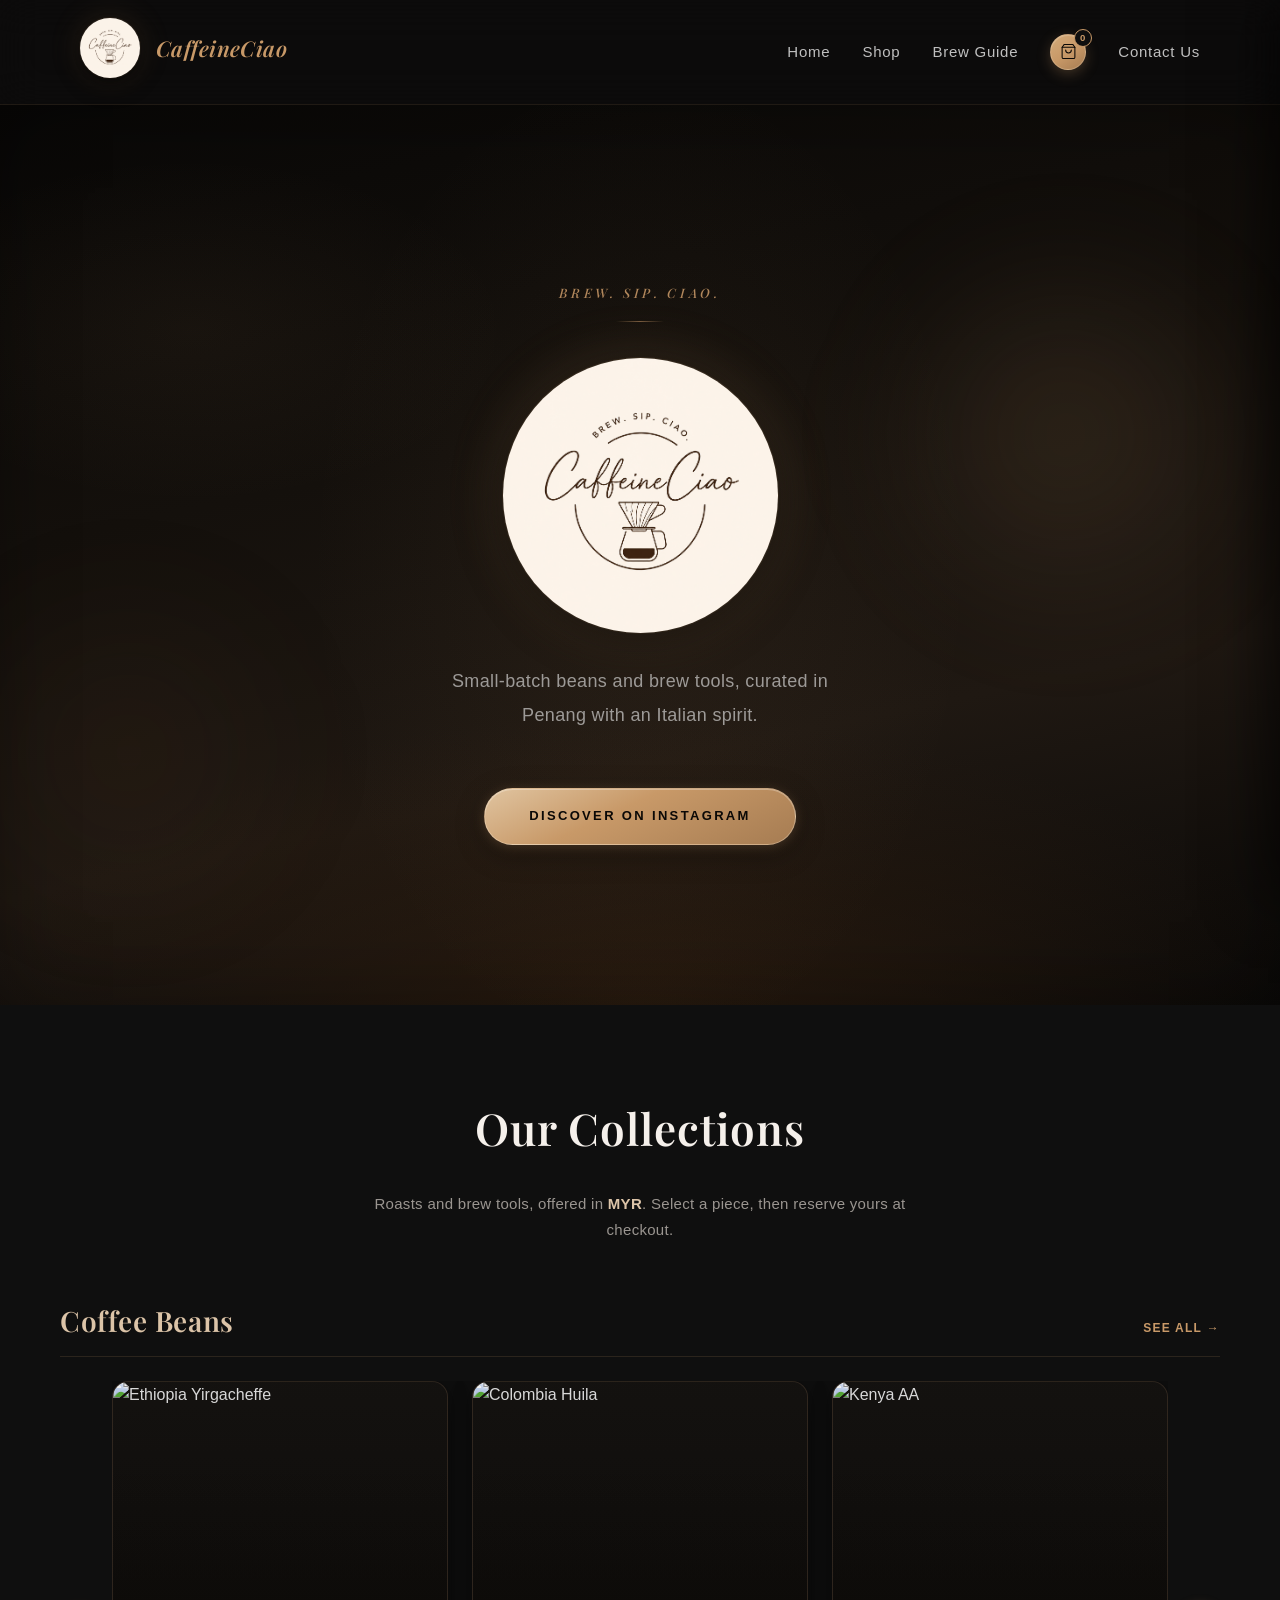
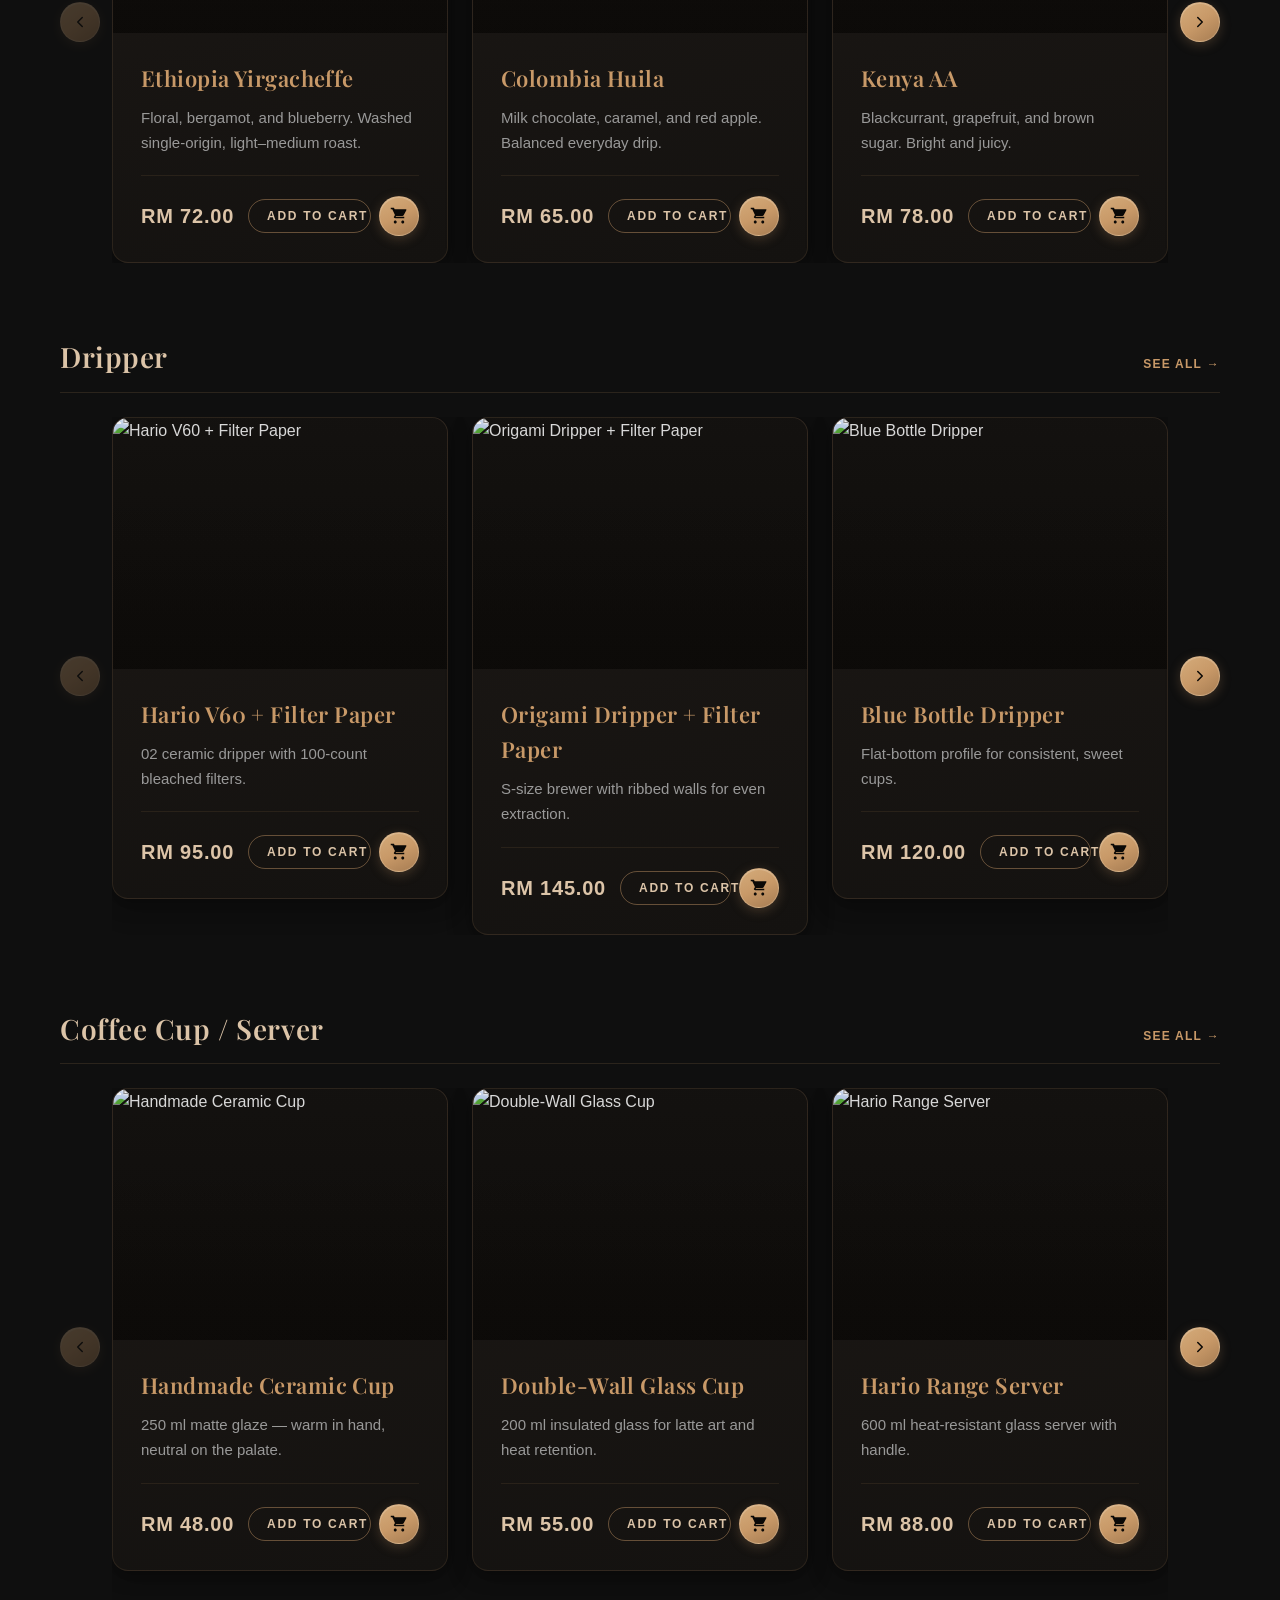
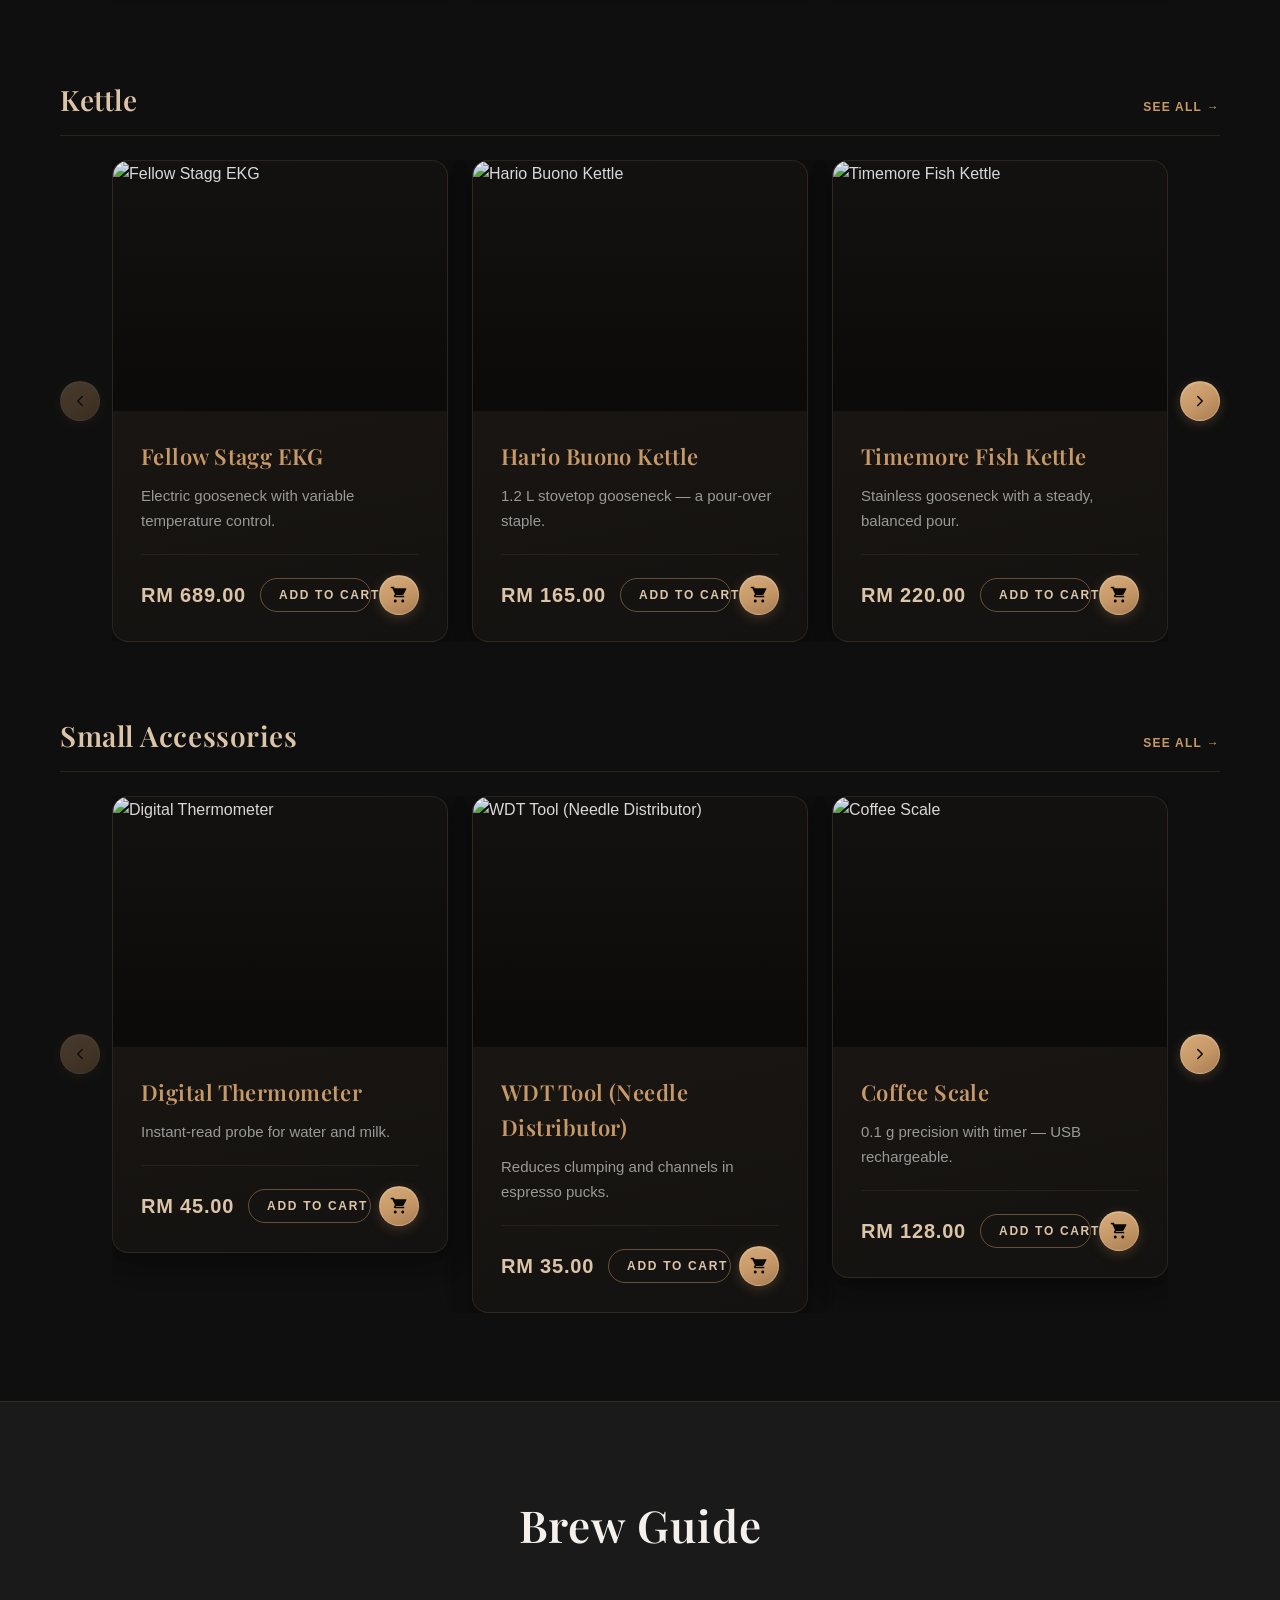
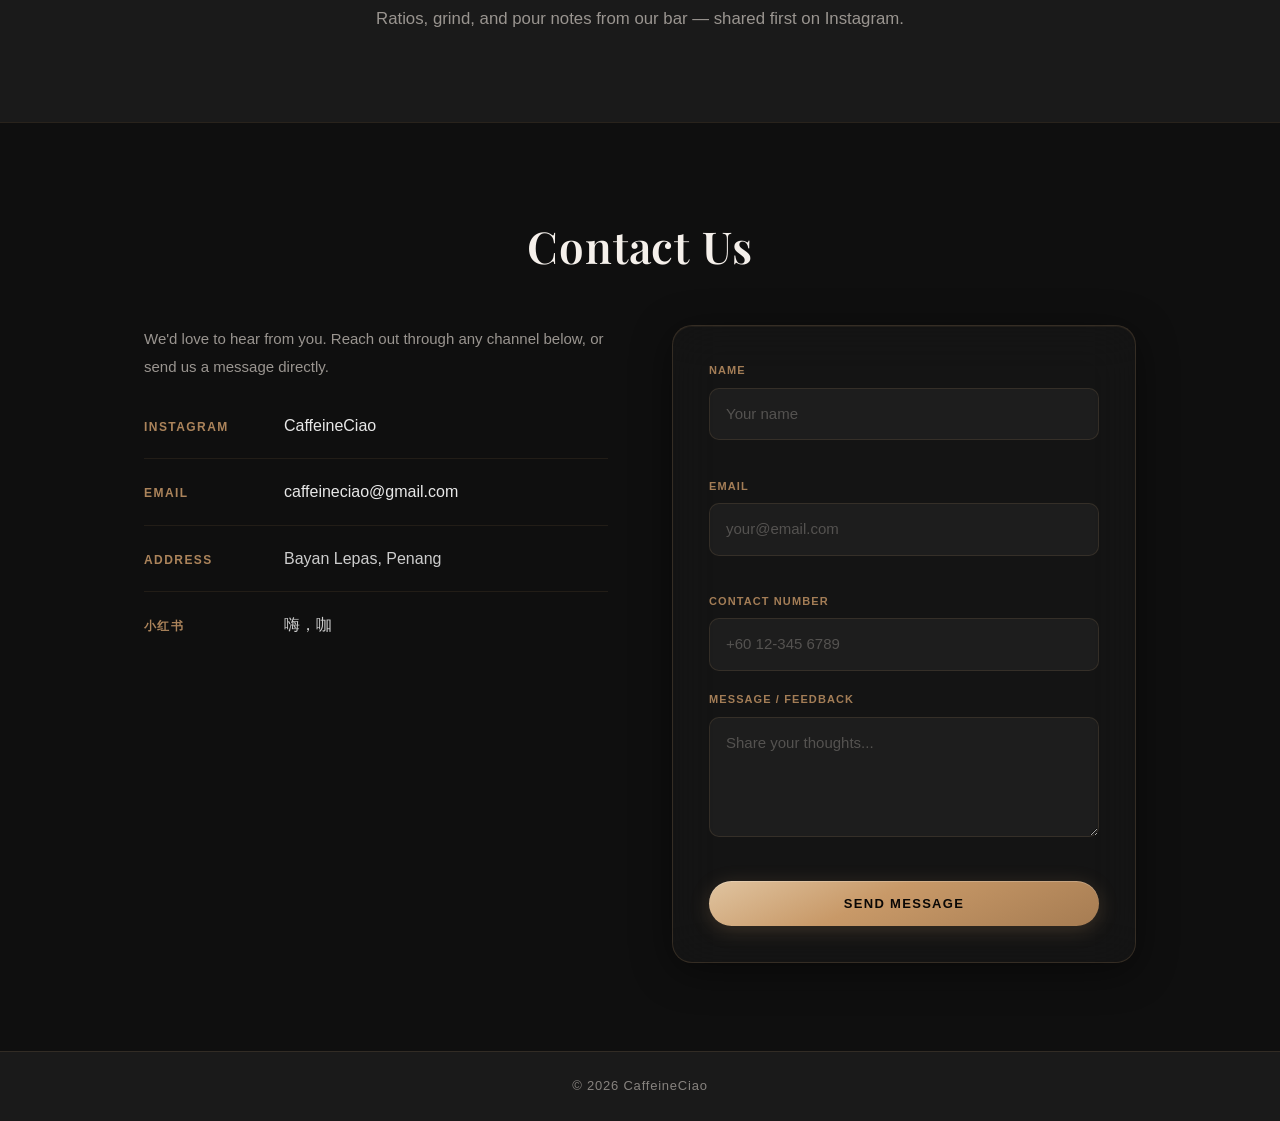
==== index.html @ 93edb947 "convert shop section to per-category horizontal carousel Each category shows 3 items per row (2 on t" ====
<!DOCTYPE html>
<html lang="en">
<head>
    <meta charset="UTF-8">
    <meta name="viewport" content="width=device-width, initial-scale=1.0">
    <title>CaffeineCiao | Specialty Coffee</title>
    <link rel="preconnect" href="https://fonts.googleapis.com">
    <link rel="preconnect" href="https://fonts.gstatic.com" crossorigin>
    <link href="https://fonts.googleapis.com/css2?family=Playfair+Display:ital,wght@0,500;0,600;1,500&display=swap" rel="stylesheet">
    <link rel="stylesheet" href="style.css">
</head>
<body>
    <!-- Navigation -->
    <nav class="navbar">
        <div class="container">
            <div class="nav-brand-dropdown" id="nav-brand-dropdown">
                <div class="nav-brand-area">
                    <a href="#home" class="brand-logo-link" aria-label="CaffeineCiao home">
                        <img class="brand-logo" src="logo.png" alt="">
                    </a>
                    <span class="nav-brand-name">CaffeineCiao</span>
                    <button type="button" class="brand-menu-cue" aria-label="Open menu" aria-expanded="false" aria-controls="brand-menu">
                        <svg viewBox="0 0 12 12" aria-hidden="true"><path d="M2 4l4 4 4-4" fill="none" stroke="currentColor" stroke-width="1.5" stroke-linecap="round"/></svg>
                    </button>
                </div>
                <div class="brand-dropdown" id="brand-menu" role="menu" aria-label="Brand menu">
                    <ul class="brand-dropdown-list">
                        <li><a href="#about" role="menuitem" class="brand-dropdown-link">About</a></li>
                        <li><a href="#shop" role="menuitem" class="brand-dropdown-link">Shop</a></li>
                        <li><a href="#brew-guide" role="menuitem" class="brand-dropdown-link">Brew Guide</a></li>
                        <li><a href="https://www.instagram.com/caffeineciao" role="menuitem" class="brand-dropdown-link brand-dropdown-link--external" target="_blank" rel="noopener">Instagram</a></li>
                        <li><a href="#contact-us" role="menuitem" class="brand-dropdown-link">Contact Us</a></li>
                    </ul>
                </div>
            </div>
            <ul class="nav-links">
                <li><a href="#home">Home</a></li>
                <li><a href="#shop">Shop</a></li>
                <li><a href="#brew-guide">Brew Guide</a></li>
                <li>
                    <button type="button" class="nav-cart-btn" id="nav-cart-btn" aria-label="Open cart">
                        <svg class="nav-cart-icon-svg" viewBox="0 0 24 24" fill="none" aria-hidden="true">
                            <path d="M6 2L3 6v14a2 2 0 002 2h14a2 2 0 002-2V6l-3-4z" stroke="currentColor" stroke-width="1.5" stroke-linecap="round" stroke-linejoin="round"/>
                            <line x1="3" y1="6" x2="21" y2="6" stroke="currentColor" stroke-width="1.5" stroke-linecap="round"/>
                            <path d="M16 10a4 4 0 01-8 0" stroke="currentColor" stroke-width="1.5" stroke-linecap="round" stroke-linejoin="round"/>
                        </svg>
                        <span class="nav-cart-badge" id="nav-cart-badge" aria-live="polite">0</span>
                    </button>
                </li>
                <li><a href="#contact-us">Contact Us</a></li>
            </ul>
        </div>
    </nav>

    <!-- Hero Section -->
    <section id="home" class="hero">
        <div id="about" class="hero-about-anchor" aria-hidden="true"></div>
        <div class="hero-content">
            <p class="hero-tagline">Brew. Sip. Ciao.</p>
            <div class="hero-logo-wrap" aria-label="CaffeineCiao">
                <img class="hero-logo" src="logo.png" alt="CaffeineCiao">
            </div>
            <p>Small-batch beans and brew tools, curated in Penang with an Italian spirit.</p>
            <a class="cta-button" href="https://www.instagram.com/caffeineciao" target="_blank" rel="noopener">Discover on Instagram</a>
        </div>
    </section>

    <!-- Our Collections -->
    <section id="shop" class="products">
        <div class="container">
            <h2 class="section-title">Our Collections</h2>
            <p class="collections-intro">Roasts and brew tools, offered in <strong>MYR</strong>. Select a piece, then reserve yours at checkout.</p>

            <div class="collection-category" id="coffee-beans">
                <div class="category-header">
                    <h3 class="category-title">Coffee Beans</h3>
                    <button type="button" class="category-see-all">See All</button>
                </div>
                <div class="category-slider-wrap">
                    <button type="button" class="slider-btn slider-btn--prev" aria-label="Previous" disabled>
                        <svg viewBox="0 0 24 24" fill="none" aria-hidden="true" width="18" height="18"><path d="M15 18l-6-6 6-6" stroke="currentColor" stroke-width="2" stroke-linecap="round" stroke-linejoin="round"/></svg>
                    </button>
                    <div class="products-grid" data-category="coffee-beans"></div>
                    <button type="button" class="slider-btn slider-btn--next" aria-label="Next">
                        <svg viewBox="0 0 24 24" fill="none" aria-hidden="true" width="18" height="18"><path d="M9 18l6-6-6-6" stroke="currentColor" stroke-width="2" stroke-linecap="round" stroke-linejoin="round"/></svg>
                    </button>
                </div>
            </div>

            <div class="collection-category" id="brew-gear">
                <div class="category-header">
                    <h3 class="category-title">Dripper</h3>
                    <button type="button" class="category-see-all">See All</button>
                </div>
                <div class="category-slider-wrap">
                    <button type="button" class="slider-btn slider-btn--prev" aria-label="Previous" disabled>
                        <svg viewBox="0 0 24 24" fill="none" aria-hidden="true" width="18" height="18"><path d="M15 18l-6-6 6-6" stroke="currentColor" stroke-width="2" stroke-linecap="round" stroke-linejoin="round"/></svg>
                    </button>
                    <div class="products-grid" data-category="drippers"></div>
                    <button type="button" class="slider-btn slider-btn--next" aria-label="Next">
                        <svg viewBox="0 0 24 24" fill="none" aria-hidden="true" width="18" height="18"><path d="M9 18l6-6-6-6" stroke="currentColor" stroke-width="2" stroke-linecap="round" stroke-linejoin="round"/></svg>
                    </button>
                </div>
            </div>

            <div class="collection-category" id="cups-servers">
                <div class="category-header">
                    <h3 class="category-title">Coffee Cup / Server</h3>
                    <button type="button" class="category-see-all">See All</button>
                </div>
                <div class="category-slider-wrap">
                    <button type="button" class="slider-btn slider-btn--prev" aria-label="Previous" disabled>
                        <svg viewBox="0 0 24 24" fill="none" aria-hidden="true" width="18" height="18"><path d="M15 18l-6-6 6-6" stroke="currentColor" stroke-width="2" stroke-linecap="round" stroke-linejoin="round"/></svg>
                    </button>
                    <div class="products-grid" data-category="cups-servers"></div>
                    <button type="button" class="slider-btn slider-btn--next" aria-label="Next">
                        <svg viewBox="0 0 24 24" fill="none" aria-hidden="true" width="18" height="18"><path d="M9 18l6-6-6-6" stroke="currentColor" stroke-width="2" stroke-linecap="round" stroke-linejoin="round"/></svg>
                    </button>
                </div>
            </div>

            <div class="collection-category" id="kettles">
                <div class="category-header">
                    <h3 class="category-title">Kettle</h3>
                    <button type="button" class="category-see-all">See All</button>
                </div>
                <div class="category-slider-wrap">
                    <button type="button" class="slider-btn slider-btn--prev" aria-label="Previous" disabled>
                        <svg viewBox="0 0 24 24" fill="none" aria-hidden="true" width="18" height="18"><path d="M15 18l-6-6 6-6" stroke="currentColor" stroke-width="2" stroke-linecap="round" stroke-linejoin="round"/></svg>
                    </button>
                    <div class="products-grid" data-category="kettles"></div>
                    <button type="button" class="slider-btn slider-btn--next" aria-label="Next">
                        <svg viewBox="0 0 24 24" fill="none" aria-hidden="true" width="18" height="18"><path d="M9 18l6-6-6-6" stroke="currentColor" stroke-width="2" stroke-linecap="round" stroke-linejoin="round"/></svg>
                    </button>
                </div>
            </div>

            <div class="collection-category" id="accessories">
                <div class="category-header">
                    <h3 class="category-title">Small Accessories</h3>
                    <button type="button" class="category-see-all">See All</button>
                </div>
                <div class="category-slider-wrap">
                    <button type="button" class="slider-btn slider-btn--prev" aria-label="Previous" disabled>
                        <svg viewBox="0 0 24 24" fill="none" aria-hidden="true" width="18" height="18"><path d="M15 18l-6-6 6-6" stroke="currentColor" stroke-width="2" stroke-linecap="round" stroke-linejoin="round"/></svg>
                    </button>
                    <div class="products-grid" data-category="accessories"></div>
                    <button type="button" class="slider-btn slider-btn--next" aria-label="Next">
                        <svg viewBox="0 0 24 24" fill="none" aria-hidden="true" width="18" height="18"><path d="M9 18l6-6-6-6" stroke="currentColor" stroke-width="2" stroke-linecap="round" stroke-linejoin="round"/></svg>
                    </button>
                </div>
            </div>
        </div>
    </section>

    <!-- Brew Guide Section -->
    <section id="brew-guide" class="brew-guide">
        <div class="container">
            <h2 class="section-title">Brew Guide</h2>
            <p class="brew-guide-lead">Ratios, grind, and pour notes from our bar — shared first on Instagram.</p>
        </div>
    </section>

    <!-- Contact Us -->
    <section id="contact-us" class="contact-section">
        <div class="container">
            <h2 class="section-title">Contact Us</h2>
            <div class="contact-layout">

                <!-- Contact info -->
                <div class="contact-info-panel">
                    <p class="contact-info-lead">We'd love to hear from you. Reach out through any channel below, or send us a message directly.</p>
                    <ul class="contact-list">
                        <li class="contact-item">
                            <span class="contact-label">Instagram</span>
                            <a href="https://www.instagram.com/caffeineciao" target="_blank" rel="noopener">CaffeineCiao</a>
                        </li>
                        <li class="contact-item">
                            <span class="contact-label">Email</span>
                            <a href="mailto:caffeineciao@gmail.com">caffeineciao@gmail.com</a>
                        </li>
                        <li class="contact-item">
                            <span class="contact-label">Address</span>
                            <span class="contact-value">Bayan Lepas, Penang</span>
                        </li>
                        <li class="contact-item">
                            <span class="contact-label">小红书</span>
                            <span class="contact-value">嗨，咖</span>
                        </li>
                    </ul>
                </div>

                <!-- Contact form -->
                <div class="contact-form-panel">
                    <form class="contact-form" id="contact-form" novalidate>
                        <div class="form-group">
                            <label class="form-label" for="cf-name">Name</label>
                            <input class="form-input" type="text" id="cf-name" name="name" placeholder="Your name" autocomplete="name" required>
                            <span class="form-error" id="cf-name-error" aria-live="polite"></span>
                        </div>
                        <div class="form-group">
                            <label class="form-label" for="cf-email">Email</label>
                            <input class="form-input" type="email" id="cf-email" name="email" placeholder="your@email.com" autocomplete="email" required>
                            <span class="form-error" id="cf-email-error" aria-live="polite"></span>
                        </div>
                        <div class="form-group">
                            <label class="form-label" for="cf-phone">Contact Number</label>
                            <input class="form-input" type="tel" id="cf-phone" name="phone" placeholder="+60 12-345 6789" autocomplete="tel">
                        </div>
                        <div class="form-group">
                            <label class="form-label" for="cf-message">Message / Feedback</label>
                            <textarea class="form-input form-textarea" id="cf-message" name="message" placeholder="Share your thoughts..." rows="4" required></textarea>
                            <span class="form-error" id="cf-message-error" aria-live="polite"></span>
                        </div>
                        <button type="submit" class="form-submit-btn" id="cf-submit">
                            <span class="form-submit-text">Send Message</span>
                            <span class="form-submit-loader" aria-hidden="true"></span>
                        </button>
                    </form>

                    <!-- Success state -->
                    <div class="contact-success" id="contact-success" hidden>
                        <div class="contact-success-icon">
                            <svg viewBox="0 0 24 24" fill="none" aria-hidden="true">
                                <circle cx="12" cy="12" r="11" stroke="currentColor" stroke-width="1.5"/>
                                <path d="M7 12.5l3.5 3.5 6.5-7" stroke="currentColor" stroke-width="1.75" stroke-linecap="round" stroke-linejoin="round"/>
                            </svg>
                        </div>
                        <h3 class="contact-success-title">Message Sent</h3>
                        <p class="contact-success-text">Thank you for reaching out. We'll get back to you shortly — over a cup of coffee.</p>
                        <button type="button" class="contact-success-reset" id="cf-reset">Send another message</button>
                    </div>
                </div>

            </div>
        </div>
    </section>

    <!-- Add to Cart Modal -->
    <div class="cart-modal" id="cart-modal" hidden aria-hidden="true">
        <div class="cart-modal-backdrop" data-cart-modal-close></div>
        <div class="cart-modal-dialog" role="dialog" aria-modal="true" aria-labelledby="cart-modal-title">
            <button type="button" class="cart-modal-close" data-cart-modal-close aria-label="Close">&times;</button>
            <div class="cart-modal-image-wrap">
                <img class="cart-modal-image" id="cart-modal-image" src="" alt="">
            </div>
            <h3 class="cart-modal-title" id="cart-modal-title"></h3>
            <p class="cart-modal-price" id="cart-modal-price"></p>
            <div class="cart-modal-qty">
                <span class="cart-modal-qty-label">Quantity</span>
                <div class="qty-controls">
                    <button type="button" class="qty-btn" id="cart-modal-minus" aria-label="Decrease quantity">&minus;</button>
                    <span class="qty-value" id="cart-modal-qty" aria-live="polite">1</span>
                    <button type="button" class="qty-btn" id="cart-modal-plus" aria-label="Increase quantity">+</button>
                </div>
            </div>
            <div class="cart-modal-actions">
                <button type="button" class="cart-modal-buynow" id="cart-modal-buynow">Buy Now</button>
                <button type="button" class="cart-modal-confirm" id="cart-modal-confirm">Add to Cart</button>
                <button type="button" class="cart-modal-cancel" data-cart-modal-close>Continue Shopping</button>
            </div>
        </div>
    </div>

    <div class="cart-toast" id="cart-toast" role="status" aria-live="polite" hidden></div>

    <!-- Footer -->
    <footer class="footer">
        <div class="container">
            <p>&copy; 2026 CaffeineCiao</p>
        </div>
    </footer>

    <!-- Mini Cart Drawer -->
    <div class="mini-cart-overlay" id="mini-cart-overlay" hidden></div>
    <aside class="mini-cart" id="mini-cart" role="dialog" aria-modal="true" aria-label="Shopping cart" hidden>
        <div class="mini-cart-header">
            <h2 class="mini-cart-title">Your Cart</h2>
            <button type="button" class="mini-cart-close" id="mini-cart-close" aria-label="Close cart">
                <svg viewBox="0 0 24 24" fill="none" aria-hidden="true" width="16" height="16">
                    <path d="M18 6L6 18M6 6l12 12" stroke="currentColor" stroke-width="1.75" stroke-linecap="round"/>
                </svg>
            </button>
        </div>
        <div class="mini-cart-body" id="mini-cart-body"></div>
        <div class="mini-cart-footer" id="mini-cart-footer" hidden>
            <div class="mini-cart-subtotal-row">
                <span class="mini-cart-subtotal-label">Subtotal</span>
                <span class="mini-cart-subtotal-value" id="mini-cart-subtotal">RM 0.00</span>
            </div>
            <a href="checkout.html" class="mini-cart-checkout-btn">Proceed to Checkout</a>
        </div>
    </aside>

    <script src="nav-dropdown.js"></script>
    <script src="cart.js"></script>
    <script src="products.js"></script>
    <script src="contact.js"></script>
    <script>
        const navbar = document.querySelector('.navbar');
        window.addEventListener('scroll', () => {
            navbar.classList.toggle('is-scrolled', window.scrollY > 48);
        }, { passive: true });
    </script>
</body>
</html>
---- style.css ----
/* Reset and Base Styles */
* {
    margin: 0;
    padding: 0;
    box-sizing: border-box;
}

:root {
    --primary-dark: #0f0f0f;
    --secondary-dark: #1a1a1a;
    --accent: #c89968;
    --accent-soft: #dcc4a8;
    --text-light: #e8e8e8;
    --text-muted: #9a9590;
    --border-color: #2a2a2a;
    --border-gold: rgba(200, 153, 104, 0.14);
    --section-pad: clamp(4rem, 10vw, 5.5rem);
    --ease-out: cubic-bezier(0.22, 1, 0.36, 1);
    --product-ratio: 4 / 3;
}

html {
    scroll-behavior: smooth;
}

body {
    font-family: 'Segoe UI', Tahoma, Geneva, Verdana, sans-serif;
    background-color: var(--primary-dark);
    color: var(--text-light);
    line-height: 1.6;
    overflow-x: hidden;
}

.container {
    max-width: 1200px;
    margin: 0 auto;
    padding: 0 20px;
}

/* Navigation Bar */
.navbar {
    position: sticky;
    top: 0;
    z-index: 100;
    padding: 1.125rem 0;
    background: rgba(8, 7, 6, 0.38);
    border-bottom: 1px solid rgba(200, 153, 104, 0.1);
    backdrop-filter: blur(20px) saturate(1.15);
    -webkit-backdrop-filter: blur(20px) saturate(1.15);
    transition:
        background 0.4s var(--ease-out),
        border-color 0.4s var(--ease-out),
        box-shadow 0.4s var(--ease-out);
}

.navbar.is-scrolled {
    background: rgba(8, 7, 6, 0.78);
    border-bottom-color: rgba(200, 153, 104, 0.18);
    box-shadow: 0 8px 32px rgba(0, 0, 0, 0.25);
}

.navbar .container {
    display: flex;
    justify-content: space-between;
    align-items: center;
    gap: 2rem;
    padding-left: clamp(1.5rem, 4vw, 2.5rem);
    padding-right: clamp(1.5rem, 4vw, 2.5rem);
    min-height: 3.25rem;
}

.nav-brand-dropdown {
    position: relative;
    flex-shrink: 0;
}

.nav-brand-area {
    display: inline-flex;
    align-items: center;
    gap: 1rem;
}

.brand-logo-link {
    display: inline-flex;
    flex-shrink: 0;
    border-radius: 50%;
    line-height: 0;
    transition: transform 0.45s var(--ease-out), filter 0.45s var(--ease-out);
}

.brand-logo-link:hover {
    transform: translateY(-1px);
    filter: drop-shadow(0 0 14px rgba(200, 153, 104, 0.45));
}

.brand-logo-link:focus-visible {
    outline: 2px solid rgba(200, 153, 104, 0.5);
    outline-offset: 3px;
}

.nav-brand-name {
    font-family: 'Playfair Display', serif;
    font-size: 1.35rem;
    font-weight: 600;
    font-style: italic;
    letter-spacing: 0.02em;
    color: var(--accent);
    white-space: nowrap;
    transition:
        color 0.4s var(--ease-out),
        filter 0.4s var(--ease-out);
}

.brand-menu-cue {
    display: none;
    align-items: center;
    justify-content: center;
    width: 1.75rem;
    height: 1.75rem;
    padding: 0;
    border: none;
    border-radius: 50%;
    background: rgba(200, 153, 104, 0.1);
    color: var(--accent-soft);
    cursor: pointer;
    transition:
        background-color 0.35s var(--ease-out),
        color 0.35s var(--ease-out);
}

.brand-menu-cue svg {
    width: 0.75rem;
    height: 0.75rem;
    transition: transform 0.35s var(--ease-out);
}

@media (hover: hover) and (pointer: fine) {
    .brand-menu-cue {
        display: none !important;
    }
}

.brand-menu-cue:hover {
    background: rgba(200, 153, 104, 0.18);
}

.nav-brand-dropdown.is-open .brand-menu-cue svg {
    transform: rotate(180deg);
}

.nav-brand-dropdown:hover .nav-brand-name,
.nav-brand-dropdown.is-open .nav-brand-name {
    color: var(--accent-soft);
    filter: drop-shadow(0 0 10px rgba(200, 153, 104, 0.25));
}

.brand-dropdown {
    position: absolute;
    top: 100%;
    left: 0;
    z-index: 200;
    min-width: 12.5rem;
    padding: 0.375rem;
    padding-top: 0.625rem;
    border-radius: 12px;
    background: rgba(12, 10, 8, 0.88);
    border: 1px solid rgba(200, 153, 104, 0.2);
    backdrop-filter: blur(24px) saturate(1.2);
    -webkit-backdrop-filter: blur(24px) saturate(1.2);
    box-shadow:
        0 1px 0 rgba(255, 255, 255, 0.06) inset,
        0 12px 36px rgba(0, 0, 0, 0.48),
        0 0 40px rgba(200, 153, 104, 0.14);
    opacity: 0;
    visibility: hidden;
    transform: translateY(-6px);
    transition:
        opacity 0.32s var(--ease-out),
        transform 0.32s var(--ease-out),
        visibility 0.32s;
    pointer-events: none;
}

.brand-dropdown::before {
    content: '';
    position: absolute;
    left: 0;
    right: 0;
    top: 0;
    height: 0.625rem;
    transform: translateY(-100%);
}

.nav-brand-dropdown:hover .brand-dropdown,
.nav-brand-dropdown.is-open .brand-dropdown,
.nav-brand-dropdown:focus-within .brand-dropdown {
    opacity: 1;
    visibility: visible;
    transform: translateY(0);
    pointer-events: auto;
}

.brand-dropdown-list {
    list-style: none;
}

.brand-dropdown-link {
    display: block;
    padding: 0.625rem 0.875rem;
    border-radius: 8px;
    color: rgba(232, 232, 232, 0.9);
    text-decoration: none;
    font-size: 0.875rem;
    font-weight: 500;
    letter-spacing: 0.04em;
    transition:
        background-color 0.25s ease,
        color 0.25s ease;
}

.brand-dropdown-link:hover,
.brand-dropdown-link:focus-visible {
    background: rgba(200, 153, 104, 0.12);
    color: #dcc4a8;
    outline: none;
}

.brand-dropdown-link--external::after {
    content: ' ↗';
    font-size: 0.75em;
    opacity: 0.65;
}

.hero-about-anchor {
    position: absolute;
    top: 0;
    left: 0;
    width: 1px;
    height: 1px;
    pointer-events: none;
}

.brand-logo {
    width: 60px;
    height: 60px;
    object-fit: cover;
    border-radius: 50%;
    border: none;
    box-shadow:
        0 1px 0 rgba(255, 255, 255, 0.1) inset,
        0 2px 6px rgba(0, 0, 0, 0.45),
        0 8px 22px rgba(0, 0, 0, 0.4),
        0 0 0 1px rgba(200, 153, 104, 0.12),
        0 0 32px rgba(200, 153, 104, 0.18);
    transition:
        transform 0.45s var(--ease-out),
        box-shadow 0.45s var(--ease-out);
}

.brand-logo-link:hover .brand-logo {
    transform: scale(1.04);
    box-shadow:
        0 1px 0 rgba(255, 255, 255, 0.14) inset,
        0 4px 10px rgba(0, 0, 0, 0.5),
        0 10px 28px rgba(0, 0, 0, 0.45),
        0 0 0 1px rgba(200, 153, 104, 0.22),
        0 0 44px rgba(200, 153, 104, 0.32);
}

.nav-brand-dropdown:hover .brand-logo {
    box-shadow:
        0 1px 0 rgba(255, 255, 255, 0.12) inset,
        0 3px 8px rgba(0, 0, 0, 0.48),
        0 8px 24px rgba(0, 0, 0, 0.42),
        0 0 0 1px rgba(200, 153, 104, 0.18),
        0 0 38px rgba(200, 153, 104, 0.26);
}

.nav-links {
    display: flex;
    align-items: center;
    list-style: none;
    gap: clamp(1rem, 2.5vw, 2rem);
}

.nav-links a:not(.nav-instagram-icon) {
    position: relative;
    color: rgba(232, 232, 232, 0.82);
    text-decoration: none;
    font-size: 0.9375rem;
    font-weight: 500;
    letter-spacing: 0.05em;
    transition:
        color 0.4s var(--ease-out),
        opacity 0.4s var(--ease-out);
}

.nav-links a:not(.nav-instagram-icon)::after {
    content: '';
    position: absolute;
    left: 0;
    bottom: -4px;
    width: 100%;
    height: 1px;
    background: var(--accent);
    transform: scaleX(0);
    transform-origin: left;
    transition: transform 0.4s var(--ease-out);
    opacity: 0.7;
}

.nav-links a:not(.nav-instagram-icon):hover {
    color: var(--accent-soft);
}

.nav-links a:not(.nav-instagram-icon):hover::after {
    transform: scaleX(1);
}

.nav-instagram-icon {
    display: inline-flex;
    align-items: center;
    justify-content: center;
    width: 2.25rem;
    height: 2.25rem;
    border-radius: 50%;
    background: linear-gradient(145deg, #d4ab7a 0%, #c89968 50%, #a67c52 100%);
    color: #0a0806;
    text-decoration: none;
    border: 1px solid rgba(255, 235, 210, 0.22);
    box-shadow:
        0 1px 0 rgba(255, 255, 255, 0.18) inset,
        0 4px 14px rgba(200, 153, 104, 0.28);
    transition:
        transform 0.4s var(--ease-out),
        box-shadow 0.4s var(--ease-out),
        filter 0.4s var(--ease-out);
}

.nav-instagram-icon-svg {
    width: 1.125rem;
    height: 1.125rem;
    fill: currentColor;
}

.nav-instagram-icon:hover {
    transform: translateY(-2px);
    filter: brightness(1.06) drop-shadow(0 0 12px rgba(200, 153, 104, 0.45));
    box-shadow:
        0 1px 0 rgba(255, 255, 255, 0.22) inset,
        0 6px 22px rgba(200, 153, 104, 0.42);
}

/* Nav Cart Button */
.nav-cart-btn {
    position: relative;
    display: inline-flex;
    align-items: center;
    justify-content: center;
    width: 2.25rem;
    height: 2.25rem;
    border-radius: 50%;
    background: linear-gradient(145deg, #d4ab7a 0%, #c89968 50%, #a67c52 100%);
    color: #0a0806;
    border: 1px solid rgba(255, 235, 210, 0.22);
    cursor: pointer;
    box-shadow:
        0 1px 0 rgba(255, 255, 255, 0.18) inset,
        0 4px 14px rgba(200, 153, 104, 0.28);
    transition:
        transform 0.4s var(--ease-out),
        box-shadow 0.4s var(--ease-out),
        filter 0.4s var(--ease-out);
}

.nav-cart-icon-svg {
    width: 1.0625rem;
    height: 1.0625rem;
    stroke: currentColor;
    fill: none;
    flex-shrink: 0;
}

.nav-cart-btn:hover {
    transform: translateY(-2px);
    filter: brightness(1.06) drop-shadow(0 0 12px rgba(200, 153, 104, 0.45));
    box-shadow:
        0 1px 0 rgba(255, 255, 255, 0.22) inset,
        0 6px 22px rgba(200, 153, 104, 0.42);
}

.nav-cart-badge {
    position: absolute;
    top: -0.375rem;
    right: -0.4rem;
    min-width: 1.125rem;
    height: 1.125rem;
    padding: 0 0.2rem;
    border-radius: 99px;
    background: var(--primary-dark);
    border: 1.5px solid var(--accent);
    color: var(--accent);
    font-size: 0.6rem;
    font-weight: 700;
    line-height: 1;
    display: flex;
    align-items: center;
    justify-content: center;
    pointer-events: none;
    letter-spacing: 0;
}

.nav-cart-badge.bump {
    animation: badgeBump 0.38s var(--ease-out);
}

@keyframes badgeBump {
    0%, 100% { transform: scale(1); }
    40%       { transform: scale(1.45); }
}

/* Brew Guide Section */
.brew-guide {
    padding: var(--section-pad) 0;
    background-color: var(--secondary-dark);
    border-top: 1px solid var(--border-gold);
}

.brew-guide-lead {
    max-width: 36rem;
    margin: 0 auto;
    text-align: center;
    color: var(--text-muted);
    font-size: 1.05rem;
    line-height: 1.75;
}

/* Hero Section */
.hero {
    position: relative;
    min-height: 100vh;
    display: flex;
    align-items: center;
    justify-content: center;
    padding: clamp(5.5rem, 13vh, 7.5rem) 1.5rem clamp(4.5rem, 11vh, 6.5rem);
    background:
        radial-gradient(ellipse 90% 55% at 50% 100%, rgba(45, 28, 14, 0.75) 0%, transparent 58%),
        radial-gradient(ellipse 45% 35% at 15% 25%, rgba(200, 153, 104, 0.05) 0%, transparent 55%),
        linear-gradient(168deg, #080706 0%, #14100c 38%, #1f1812 68%, #0a0908 100%);
    overflow: hidden;
    box-shadow: inset 0 0 80px rgba(0, 0, 0, 0.3);
}

.hero::before {
    content: '';
    position: absolute;
    width: min(48vw, 480px);
    height: min(48vw, 480px);
    background: radial-gradient(circle, rgba(200, 153, 104, 0.14) 0%, transparent 62%);
    border-radius: 50%;
    top: 10%;
    right: -2%;
    filter: blur(52px);
    pointer-events: none;
    animation: heroGlowPulse 9s ease-in-out infinite alternate;
}

.hero::after {
    content: '';
    position: absolute;
    width: min(38vw, 360px);
    height: min(38vw, 360px);
    background: radial-gradient(circle, rgba(107, 68, 35, 0.12) 0%, transparent 68%);
    border-radius: 50%;
    bottom: 8%;
    left: -4%;
    filter: blur(60px);
    pointer-events: none;
    animation: heroGlowPulse 11s ease-in-out infinite alternate-reverse;
}

.hero-content {
    position: relative;
    text-align: center;
    z-index: 2;
    max-width: 44rem;
    padding: 0 clamp(1rem, 4vw, 2rem);
    animation: fadeInUp 1.1s cubic-bezier(0.22, 1, 0.36, 1);
    display: flex;
    flex-direction: column;
    align-items: center;
}

.hero-content::before {
    content: '';
    position: absolute;
    inset: -40% -20%;
    background: radial-gradient(ellipse at center, rgba(200, 153, 104, 0.06) 0%, transparent 70%);
    pointer-events: none;
    z-index: -1;
}

.hero-tagline {
    font-family: 'Playfair Display', serif;
    font-size: clamp(0.6875rem, 1.6vw, 0.8125rem);
    font-weight: 500;
    font-style: italic;
    color: rgba(200, 153, 104, 0.88);
    letter-spacing: 0.28em;
    text-transform: uppercase;
    margin-bottom: clamp(1.75rem, 4.5vw, 2.25rem);
}

.hero-tagline::after {
    content: '';
    display: block;
    width: 3rem;
    height: 1px;
    margin: clamp(0.875rem, 2.5vw, 1.125rem) auto 0;
    background: linear-gradient(90deg, transparent, rgba(200, 153, 104, 0.55), transparent);
}

.hero h1 {
    font-family: 'Playfair Display', serif;
    font-size: clamp(2.875rem, 9.5vw, 5rem);
    font-weight: 600;
    line-height: 1.06;
    margin-bottom: clamp(1.5rem, 4vw, 2rem);
    color: #f7f2ec;
    letter-spacing: 0.01em;
    text-shadow:
        0 1px 0 rgba(255, 255, 255, 0.03),
        0 6px 40px rgba(200, 153, 104, 0.12);
}

.hero-logo-wrap {
    margin-bottom: clamp(1.5rem, 4vw, 2rem);
}

.hero-logo {
    width: clamp(212px, 27.5vw, 275px);
    height: clamp(212px, 27.5vw, 275px);
    border-radius: 50%;
    object-fit: cover;
    display: block;
    margin: 0 auto;
    box-shadow:
        0 8px 40px rgba(0, 0, 0, 0.55),
        0 0 0 1px rgba(200, 153, 104, 0.15),
        0 0 55px rgba(200, 153, 104, 0.22);
    animation: fadeInUp 0.7s var(--ease-out) 0.3s both;
}

.hero-content > p:not(.hero-tagline) {
    font-size: clamp(1rem, 2.2vw, 1.125rem);
    font-weight: 400;
    line-height: 1.85;
    color: rgba(232, 232, 232, 0.62);
    margin-bottom: clamp(2.75rem, 6.5vw, 3.5rem);
    max-width: 26rem;
    letter-spacing: 0.02em;
}

.hero .cta-button {
    display: inline-block;
    position: relative;
    background: linear-gradient(155deg, #e0c4a0 0%, #c89968 42%, #a67c52 100%);
    color: #0a0806;
    padding: 1.0625rem 2.75rem;
    border: 1px solid rgba(255, 240, 220, 0.3);
    border-radius: 50px;
    font-size: 0.8125rem;
    font-weight: 700;
    cursor: pointer;
    transition:
        transform 0.45s var(--ease-out),
        box-shadow 0.45s var(--ease-out),
        filter 0.45s var(--ease-out);
    text-transform: uppercase;
    letter-spacing: 0.18em;
    text-decoration: none;
    box-shadow:
        0 1px 0 rgba(255, 255, 255, 0.28) inset,
        0 2px 12px rgba(200, 153, 104, 0.25),
        0 8px 28px rgba(0, 0, 0, 0.35);
}

.hero .cta-button:hover {
    transform: translateY(-2px);
    filter: brightness(1.04);
    box-shadow:
        0 1px 0 rgba(255, 255, 255, 0.32) inset,
        0 4px 20px rgba(200, 153, 104, 0.38),
        0 14px 36px rgba(0, 0, 0, 0.4);
}

.hero .cta-button:active {
    transform: translateY(-1px);
    box-shadow:
        0 1px 0 rgba(255, 255, 255, 0.15) inset,
        0 4px 16px rgba(200, 153, 104, 0.35);
}

@keyframes heroGlowPulse {
    from {
        opacity: 0.65;
        transform: scale(1);
    }
    to {
        opacity: 0.9;
        transform: scale(1.04);
    }
}

/* Products Section */
.products {
    padding: var(--section-pad) 0;
    background-color: var(--primary-dark);
}

.section-title {
    font-family: 'Playfair Display', serif;
    font-size: clamp(1.875rem, 4.5vw, 2.75rem);
    text-align: center;
    margin-bottom: clamp(2rem, 5vw, 2.75rem);
    font-weight: 600;
    color: #f5f0eb;
    letter-spacing: 0.02em;
}

.collections-intro {
    max-width: 36rem;
    margin: -1rem auto clamp(2.5rem, 6vw, 3.5rem);
    text-align: center;
    color: var(--text-muted);
    font-size: 0.9375rem;
    line-height: 1.75;
    letter-spacing: 0.02em;
}

.collections-intro strong {
    color: #dcc4a8;
    font-weight: 600;
}

.collection-category {
    margin-bottom: clamp(3rem, 8vw, 4.5rem);
    scroll-margin-top: 5rem;
}

.collection-category:last-child {
    margin-bottom: 0;
}

.category-header {
    display: flex;
    align-items: baseline;
    justify-content: space-between;
    gap: 1rem;
    margin-bottom: 1.5rem;
    padding-bottom: 0.75rem;
    border-bottom: 1px solid rgba(200, 153, 104, 0.15);
}

.category-title {
    font-family: 'Playfair Display', serif;
    font-size: clamp(1.375rem, 3vw, 1.75rem);
    font-weight: 600;
    color: #dcc4a8;
    letter-spacing: 0.02em;
    margin-bottom: 0;
    padding-bottom: 0;
    border-bottom: none;
}

.category-see-all {
    flex-shrink: 0;
    background: transparent;
    border: none;
    color: var(--accent);
    font-family: inherit;
    font-size: 0.75rem;
    font-weight: 600;
    letter-spacing: 0.1em;
    text-transform: uppercase;
    cursor: pointer;
    display: inline-flex;
    align-items: center;
    gap: 0.3rem;
    white-space: nowrap;
    transition: color 0.25s ease, gap 0.25s ease;
}

.category-see-all::after {
    content: '→';
    display: inline-block;
    transition: transform 0.3s var(--ease-out);
}

.category-see-all:hover {
    color: var(--accent-soft);
}

.collection-category.is-expanded .category-see-all::after {
    transform: rotate(90deg);
}

/* Slider wrapper */
.category-slider-wrap {
    display: flex;
    align-items: center;
    gap: 0.75rem;
}

/* Slider nav buttons */
.slider-btn {
    flex-shrink: 0;
    width: 2.5rem;
    height: 2.5rem;
    border-radius: 50%;
    background: linear-gradient(145deg, #d4ab7a 0%, #c89968 50%, #a67c52 100%);
    border: 1px solid rgba(255, 235, 210, 0.22);
    color: #0a0806;
    cursor: pointer;
    display: flex;
    align-items: center;
    justify-content: center;
    box-shadow:
        0 1px 0 rgba(255, 255, 255, 0.18) inset,
        0 3px 12px rgba(200, 153, 104, 0.25);
    transition:
        transform 0.3s var(--ease-out),
        box-shadow 0.3s var(--ease-out),
        opacity 0.3s ease;
}

.slider-btn:hover:not(:disabled) {
    transform: translateY(-1px);
    box-shadow:
        0 1px 0 rgba(255, 255, 255, 0.22) inset,
        0 5px 18px rgba(200, 153, 104, 0.38);
}

.slider-btn:disabled {
    opacity: 0.28;
    cursor: not-allowed;
    transform: none;
}

.collection-category.is-expanded .slider-btn {
    display: none;
}

/* Products grid — horizontal carousel (default) */
.products-grid {
    --slider-gap: clamp(1rem, 2.5vw, 1.5rem);
    flex: 1;
    min-width: 0;
    display: flex;
    gap: var(--slider-gap);
    overflow-x: auto;
    scroll-snap-type: x mandatory;
    scroll-behavior: smooth;
    scrollbar-width: none;
    -ms-overflow-style: none;
    align-items: stretch;
}

.products-grid::-webkit-scrollbar {
    display: none;
}

.products-grid .product-card {
    flex: 0 0 calc((100% - 2 * var(--slider-gap)) / 3);
    min-width: 0;
    scroll-snap-align: start;
}

/* Expanded — multi-row grid */
.collection-category.is-expanded .products-grid {
    display: grid;
    grid-template-columns: repeat(auto-fill, minmax(270px, 1fr));
    overflow: visible;
    scroll-snap-type: none;
    gap: clamp(1rem, 2.5vw, 1.5rem);
}

.collection-category.is-expanded .products-grid .product-card {
    flex: none;
}

/* Product Cards */
.product-card {
    background: linear-gradient(168deg, #1c1815 0%, #141210 100%);
    border: 1px solid rgba(200, 153, 104, 0.12);
    border-radius: 16px;
    overflow: hidden;
    display: flex;
    flex-direction: column;
    height: 100%;
    box-shadow:
        0 1px 0 rgba(255, 255, 255, 0.04) inset,
        0 4px 20px rgba(0, 0, 0, 0.32),
        0 10px 28px rgba(0, 0, 0, 0.18);
    transition:
        transform 0.45s cubic-bezier(0.22, 1, 0.36, 1),
        box-shadow 0.45s ease,
        border-color 0.45s ease;
}

@media (hover: hover) and (pointer: fine) {
    .product-card:not(.product-card--soon):hover {
        transform: translateY(-6px);
        border-color: rgba(200, 153, 104, 0.32);
        box-shadow:
            0 1px 0 rgba(255, 255, 255, 0.06) inset,
            0 14px 40px rgba(0, 0, 0, 0.42),
            0 22px 52px rgba(200, 153, 104, 0.14);
    }

    .product-card:not(.product-card--soon):hover .product-image img {
        transform: scale(1.05);
    }

    .product-card:not(.product-card--soon):hover .product-image::after {
        opacity: 1;
    }

    .product-card:not(.product-card--soon):hover .product-info h3 {
        color: #dcc4a8;
    }

    .add-btn:hover {
        background-color: var(--accent);
        color: #0a0806;
        border-color: transparent;
        box-shadow: 0 4px 16px rgba(200, 153, 104, 0.3);
        transform: translateY(-1px);
    }
}

.product-image {
    position: relative;
    width: 100%;
    aspect-ratio: var(--product-ratio);
    overflow: hidden;
    background-color: #141210;
    transform: scale(1);
    transition: transform 0.55s var(--ease-out);
}

.product-image img {
    width: 100%;
    height: 100%;
    object-fit: cover;
    object-position: center;
    display: block;
    transition: transform 0.6s var(--ease-out);
}

.product-image--placeholder {
    background: linear-gradient(145deg, #2a221c 0%, #1a1512 50%, #141210 100%);
}

.product-card--soon {
    opacity: 0.72;
}

.product-card--soon .product-info h3 {
    color: rgba(200, 153, 104, 0.65);
}

.price--soon {
    font-size: 0.9375rem;
    color: var(--text-muted);
    font-weight: 600;
    letter-spacing: 0.12em;
    text-transform: uppercase;
}

.add-btn:disabled {
    opacity: 0.45;
    cursor: not-allowed;
    transform: none;
}

.product-image::before {
    content: '';
    position: absolute;
    inset: 0;
    background: linear-gradient(180deg, rgba(8, 6, 4, 0.05) 0%, rgba(8, 6, 4, 0.45) 100%);
    z-index: 1;
    pointer-events: none;
}

.product-image::after {
    content: '';
    position: absolute;
    inset: 0;
    background: linear-gradient(
        180deg,
        transparent 30%,
        rgba(8, 6, 4, 0.55) 100%
    );
    opacity: 0.65;
    z-index: 2;
    pointer-events: none;
    transition: opacity 0.45s ease;
}

.product-info {
    padding: 1.75rem 1.75rem 1.625rem;
    flex-grow: 1;
    display: flex;
    flex-direction: column;
    gap: 0;
}

.product-info h3 {
    font-family: 'Playfair Display', serif;
    font-size: 1.375rem;
    font-weight: 600;
    margin-bottom: 0.625rem;
    color: var(--accent);
    letter-spacing: 0.02em;
    transition: color 0.35s ease;
}

.product-description {
    color: rgba(160, 160, 160, 0.95);
    font-size: 0.9375rem;
    margin-bottom: 1.25rem;
    flex-grow: 1;
    line-height: 1.65;
}

.product-footer {
    display: flex;
    justify-content: space-between;
    align-items: center;
    gap: 0.875rem;
    flex-wrap: wrap;
    padding-top: 1.25rem;
    margin-top: auto;
    border-top: 1px solid rgba(200, 153, 104, 0.1);
}

.product-actions {
    display: flex;
    align-items: center;
    gap: 0.5rem;
    flex: 1;
    min-width: 0;
    justify-content: flex-end;
}

.product-actions .add-btn {
    flex: 1;
    min-width: 0;
    max-width: 11rem;
}

.checkout-btn {
    display: inline-flex;
    align-items: center;
    justify-content: center;
    flex-shrink: 0;
    width: 2.5rem;
    height: 2.5rem;
    border-radius: 50%;
    background: linear-gradient(155deg, #d4ab7a 0%, #c89968 50%, #a67c52 100%);
    color: #0a0806;
    border: 1px solid rgba(255, 235, 210, 0.22);
    text-decoration: none;
    box-shadow:
        0 1px 0 rgba(255, 255, 255, 0.18) inset,
        0 3px 12px rgba(200, 153, 104, 0.25);
    transition:
        transform 0.4s var(--ease-out),
        box-shadow 0.4s var(--ease-out),
        filter 0.4s var(--ease-out);
}

.checkout-btn-icon {
    width: 1.125rem;
    height: 1.125rem;
    fill: currentColor;
}

.checkout-btn:hover {
    transform: translateY(-1px);
    filter: brightness(1.05);
    box-shadow:
        0 1px 0 rgba(255, 255, 255, 0.22) inset,
        0 5px 16px rgba(200, 153, 104, 0.35);
}

.checkout-btn:active {
    transform: translateY(0) scale(0.97);
}

.price {
    font-size: 1.25rem;
    font-weight: 600;
    color: var(--accent-soft);
    letter-spacing: 0.04em;
}

.add-btn {
    background-color: transparent;
    color: var(--accent-soft);
    border: 1px solid rgba(200, 153, 104, 0.45);
    padding: 0.5625rem 1.125rem;
    border-radius: 50px;
    cursor: pointer;
    font-weight: 600;
    font-size: 0.75rem;
    text-transform: uppercase;
    letter-spacing: 0.14em;
    white-space: nowrap;
    transition:
        background-color 0.4s var(--ease-out),
        color 0.4s var(--ease-out),
        border-color 0.4s var(--ease-out),
        box-shadow 0.4s var(--ease-out),
        transform 0.4s var(--ease-out);
}

.add-btn:active {
    transform: translateY(0) scale(0.98);
}

/* Cart modal */
body.cart-modal-open {
    overflow: hidden;
}

.cart-modal {
    position: fixed;
    inset: 0;
    z-index: 300;
    display: flex;
    align-items: center;
    justify-content: center;
    padding: 1.25rem;
    opacity: 0;
    visibility: hidden;
    transition:
        opacity 0.35s var(--ease-out),
        visibility 0.35s;
}

.cart-modal.is-open {
    opacity: 1;
    visibility: visible;
}

.cart-modal-backdrop {
    position: absolute;
    inset: 0;
    background: rgba(4, 3, 2, 0.72);
    backdrop-filter: blur(6px);
    -webkit-backdrop-filter: blur(6px);
}

.cart-modal-dialog {
    position: relative;
    width: 100%;
    max-width: 22rem;
    padding: 1.5rem;
    border-radius: 16px;
    background: rgba(14, 12, 10, 0.92);
    border: 1px solid rgba(200, 153, 104, 0.2);
    backdrop-filter: blur(24px) saturate(1.15);
    -webkit-backdrop-filter: blur(24px) saturate(1.15);
    box-shadow:
        0 1px 0 rgba(255, 255, 255, 0.05) inset,
        0 20px 56px rgba(0, 0, 0, 0.5),
        0 0 40px rgba(200, 153, 104, 0.1);
    transform: scale(0.94) translateY(12px);
    transition: transform 0.35s var(--ease-out);
    text-align: center;
}

.cart-modal.is-open .cart-modal-dialog {
    transform: scale(1) translateY(0);
}

.cart-modal-close {
    position: absolute;
    top: 0.75rem;
    right: 0.875rem;
    width: 2rem;
    height: 2rem;
    border: none;
    background: transparent;
    color: var(--text-muted);
    font-size: 1.5rem;
    line-height: 1;
    cursor: pointer;
    transition: color 0.3s ease;
}

.cart-modal-close:hover {
    color: var(--accent-soft);
}

.cart-modal-image-wrap {
    width: 100%;
    aspect-ratio: 4 / 3;
    border-radius: 10px;
    overflow: hidden;
    margin-bottom: 1rem;
    background: #141210;
}

.cart-modal-image {
    width: 100%;
    height: 100%;
    object-fit: cover;
}

.cart-modal-title {
    font-family: 'Playfair Display', serif;
    font-size: 1.25rem;
    font-weight: 600;
    color: var(--accent-soft);
    margin-bottom: 0.35rem;
    padding: 0 1.5rem;
}

.cart-modal-price {
    font-size: 0.9375rem;
    color: var(--text-muted);
    margin-bottom: 1.25rem;
    letter-spacing: 0.04em;
}

.cart-modal-qty {
    margin-bottom: 1.5rem;
}

.cart-modal-qty-label {
    display: block;
    font-size: 0.6875rem;
    text-transform: uppercase;
    letter-spacing: 0.14em;
    color: rgba(200, 153, 104, 0.75);
    margin-bottom: 0.625rem;
}

.qty-controls {
    display: inline-flex;
    align-items: center;
    gap: 0.25rem;
    padding: 0.25rem;
    border-radius: 50px;
    border: 1px solid rgba(200, 153, 104, 0.2);
    background: rgba(0, 0, 0, 0.25);
}

.qty-btn {
    width: 2.25rem;
    height: 2.25rem;
    border: none;
    border-radius: 50%;
    background: transparent;
    color: var(--accent-soft);
    font-size: 1.125rem;
    line-height: 1;
    cursor: pointer;
    transition:
        background-color 0.3s ease,
        color 0.3s ease;
}

.qty-btn:hover {
    background: rgba(200, 153, 104, 0.12);
}

.qty-value {
    min-width: 2rem;
    text-align: center;
    font-size: 1rem;
    font-weight: 600;
    color: var(--text-light);
}

.cart-modal-actions {
    display: flex;
    flex-direction: column;
    gap: 0.625rem;
}

/* Buy Now — primary gold */
.cart-modal-buynow {
    width: 100%;
    padding: 0.9375rem 1rem;
    border-radius: 50px;
    font-family: inherit;
    font-size: 0.75rem;
    font-weight: 700;
    letter-spacing: 0.12em;
    text-transform: uppercase;
    cursor: pointer;
    background: linear-gradient(155deg, #e0c4a0 0%, #c89968 42%, #a67c52 100%);
    border: 1px solid rgba(255, 235, 210, 0.22);
    color: #0a0806;
    box-shadow:
        0 4px 20px rgba(200, 153, 104, 0.28),
        inset 0 1px 0 rgba(255, 255, 255, 0.2);
    transition:
        transform 0.3s var(--ease-out),
        box-shadow 0.3s var(--ease-out),
        filter 0.3s ease;
}

.cart-modal-buynow:hover {
    transform: translateY(-2px);
    box-shadow:
        0 7px 26px rgba(200, 153, 104, 0.4),
        inset 0 1px 0 rgba(255, 255, 255, 0.2);
    filter: brightness(1.06);
}

/* Add to Cart — outlined */
.cart-modal-confirm {
    width: 100%;
    padding: 0.8125rem 1rem;
    border-radius: 50px;
    font-family: inherit;
    font-size: 0.75rem;
    font-weight: 600;
    letter-spacing: 0.12em;
    text-transform: uppercase;
    cursor: pointer;
    background: transparent;
    border: 1px solid rgba(200, 153, 104, 0.45);
    color: var(--accent-soft);
    transition:
        background 0.3s var(--ease-out),
        border-color 0.3s var(--ease-out),
        color 0.3s var(--ease-out);
}

.cart-modal-confirm:hover {
    background: rgba(200, 153, 104, 0.1);
    border-color: rgba(200, 153, 104, 0.7);
}

/* Continue Shopping — text link */
.cart-modal-cancel {
    background: transparent;
    border: none;
    color: var(--text-muted);
    font-family: inherit;
    font-size: 0.8125rem;
    letter-spacing: 0.04em;
    cursor: pointer;
    padding: 0.25rem;
    text-align: center;
    transition: color 0.25s ease;
}

.cart-modal-cancel:hover {
    color: var(--accent-soft);
}

/* Cart toast */
.cart-toast {
    position: fixed;
    bottom: 1.5rem;
    left: 50%;
    z-index: 400;
    transform: translateX(-50%) translateY(1rem);
    padding: 0.75rem 1.25rem;
    border-radius: 50px;
    background: rgba(14, 12, 10, 0.92);
    border: 1px solid rgba(200, 153, 104, 0.25);
    color: var(--accent-soft);
    font-size: 0.8125rem;
    letter-spacing: 0.04em;
    box-shadow: 0 8px 32px rgba(0, 0, 0, 0.4);
    opacity: 0;
    pointer-events: none;
    transition:
        opacity 0.4s var(--ease-out),
        transform 0.4s var(--ease-out);
}

.cart-toast.is-visible {
    opacity: 1;
    transform: translateX(-50%) translateY(0);
}

/* Mini Cart Drawer */
body.mini-cart-open {
    overflow: hidden;
}

.mini-cart-overlay {
    position: fixed;
    inset: 0;
    z-index: 200;
    background: rgba(4, 3, 2, 0.65);
    backdrop-filter: blur(4px);
    -webkit-backdrop-filter: blur(4px);
    opacity: 0;
    transition: opacity 0.4s var(--ease-out);
}

.mini-cart-overlay.is-open {
    opacity: 1;
}

.mini-cart {
    position: fixed;
    top: 0;
    right: 0;
    bottom: 0;
    z-index: 201;
    width: min(22rem, 90vw);
    display: flex;
    flex-direction: column;
    background: rgba(11, 9, 7, 0.97);
    border-left: 1px solid rgba(200, 153, 104, 0.18);
    backdrop-filter: blur(28px) saturate(1.2);
    -webkit-backdrop-filter: blur(28px) saturate(1.2);
    box-shadow: -12px 0 56px rgba(0, 0, 0, 0.6);
    transform: translateX(100%);
    transition: transform 0.45s var(--ease-out);
}

.mini-cart.is-open {
    transform: translateX(0);
}

.mini-cart-header {
    display: flex;
    align-items: center;
    justify-content: space-between;
    padding: 1.375rem 1.5rem;
    border-bottom: 1px solid rgba(200, 153, 104, 0.12);
    flex-shrink: 0;
}

.mini-cart-title {
    font-family: 'Playfair Display', serif;
    font-size: 1.125rem;
    font-weight: 600;
    font-style: italic;
    color: var(--accent-soft);
    letter-spacing: 0.01em;
}

.mini-cart-close {
    display: flex;
    align-items: center;
    justify-content: center;
    width: 2rem;
    height: 2rem;
    border: none;
    background: transparent;
    color: var(--text-muted);
    cursor: pointer;
    border-radius: 50%;
    transition: color 0.25s ease, background 0.25s ease;
}

.mini-cart-close:hover {
    color: var(--accent-soft);
    background: rgba(200, 153, 104, 0.08);
}

.mini-cart-body {
    flex: 1;
    overflow-y: auto;
    padding: 0.75rem 1.5rem 1rem;
    display: flex;
    flex-direction: column;
    scrollbar-width: thin;
    scrollbar-color: var(--border-color) transparent;
}

/* Empty state */
.mini-cart-empty {
    flex: 1;
    display: flex;
    flex-direction: column;
    align-items: center;
    justify-content: center;
    gap: 1rem;
    text-align: center;
    padding: 2rem 1rem;
}

.mini-cart-empty-icon {
    width: 3.25rem;
    height: 3.25rem;
    color: rgba(200, 153, 104, 0.3);
}

.mini-cart-empty p {
    color: var(--text-muted);
    font-size: 0.9375rem;
    line-height: 1.7;
}

.mini-cart-continue-btn {
    display: inline-block;
    padding: 0.625rem 1.625rem;
    border: 1px solid rgba(200, 153, 104, 0.35);
    border-radius: 50px;
    color: var(--accent);
    text-decoration: none;
    font-size: 0.8125rem;
    font-weight: 600;
    letter-spacing: 0.07em;
    text-transform: uppercase;
    transition: background 0.25s ease, color 0.25s ease, border-color 0.25s ease;
}

.mini-cart-continue-btn:hover {
    background: var(--accent);
    border-color: var(--accent);
    color: #0a0806;
}

/* Cart items */
.mini-cart-item {
    display: flex;
    gap: 0.875rem;
    padding: 1rem 0;
    border-bottom: 1px solid rgba(200, 153, 104, 0.07);
}

.mini-cart-item:last-child {
    border-bottom: none;
}

.mini-cart-item-img {
    width: 62px;
    height: 62px;
    object-fit: cover;
    border-radius: 8px;
    flex-shrink: 0;
    background: #141210;
}

.mini-cart-item-info {
    flex: 1;
    min-width: 0;
    display: flex;
    flex-direction: column;
    gap: 0.2rem;
}

.mini-cart-item-name {
    font-family: 'Playfair Display', serif;
    font-size: 0.9375rem;
    font-weight: 600;
    color: var(--accent-soft);
    white-space: nowrap;
    overflow: hidden;
    text-overflow: ellipsis;
}

.mini-cart-item-price {
    font-size: 0.8125rem;
    color: var(--text-muted);
    letter-spacing: 0.03em;
}

.mini-cart-item-controls {
    display: flex;
    align-items: center;
    gap: 0.25rem;
    margin-top: 0.375rem;
}

.mini-cart-qty-btn {
    width: 1.625rem;
    height: 1.625rem;
    border: 1px solid rgba(200, 153, 104, 0.2);
    border-radius: 50%;
    background: transparent;
    color: var(--accent-soft);
    font-size: 0.9rem;
    line-height: 1;
    cursor: pointer;
    display: flex;
    align-items: center;
    justify-content: center;
    flex-shrink: 0;
    transition: background 0.25s ease, border-color 0.25s ease;
}

.mini-cart-qty-btn:hover {
    background: rgba(200, 153, 104, 0.1);
    border-color: rgba(200, 153, 104, 0.4);
}

.mini-cart-qty-value {
    min-width: 1.5rem;
    text-align: center;
    font-size: 0.875rem;
    font-weight: 600;
    color: var(--text-light);
}

.mini-cart-remove-btn {
    margin-left: auto;
    background: transparent;
    border: none;
    color: rgba(154, 149, 144, 0.45);
    font-size: 0.6875rem;
    letter-spacing: 0.04em;
    cursor: pointer;
    padding: 0.25rem 0;
    transition: color 0.25s ease;
    align-self: flex-start;
}

.mini-cart-remove-btn:hover {
    color: rgba(200, 72, 72, 0.75);
}

/* Footer */
.mini-cart-footer {
    padding: 1.25rem 1.5rem 1.5rem;
    border-top: 1px solid rgba(200, 153, 104, 0.12);
    flex-shrink: 0;
    display: flex;
    flex-direction: column;
    gap: 1rem;
    background: rgba(200, 153, 104, 0.025);
}

.mini-cart-subtotal-row {
    display: flex;
    justify-content: space-between;
    align-items: baseline;
}

.mini-cart-subtotal-label {
    font-size: 0.6875rem;
    font-weight: 600;
    letter-spacing: 0.12em;
    text-transform: uppercase;
    color: var(--text-muted);
}

.mini-cart-subtotal-value {
    font-size: 1.3125rem;
    font-weight: 700;
    color: var(--accent-soft);
    letter-spacing: 0.02em;
}

.mini-cart-checkout-btn {
    display: block;
    width: 100%;
    padding: 0.9375rem;
    text-align: center;
    background: linear-gradient(155deg, #e0c4a0 0%, #c89968 42%, #a67c52 100%);
    border: 1px solid rgba(255, 235, 210, 0.22);
    border-radius: 50px;
    color: #0a0806;
    font-weight: 700;
    font-size: 0.8125rem;
    letter-spacing: 0.1em;
    text-transform: uppercase;
    text-decoration: none;
    box-shadow:
        0 4px 20px rgba(200, 153, 104, 0.25),
        inset 0 1px 0 rgba(255, 255, 255, 0.2);
    transition:
        transform 0.3s var(--ease-out),
        box-shadow 0.3s var(--ease-out),
        filter 0.3s ease;
}

.mini-cart-checkout-btn:hover {
    transform: translateY(-1px);
    box-shadow:
        0 7px 26px rgba(200, 153, 104, 0.38),
        inset 0 1px 0 rgba(255, 255, 255, 0.2);
    filter: brightness(1.06);
}

/* Checkout */
.checkout-page {
    padding: clamp(6rem, 14vw, 7.5rem) 0 4rem;
    min-height: 70vh;
    background-color: var(--primary-dark);
}

.checkout-intro {
    text-align: center;
    color: var(--text-muted);
    margin: -1.5rem auto 2.5rem;
    max-width: 32rem;
    line-height: 1.65;
}

.checkout-panel {
    max-width: 640px;
    margin: 0 auto;
}

.checkout-empty {
    text-align: center;
    padding: 4rem 1rem;
    color: var(--text-muted);
    display: flex;
    flex-direction: column;
    align-items: center;
    gap: 1rem;
}

.checkout-empty-icon {
    width: 3.5rem;
    height: 3.5rem;
    color: rgba(200, 153, 104, 0.3);
    margin-bottom: 0.5rem;
}

.checkout-empty p {
    margin-bottom: 0.5rem;
    line-height: 1.7;
}

.checkout-items {
    list-style: none;
    display: flex;
    flex-direction: column;
    gap: 1rem;
    margin-bottom: 1.5rem;
}

.checkout-item {
    display: flex;
    align-items: center;
    gap: 1rem;
    padding: 1rem;
    background: linear-gradient(168deg, #1c1815 0%, #141210 100%);
    border: 1px solid rgba(200, 153, 104, 0.12);
    border-radius: 12px;
}

.checkout-item-img {
    width: 80px;
    height: 80px;
    object-fit: cover;
    border-radius: 8px;
    flex-shrink: 0;
}

.checkout-item-details {
    flex: 1;
    min-width: 0;
}

.checkout-item-category {
    display: block;
    font-size: 0.6875rem;
    text-transform: uppercase;
    letter-spacing: 0.1em;
    color: var(--text-muted);
    margin-bottom: 0.25rem;
}

.checkout-item-name {
    font-family: 'Playfair Display', serif;
    font-size: 1.0625rem;
    color: #dcc4a8;
    margin-bottom: 0.25rem;
    font-weight: 600;
}

.checkout-item-price {
    font-size: 0.8125rem;
    color: var(--text-muted);
    letter-spacing: 0.02em;
}

.checkout-item-qty-group {
    display: flex;
    flex-direction: column;
    align-items: flex-end;
    gap: 0.5rem;
    flex-shrink: 0;
}

.checkout-item-line-total {
    font-weight: 700;
    font-size: 1rem;
    color: #dcc4a8;
    white-space: nowrap;
}

.checkout-item-remove {
    background: transparent;
    border: none;
    color: rgba(154, 149, 144, 0.38);
    cursor: pointer;
    display: flex;
    align-items: center;
    padding: 0.25rem;
    border-radius: 4px;
    transition: color 0.25s ease, background 0.25s ease;
}

.checkout-item-remove:hover {
    color: rgba(200, 72, 72, 0.75);
    background: rgba(200, 72, 72, 0.06);
}

.checkout-summary {
    padding: 1.25rem 1.5rem;
    border-radius: 12px;
    background: var(--secondary-dark);
    border: 1px solid rgba(200, 153, 104, 0.12);
    margin-bottom: 1.5rem;
}

.checkout-summary-row {
    display: flex;
    justify-content: space-between;
    align-items: center;
    font-size: 1.125rem;
    font-weight: 600;
}

.checkout-summary-row span:last-child {
    color: #dcc4a8;
    font-size: 1.25rem;
}

.checkout-summary-note {
    margin-top: 0.5rem;
    font-size: 0.8125rem;
    color: var(--text-muted);
}

.checkout-actions {
    display: flex;
    flex-wrap: wrap;
    gap: 0.75rem;
    align-items: center;
    justify-content: center;
}

.checkout-back-btn {
    color: var(--accent);
    text-decoration: none;
    font-size: 0.9rem;
    font-weight: 500;
    padding: 0.5rem 1rem;
}

.checkout-back-btn:hover {
    color: #d4a97a;
}

.checkout-pay-btn {
    padding: 0.875rem 2rem;
    border-radius: 50px;
    border: 1px solid rgba(255, 235, 210, 0.22);
    background: linear-gradient(145deg, #d4ab7a 0%, #c89968 50%, #a67c52 100%);
    color: #0a0806;
    font-weight: 700;
    font-size: 0.875rem;
    letter-spacing: 0.1em;
    text-transform: uppercase;
    cursor: pointer;
    transition: transform 0.3s ease, box-shadow 0.3s ease;
    box-shadow: 0 4px 20px rgba(200, 153, 104, 0.3);
}

.checkout-pay-btn:hover {
    transform: translateY(-2px);
}

.checkout-clear-btn {
    padding: 0.875rem 1.25rem;
    border-radius: 50px;
    border: 1px solid rgba(200, 153, 104, 0.35);
    background: transparent;
    color: var(--text-muted);
    font-size: 0.8125rem;
    cursor: pointer;
    transition: color 0.3s ease, border-color 0.3s ease;
}

.checkout-clear-btn:hover {
    color: var(--text-light);
    border-color: rgba(200, 153, 104, 0.55);
}

.checkout-notice {
    margin-top: 1.5rem;
    padding: 1rem 1.25rem;
    border-radius: 10px;
    background: rgba(200, 153, 104, 0.1);
    border: 1px solid rgba(200, 153, 104, 0.2);
    color: rgba(232, 232, 232, 0.85);
    font-size: 0.9rem;
    line-height: 1.6;
    text-align: center;
}

/* Contact Us */
.contact-section {
    padding: var(--section-pad) 0;
    background-color: var(--primary-dark);
    border-top: 1px solid var(--border-gold);
    scroll-margin-top: 5rem;
}

.contact-list {
    list-style: none;
    max-width: 28rem;
    margin: 0 auto;
    display: flex;
    flex-direction: column;
    gap: 1.25rem;
}

.contact-item {
    display: grid;
    grid-template-columns: 7.5rem 1fr;
    gap: 0.75rem 1.25rem;
    align-items: baseline;
    padding-bottom: 1.25rem;
    border-bottom: 1px solid rgba(200, 153, 104, 0.1);
}

.contact-item:last-child {
    padding-bottom: 0;
    border-bottom: none;
}

.contact-label {
    font-size: 0.75rem;
    font-weight: 600;
    text-transform: uppercase;
    letter-spacing: 0.12em;
    color: rgba(200, 153, 104, 0.85);
}

.contact-item a {
    color: var(--text-light);
    text-decoration: none;
    transition: color 0.3s ease;
}

.contact-item a:hover {
    color: var(--accent);
}

.contact-value {
    color: rgba(232, 232, 232, 0.88);
    line-height: 1.6;
}

/* Contact Layout */
.contact-layout {
    display: grid;
    grid-template-columns: 1fr 1fr;
    gap: 4rem;
    align-items: start;
    max-width: 62rem;
    margin: 0 auto;
}

.contact-info-lead {
    font-size: 0.9375rem;
    line-height: 1.85;
    color: var(--text-muted);
    margin-bottom: 2rem;
}

.contact-info-panel .contact-list {
    max-width: none;
    margin: 0;
}

/* Glassmorphism form card */
.contact-form-panel {
    background: rgba(255, 255, 255, 0.025);
    border: 1px solid rgba(200, 153, 104, 0.18);
    border-radius: 1.25rem;
    padding: 2.25rem;
    backdrop-filter: blur(24px);
    -webkit-backdrop-filter: blur(24px);
    box-shadow:
        0 8px 40px rgba(0, 0, 0, 0.45),
        inset 0 1px 0 rgba(200, 153, 104, 0.07);
}

.form-group {
    margin-bottom: 1.25rem;
}

.form-label {
    display: block;
    font-size: 0.6875rem;
    font-weight: 600;
    letter-spacing: 0.1em;
    text-transform: uppercase;
    color: rgba(200, 153, 104, 0.8);
    margin-bottom: 0.5rem;
}

.form-input {
    width: 100%;
    background: rgba(255, 255, 255, 0.04);
    border: 1px solid rgba(200, 153, 104, 0.14);
    border-radius: 0.625rem;
    padding: 0.875rem 1rem;
    color: var(--text-light);
    font-family: inherit;
    font-size: 0.9375rem;
    line-height: 1.5;
    transition: border-color 0.3s ease, box-shadow 0.3s ease, background 0.3s ease;
    outline: none;
    box-sizing: border-box;
}

.form-input::placeholder {
    color: rgba(154, 149, 144, 0.45);
}

.form-input:hover {
    border-color: rgba(200, 153, 104, 0.3);
}

.form-input:focus {
    border-color: rgba(200, 153, 104, 0.55);
    background: rgba(200, 153, 104, 0.035);
    box-shadow:
        0 0 0 3px rgba(200, 153, 104, 0.09),
        0 0 18px rgba(200, 153, 104, 0.06);
}

.form-input.is-error {
    border-color: rgba(210, 72, 72, 0.55);
    box-shadow: 0 0 0 3px rgba(210, 72, 72, 0.08);
}

.form-textarea {
    resize: vertical;
    min-height: 7.5rem;
}

.form-error {
    display: block;
    font-size: 0.73rem;
    color: rgba(220, 95, 95, 0.9);
    margin-top: 0.35rem;
    min-height: 1em;
    letter-spacing: 0.01em;
}

/* Submit button — inherits primary button DNA */
.form-submit-btn {
    width: 100%;
    display: flex;
    align-items: center;
    justify-content: center;
    gap: 0.625rem;
    padding: 0.9375rem 2rem;
    margin-top: 0.25rem;
    background: linear-gradient(155deg, #e0c4a0 0%, #c89968 42%, #a67c52 100%);
    border: none;
    border-radius: 50px;
    color: #0a0806;
    font-family: inherit;
    font-size: 0.8125rem;
    font-weight: 700;
    letter-spacing: 0.1em;
    text-transform: uppercase;
    cursor: pointer;
    box-shadow:
        0 4px 20px rgba(200, 153, 104, 0.22),
        inset 0 1px 0 rgba(255, 255, 255, 0.22);
    transition: transform 0.28s var(--ease-out), box-shadow 0.28s var(--ease-out), filter 0.28s ease;
}

.form-submit-btn:hover:not(:disabled) {
    transform: translateY(-2px);
    box-shadow:
        0 8px 30px rgba(200, 153, 104, 0.38),
        inset 0 1px 0 rgba(255, 255, 255, 0.22);
    filter: brightness(1.07);
}

.form-submit-btn:disabled {
    opacity: 0.6;
    cursor: not-allowed;
    transform: none;
}

/* Spinner */
.form-submit-loader {
    display: none;
    width: 1rem;
    height: 1rem;
    border: 2px solid rgba(10, 8, 6, 0.22);
    border-top-color: #0a0806;
    border-radius: 50%;
    animation: cfSpin 0.65s linear infinite;
    flex-shrink: 0;
}

.form-submit-btn.is-loading .form-submit-loader {
    display: block;
}

.form-submit-btn.is-loading .form-submit-text {
    opacity: 0.75;
}

@keyframes cfSpin {
    to { transform: rotate(360deg); }
}

/* Success panel */
.contact-success {
    text-align: center;
    padding: 2.75rem 1.5rem 2rem;
    animation: fadeInUp 0.55s var(--ease-out) both;
}

.contact-success-icon {
    width: 3.5rem;
    height: 3.5rem;
    margin: 0 auto 1.25rem;
    color: var(--accent);
}

.contact-success-icon svg {
    width: 100%;
    height: 100%;
}

.contact-success-title {
    font-family: 'Playfair Display', serif;
    font-size: 1.625rem;
    font-weight: 500;
    font-style: italic;
    color: var(--text-light);
    margin-bottom: 0.75rem;
}

.contact-success-text {
    color: var(--text-muted);
    line-height: 1.8;
    font-size: 0.9375rem;
    margin-bottom: 1.75rem;
    max-width: 22rem;
    margin-left: auto;
    margin-right: auto;
}

.contact-success-reset {
    background: transparent;
    border: 1px solid rgba(200, 153, 104, 0.35);
    border-radius: 50px;
    padding: 0.625rem 1.625rem;
    color: var(--accent);
    font-family: inherit;
    font-size: 0.8125rem;
    font-weight: 600;
    letter-spacing: 0.07em;
    text-transform: uppercase;
    cursor: pointer;
    transition: background 0.25s ease, border-color 0.25s ease, color 0.25s ease, transform 0.25s var(--ease-out);
}

.contact-success-reset:hover {
    background: var(--accent);
    border-color: var(--accent);
    color: #0a0806;
    transform: translateY(-1px);
}

/* Footer */
.footer {
    background-color: var(--secondary-dark);
    padding: 1.5rem 0;
    border-top: 1px solid var(--border-gold);
    text-align: center;
    color: rgba(154, 149, 144, 0.85);
    margin-top: 0;
}

.footer p {
    font-size: 0.8125rem;
    letter-spacing: 0.06em;
}

/* Animations */
@keyframes fadeInUp {
    from {
        opacity: 0;
        transform: translateY(30px);
    }
    to {
        opacity: 1;
        transform: translateY(0);
    }
}

/* Responsive Design */
@media (max-width: 768px) {
    .container {
        padding: 0 1.25rem;
    }

    .navbar {
        padding: 0.9375rem 0;
    }

    .navbar .container {
        flex-wrap: wrap;
        justify-content: center;
        row-gap: 0.625rem;
        gap: 1rem 1.25rem;
        padding-left: 1.25rem;
        padding-right: 1.25rem;
    }

    .nav-brand-name {
        display: none;
    }

    .brand-menu-cue {
        display: inline-flex;
    }

    .nav-brand-area {
        gap: 0.5rem;
    }

    .brand-dropdown {
        min-width: 11.5rem;
        max-width: min(16rem, calc(100vw - 2rem));
        left: 0;
    }

    .nav-links {
        flex-wrap: wrap;
        justify-content: center;
        gap: 0.625rem 1rem;
    }

    .nav-links a:not(.nav-instagram-icon) {
        font-size: 0.8125rem;
    }

    .nav-cart-btn {
        width: 2rem;
        height: 2rem;
    }

    .nav-cart-icon-svg {
        width: 0.9375rem;
        height: 0.9375rem;
    }

    .contact-section {
        padding: 3.5rem 0;
    }

    .contact-layout {
        grid-template-columns: 1fr;
        gap: 2.5rem;
    }

    .contact-item {
        grid-template-columns: 1fr;
        gap: 0.35rem;
    }

    .hero {
        min-height: 85svh;
        padding: clamp(4.5rem, 14vw, 5.5rem) 1.25rem 3rem;
    }

    .hero-tagline {
        letter-spacing: 0.22em;
    }

    .hero h1 {
        margin-bottom: 1rem;
    }

    .hero-content > p:not(.hero-tagline) {
        margin-bottom: 2rem;
        padding: 0 0.25rem;
    }

    .hero .cta-button {
        padding: 1rem 2.25rem;
        font-size: 0.875rem;
        letter-spacing: 0.12em;
    }

    .products {
        padding: 3.5rem 0;
    }

    .collections-intro {
        margin: -1rem auto 2rem;
        font-size: 0.9rem;
        padding: 0 0.25rem;
    }

    .collection-category {
        margin-bottom: 2.5rem;
    }

    .category-title {
        font-size: 1.25rem;
    }

    .products-grid {
        --slider-gap: 1.25rem;
    }

    .products-grid .product-card {
        flex: 0 0 calc((100% - var(--slider-gap)) / 2);
    }

    .collection-category.is-expanded .products-grid {
        grid-template-columns: repeat(auto-fill, minmax(240px, 1fr));
    }

    .slider-btn {
        width: 2.25rem;
        height: 2.25rem;
    }

    .section-title {
        margin-bottom: 2rem;
        padding: 0 0.5rem;
    }

    .product-info {
        padding: 1.5rem 1.5rem 1.375rem;
    }

    .product-info h3 {
        font-size: 1.25rem;
    }

    .product-description {
        font-size: 0.9rem;
        margin-bottom: 1.125rem;
    }

    .product-footer {
        padding-top: 1.125rem;
    }

    .brew-guide {
        padding: 3.5rem 0;
    }

    .brew-guide-lead {
        font-size: 0.975rem;
        padding: 0 0.5rem;
    }

    .footer {
        margin-top: 2rem;
        padding: 1.75rem 0;
    }

    .footer .container p {
        font-size: 0.9rem;
        line-height: 1.65;
    }

    .footer .container p + p {
        margin-top: 0.75rem;
    }
}

@media (max-width: 480px) {
    .container {
        padding: 0 1rem;
    }

    .brand-logo {
        width: 52px;
        height: 52px;
    }

    .nav-links {
        gap: 0.5rem 0.75rem;
    }

    .nav-links a:not(.nav-instagram-icon) {
        font-size: 0.75rem;
    }

    .nav-cart-btn {
        width: 1.875rem;
        height: 1.875rem;
    }

    .contact-section {
        padding: 2.75rem 0;
    }

    .contact-list {
        gap: 1rem;
    }

    .contact-form-panel {
        padding: 1.5rem;
    }

    .hero {
        min-height: 80svh;
        padding: 4rem 1rem 2.75rem;
    }

    .hero-logo {
        width: 188px;
        height: 188px;
    }

    .hero-tagline {
        letter-spacing: 0.18em;
        margin-bottom: 1.25rem;
    }

    .hero-tagline::after {
        width: 2.25rem;
    }

    .hero::before {
        width: 280px;
        height: 280px;
        right: -40px;
    }

    .hero::after {
        width: 220px;
        height: 220px;
        left: -30px;
    }

    .hero-content {
        padding: 0 0.5rem;
    }

    .hero-content > p:not(.hero-tagline) {
        font-size: 1rem;
        line-height: 1.7;
    }

    .hero .cta-button {
        padding: 0.9375rem 2rem;
        font-size: 0.8125rem;
        width: 100%;
        max-width: 18rem;
    }

    .products {
        padding: 2.75rem 0;
    }

    .products-grid {
        --slider-gap: 1rem;
    }

    .products-grid .product-card {
        flex: 0 0 80%;
    }

    .slider-btn {
        width: 2rem;
        height: 2rem;
    }

    .checkout-item {
        flex-wrap: wrap;
    }

    .checkout-item-qty-group {
        width: 100%;
        flex-direction: row;
        justify-content: space-between;
        align-items: center;
        padding-top: 0.25rem;
    }

    .checkout-actions {
        flex-direction: column;
    }

    .checkout-pay-btn,
    .checkout-clear-btn {
        width: 100%;
        text-align: center;
    }

    .section-title {
        font-size: 1.75rem;
        margin-bottom: 1.5rem;
    }

    .product-info {
        padding: 1.25rem 1.25rem 1.125rem;
    }

    .product-info h3 {
        font-size: 1.1875rem;
        margin-bottom: 0.5rem;
    }

    .product-description {
        font-size: 0.875rem;
        line-height: 1.6;
    }

    .product-footer {
        flex-direction: column;
        gap: 0.875rem;
        align-items: stretch;
        padding-top: 1rem;
    }

    .price {
        font-size: 1.25rem;
        text-align: center;
    }

    .product-actions {
        width: 100%;
        justify-content: stretch;
    }

    .product-actions .add-btn {
        max-width: none;
        flex: 1;
    }

    .checkout-btn {
        width: 2.75rem;
        height: 2.75rem;
    }

    .brew-guide {
        padding: 2.75rem 0;
    }

    .brew-guide-lead {
        font-size: 0.9rem;
        line-height: 1.65;
    }

    .footer {
        padding: 1.5rem 0;
    }

    .footer .container p {
        font-size: 0.8125rem;
    }
}

@media (prefers-reduced-motion: reduce) {
    *,
    *::before,
    *::after {
        animation-duration: 0.01ms !important;
        animation-iteration-count: 1 !important;
        transition-duration: 0.01ms !important;
    }
}

/* Dark mode scrollbar */
::-webkit-scrollbar {
    width: 10px;
}

::-webkit-scrollbar-track {
    background: var(--primary-dark);
}

::-webkit-scrollbar-thumb {
    background: var(--border-color);
    border-radius: 5px;
}

::-webkit-scrollbar-thumb:hover {
    background: var(--accent);
}
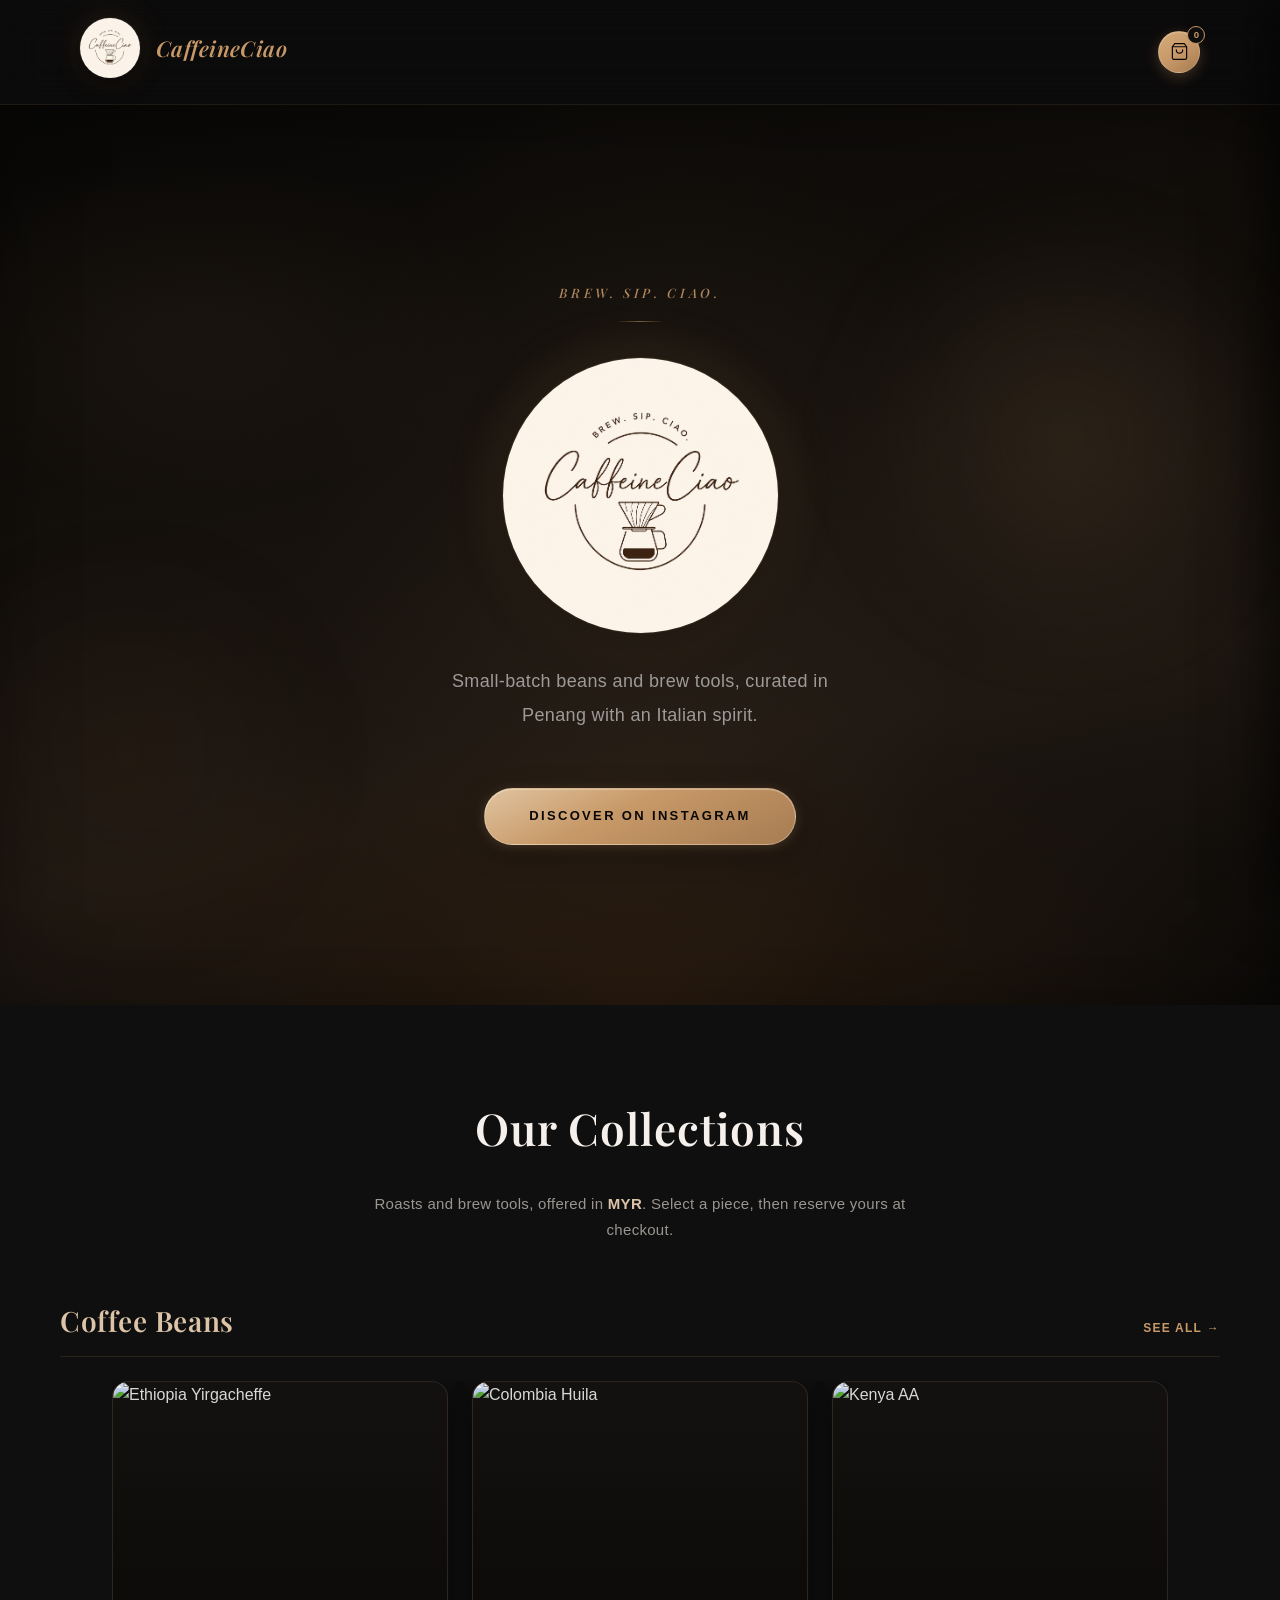
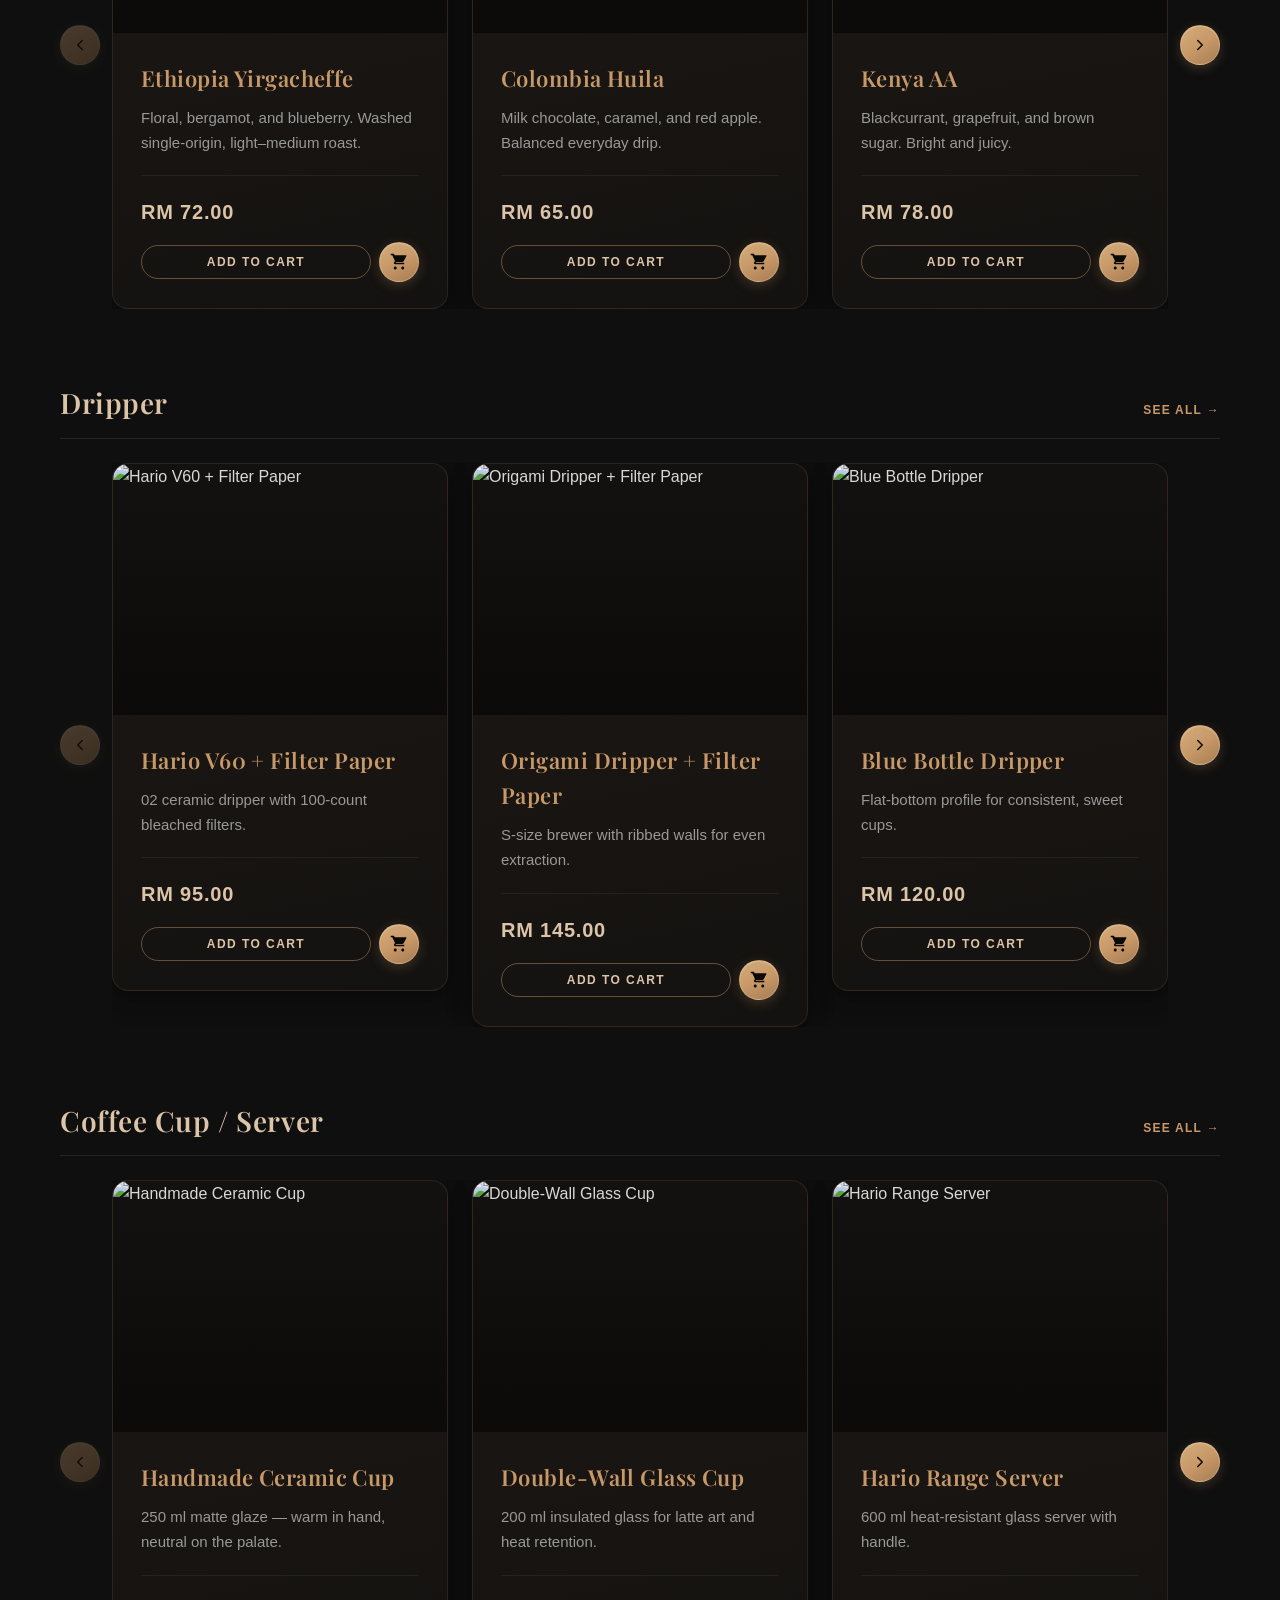
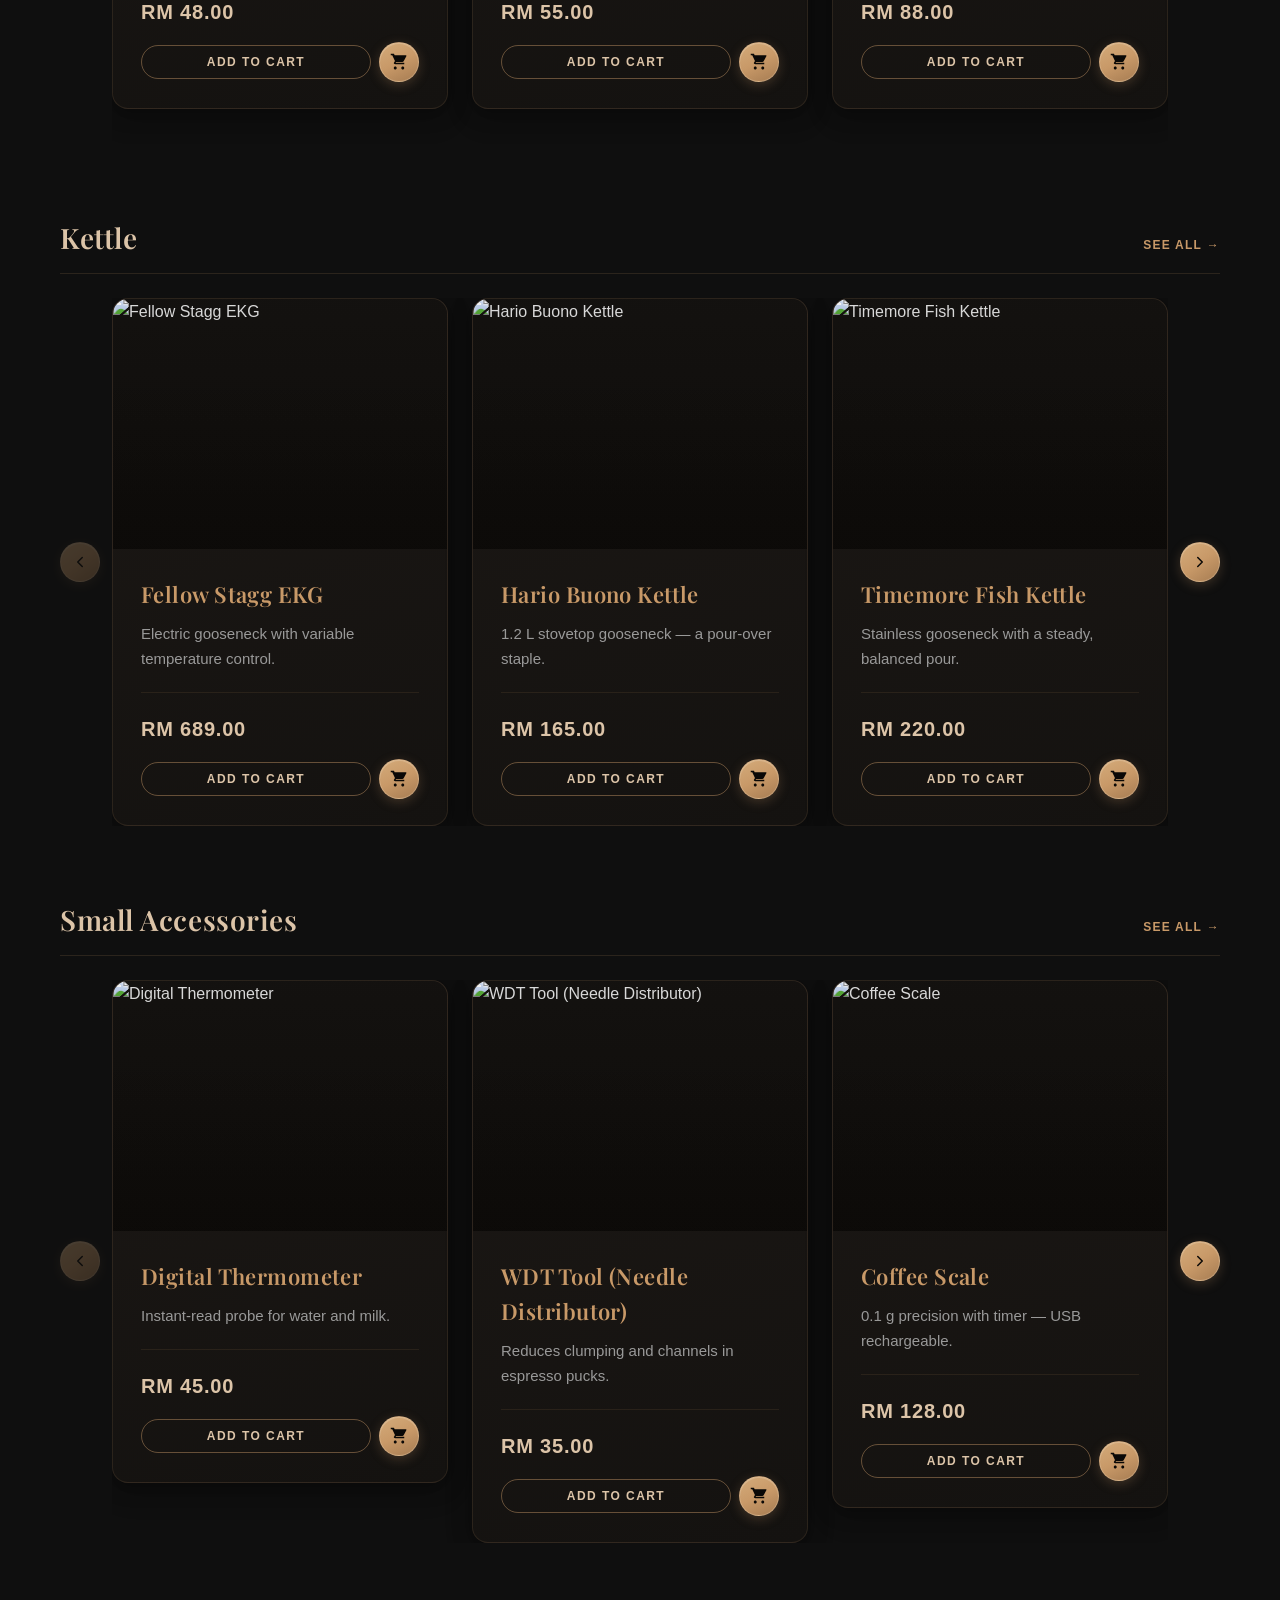
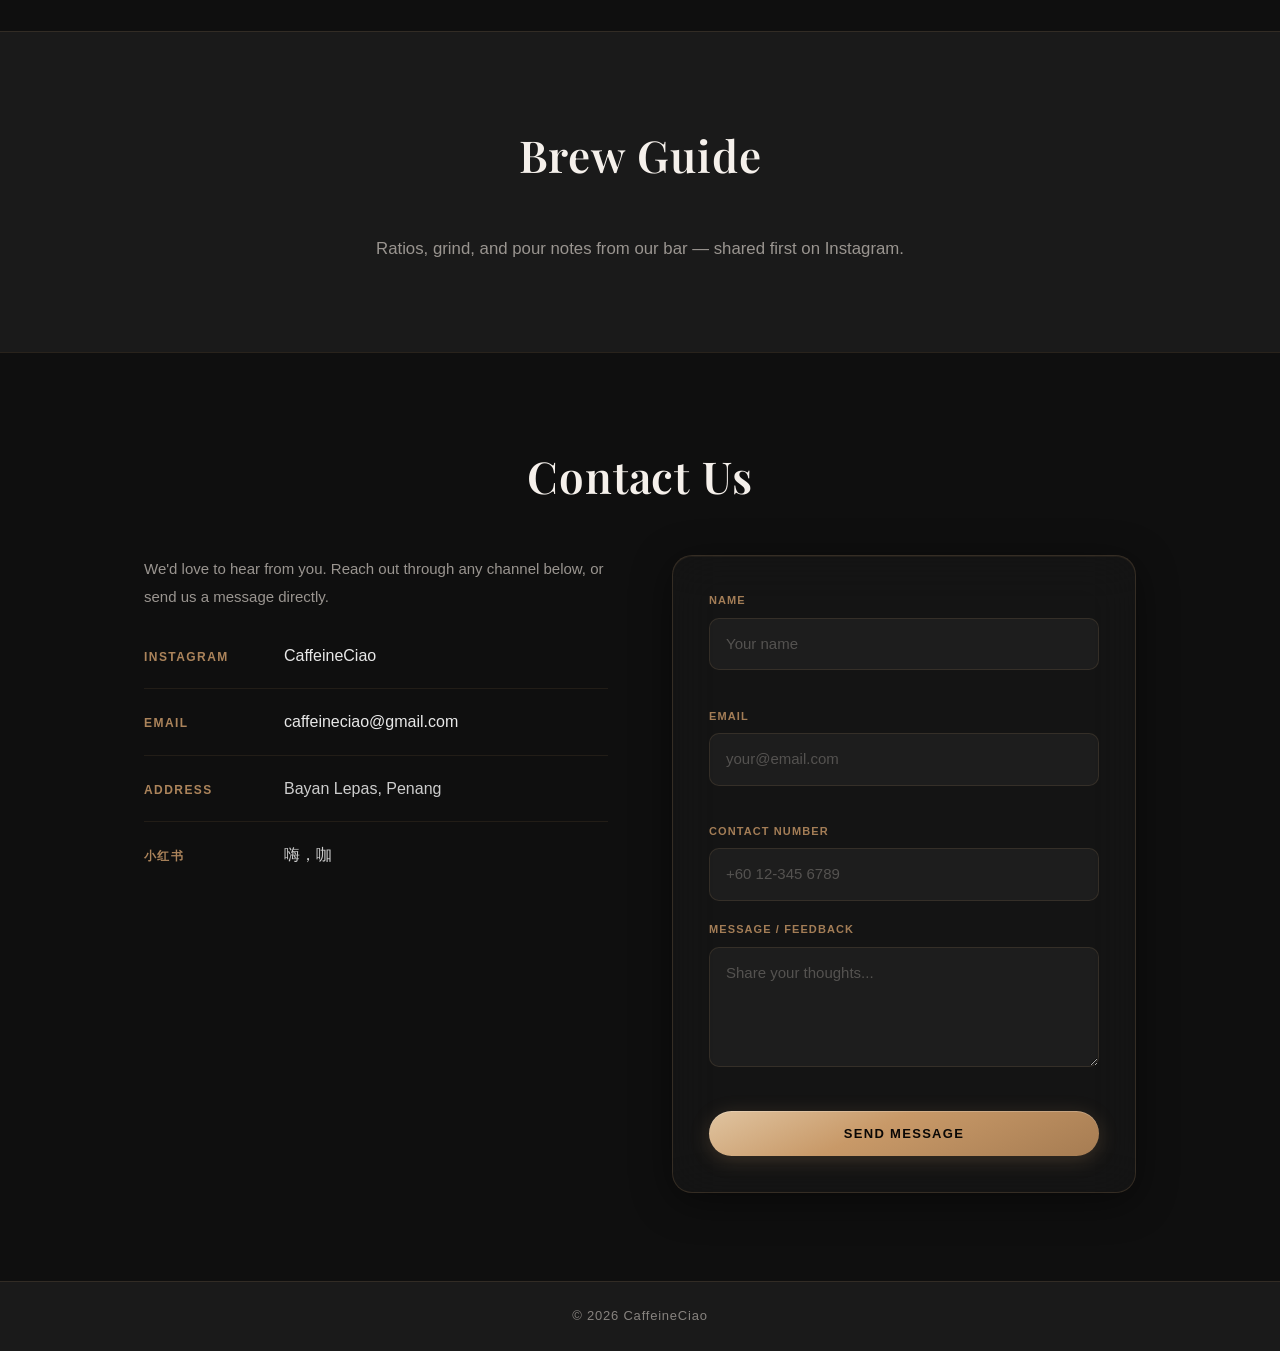
==== commit 83586291: "refine navbar, fix product card layout - Navbar: replace flat link list with 3-group dropdown (Explo" ====
--- a/index.html
+++ b/index.html
@@ -24,31 +24,38 @@
                     </button>
                 </div>
                 <div class="brand-dropdown" id="brand-menu" role="menu" aria-label="Brand menu">
-                    <ul class="brand-dropdown-list">
-                        <li><a href="#about" role="menuitem" class="brand-dropdown-link">About</a></li>
-                        <li><a href="#shop" role="menuitem" class="brand-dropdown-link">Shop</a></li>
-                        <li><a href="#brew-guide" role="menuitem" class="brand-dropdown-link">Brew Guide</a></li>
-                        <li><a href="https://www.instagram.com/caffeineciao" role="menuitem" class="brand-dropdown-link brand-dropdown-link--external" target="_blank" rel="noopener">Instagram</a></li>
-                        <li><a href="#contact-us" role="menuitem" class="brand-dropdown-link">Contact Us</a></li>
-                    </ul>
-                </div>
-            </div>
-            <ul class="nav-links">
-                <li><a href="#home">Home</a></li>
-                <li><a href="#shop">Shop</a></li>
-                <li><a href="#brew-guide">Brew Guide</a></li>
-                <li>
-                    <button type="button" class="nav-cart-btn" id="nav-cart-btn" aria-label="Open cart">
-                        <svg class="nav-cart-icon-svg" viewBox="0 0 24 24" fill="none" aria-hidden="true">
-                            <path d="M6 2L3 6v14a2 2 0 002 2h14a2 2 0 002-2V6l-3-4z" stroke="currentColor" stroke-width="1.5" stroke-linecap="round" stroke-linejoin="round"/>
-                            <line x1="3" y1="6" x2="21" y2="6" stroke="currentColor" stroke-width="1.5" stroke-linecap="round"/>
-                            <path d="M16 10a4 4 0 01-8 0" stroke="currentColor" stroke-width="1.5" stroke-linecap="round" stroke-linejoin="round"/>
-                        </svg>
-                        <span class="nav-cart-badge" id="nav-cart-badge" aria-live="polite">0</span>
-                    </button>
-                </li>
-                <li><a href="#contact-us">Contact Us</a></li>
-            </ul>
+                    <div class="dropdown-group">
+                        <span class="dropdown-group-label">Explore</span>
+                        <ul class="brand-dropdown-list">
+                            <li><a href="#home" role="menuitem" class="brand-dropdown-link">Home</a></li>
+                            <li><a href="#shop" role="menuitem" class="brand-dropdown-link">Shop</a></li>
+                            <li><a href="#brew-guide" role="menuitem" class="brand-dropdown-link">Brew Guide</a></li>
+                        </ul>
+                    </div>
+                    <div class="dropdown-group">
+                        <span class="dropdown-group-label">About</span>
+                        <ul class="brand-dropdown-list">
+                            <li><a href="#about" role="menuitem" class="brand-dropdown-link">Our Story</a></li>
+                        </ul>
+                    </div>
+                    <div class="dropdown-group">
+                        <span class="dropdown-group-label">Connect</span>
+                        <ul class="brand-dropdown-list">
+                            <li><a href="https://www.instagram.com/caffeineciao" role="menuitem" class="brand-dropdown-link brand-dropdown-link--external" target="_blank" rel="noopener">Instagram</a></li>
+                            <li><a href="#contact-us" role="menuitem" class="brand-dropdown-link">Contact Us</a></li>
+                        </ul>
+                    </div>
+                </div>
+            </div>
+
+            <button type="button" class="nav-cart-btn" id="nav-cart-btn" aria-label="Open cart">
+                <svg class="nav-cart-icon-svg" viewBox="0 0 24 24" fill="none" aria-hidden="true">
+                    <path d="M6 2L3 6v14a2 2 0 002 2h14a2 2 0 002-2V6l-3-4z" stroke="currentColor" stroke-width="1.5" stroke-linecap="round" stroke-linejoin="round"/>
+                    <line x1="3" y1="6" x2="21" y2="6" stroke="currentColor" stroke-width="1.5" stroke-linecap="round"/>
+                    <path d="M16 10a4 4 0 01-8 0" stroke="currentColor" stroke-width="1.5" stroke-linecap="round" stroke-linejoin="round"/>
+                </svg>
+                <span class="nav-cart-badge" id="nav-cart-badge" aria-live="polite">0</span>
+            </button>
         </div>
     </nav>
 
--- a/style.css
+++ b/style.css
@@ -159,7 +159,7 @@
     top: 100%;
     left: 0;
     z-index: 200;
-    min-width: 12.5rem;
+    min-width: 13.5rem;
     padding: 0.375rem;
     padding-top: 0.625rem;
     border-radius: 12px;
@@ -202,6 +202,25 @@
 
 .brand-dropdown-list {
     list-style: none;
+}
+
+.dropdown-group {
+    padding: 0.375rem 0;
+}
+
+.dropdown-group + .dropdown-group {
+    border-top: 1px solid rgba(200, 153, 104, 0.1);
+}
+
+.dropdown-group-label {
+    display: block;
+    padding: 0.25rem 0.875rem 0.125rem;
+    font-size: 0.6875rem;
+    font-weight: 700;
+    letter-spacing: 0.14em;
+    text-transform: uppercase;
+    color: rgba(200, 153, 104, 0.5);
+    pointer-events: none;
 }
 
 .brand-dropdown-link {
@@ -357,8 +376,8 @@
     display: inline-flex;
     align-items: center;
     justify-content: center;
-    width: 2.25rem;
-    height: 2.25rem;
+    width: 2.625rem;
+    height: 2.625rem;
     border-radius: 50%;
     background: linear-gradient(145deg, #d4ab7a 0%, #c89968 50%, #a67c52 100%);
     color: #0a0806;
@@ -374,8 +393,8 @@
 }
 
 .nav-cart-icon-svg {
-    width: 1.0625rem;
-    height: 1.0625rem;
+    width: 1.1875rem;
+    height: 1.1875rem;
     stroke: currentColor;
     fill: none;
     flex-shrink: 0;
@@ -936,10 +955,8 @@
 
 .product-footer {
     display: flex;
-    justify-content: space-between;
-    align-items: center;
+    flex-direction: column;
     gap: 0.875rem;
-    flex-wrap: wrap;
     padding-top: 1.25rem;
     margin-top: auto;
     border-top: 1px solid rgba(200, 153, 104, 0.1);
@@ -949,15 +966,14 @@
     display: flex;
     align-items: center;
     gap: 0.5rem;
-    flex: 1;
-    min-width: 0;
-    justify-content: flex-end;
+    width: 100%;
 }
 
 .product-actions .add-btn {
     flex: 1;
     min-width: 0;
-    max-width: 11rem;
+    max-width: none;
+    text-align: center;
 }
 
 .checkout-btn {
@@ -1010,14 +1026,17 @@
     background-color: transparent;
     color: var(--accent-soft);
     border: 1px solid rgba(200, 153, 104, 0.45);
-    padding: 0.5625rem 1.125rem;
+    padding: 0.5625rem 1rem;
     border-radius: 50px;
     cursor: pointer;
     font-weight: 600;
     font-size: 0.75rem;
     text-transform: uppercase;
-    letter-spacing: 0.14em;
+    letter-spacing: 0.12em;
     white-space: nowrap;
+    min-width: 0;
+    overflow: hidden;
+    text-overflow: ellipsis;
     transition:
         background-color 0.4s var(--ease-out),
         color 0.4s var(--ease-out),
@@ -2124,18 +2143,13 @@
     }
 
     .navbar .container {
-        flex-wrap: wrap;
-        justify-content: center;
-        row-gap: 0.625rem;
+        flex-wrap: nowrap;
+        justify-content: space-between;
         gap: 1rem 1.25rem;
         padding-left: 1.25rem;
         padding-right: 1.25rem;
     }
 
-    .nav-brand-name {
-        display: none;
-    }
-
     .brand-menu-cue {
         display: inline-flex;
     }
@@ -2145,29 +2159,19 @@
     }
 
     .brand-dropdown {
-        min-width: 11.5rem;
+        min-width: 13rem;
         max-width: min(16rem, calc(100vw - 2rem));
         left: 0;
     }
 
-    .nav-links {
-        flex-wrap: wrap;
-        justify-content: center;
-        gap: 0.625rem 1rem;
-    }
-
-    .nav-links a:not(.nav-instagram-icon) {
-        font-size: 0.8125rem;
-    }
-
     .nav-cart-btn {
-        width: 2rem;
-        height: 2rem;
+        width: 2.375rem;
+        height: 2.375rem;
     }
 
     .nav-cart-icon-svg {
-        width: 0.9375rem;
-        height: 0.9375rem;
+        width: 1.0625rem;
+        height: 1.0625rem;
     }
 
     .contact-section {
@@ -2299,17 +2303,13 @@
         height: 52px;
     }
 
-    .nav-links {
-        gap: 0.5rem 0.75rem;
-    }
-
-    .nav-links a:not(.nav-instagram-icon) {
-        font-size: 0.75rem;
+    .nav-brand-name {
+        display: none;
     }
 
     .nav-cart-btn {
-        width: 1.875rem;
-        height: 1.875rem;
+        width: 2.125rem;
+        height: 2.125rem;
     }
 
     .contact-section {
@@ -2430,25 +2430,11 @@
     }
 
     .product-footer {
-        flex-direction: column;
-        gap: 0.875rem;
-        align-items: stretch;
         padding-top: 1rem;
     }
 
     .price {
         font-size: 1.25rem;
-        text-align: center;
-    }
-
-    .product-actions {
-        width: 100%;
-        justify-content: stretch;
-    }
-
-    .product-actions .add-btn {
-        max-width: none;
-        flex: 1;
     }
 
     .checkout-btn {
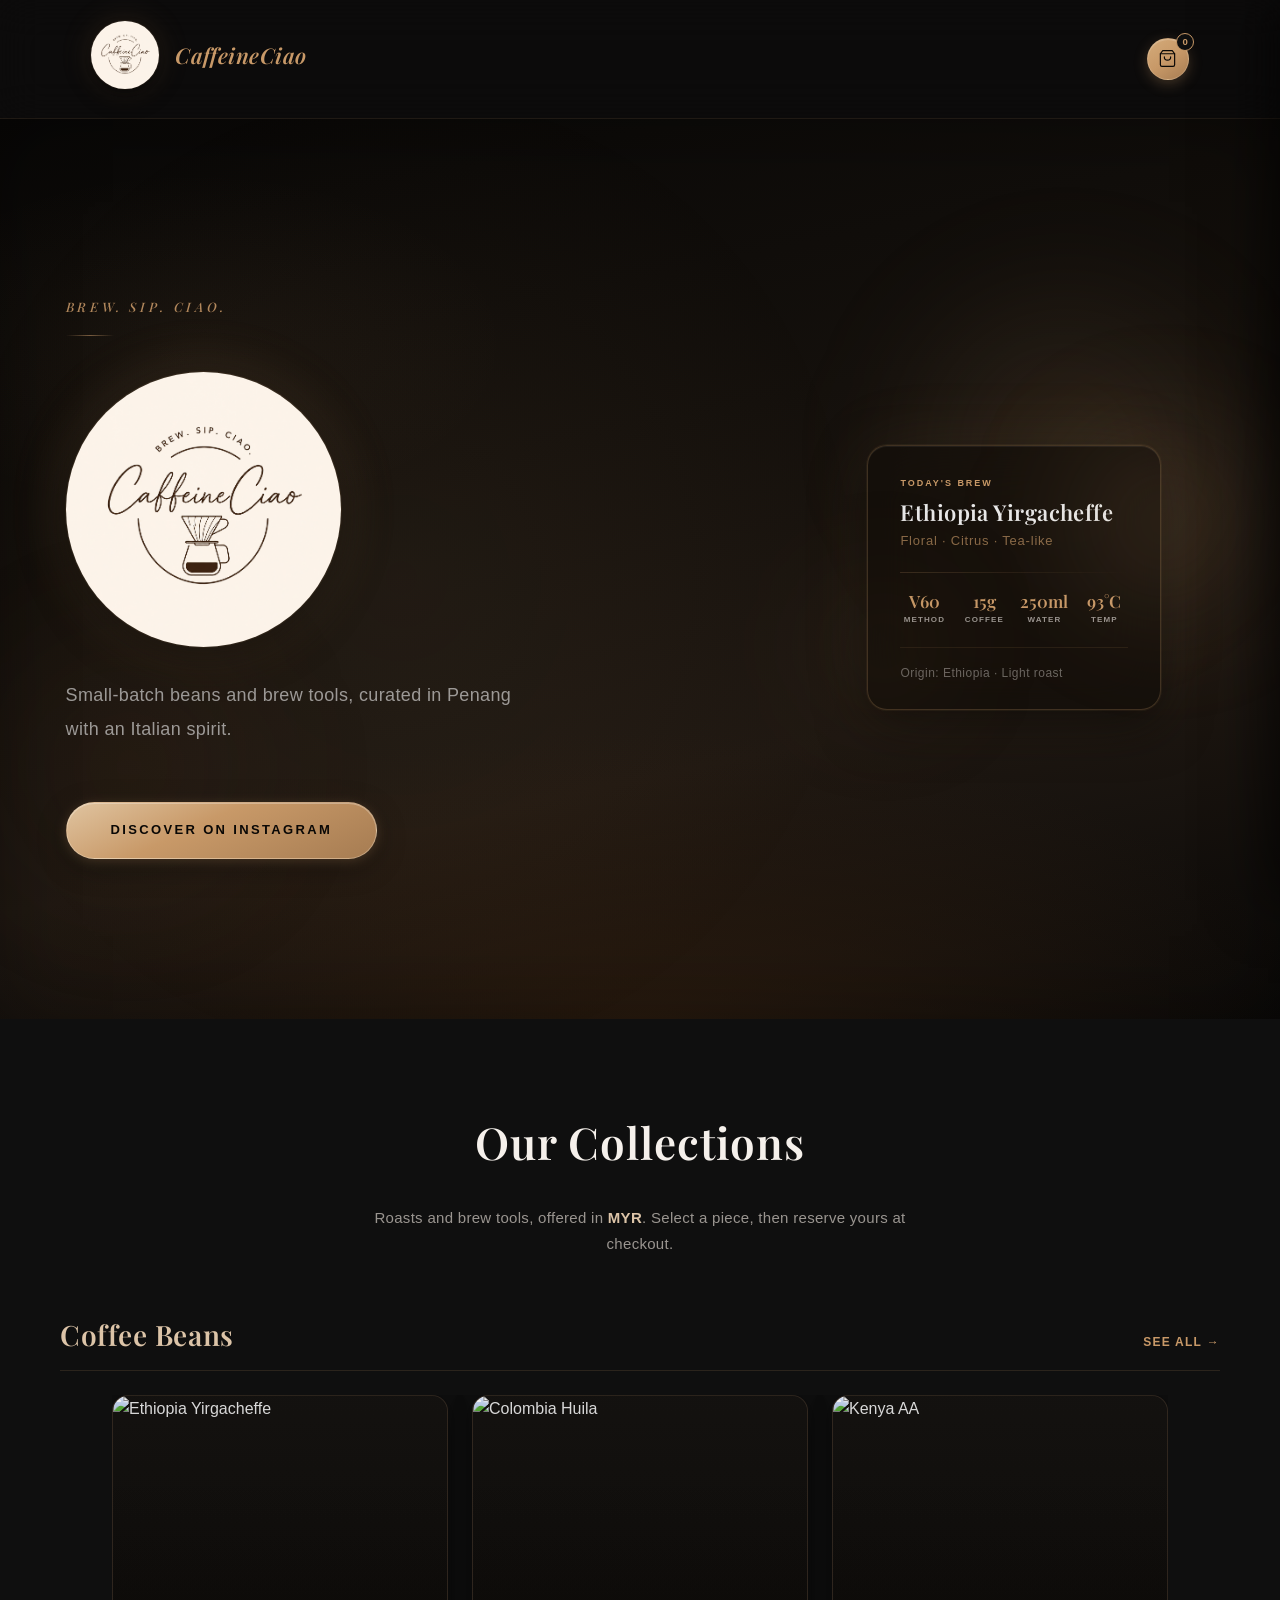
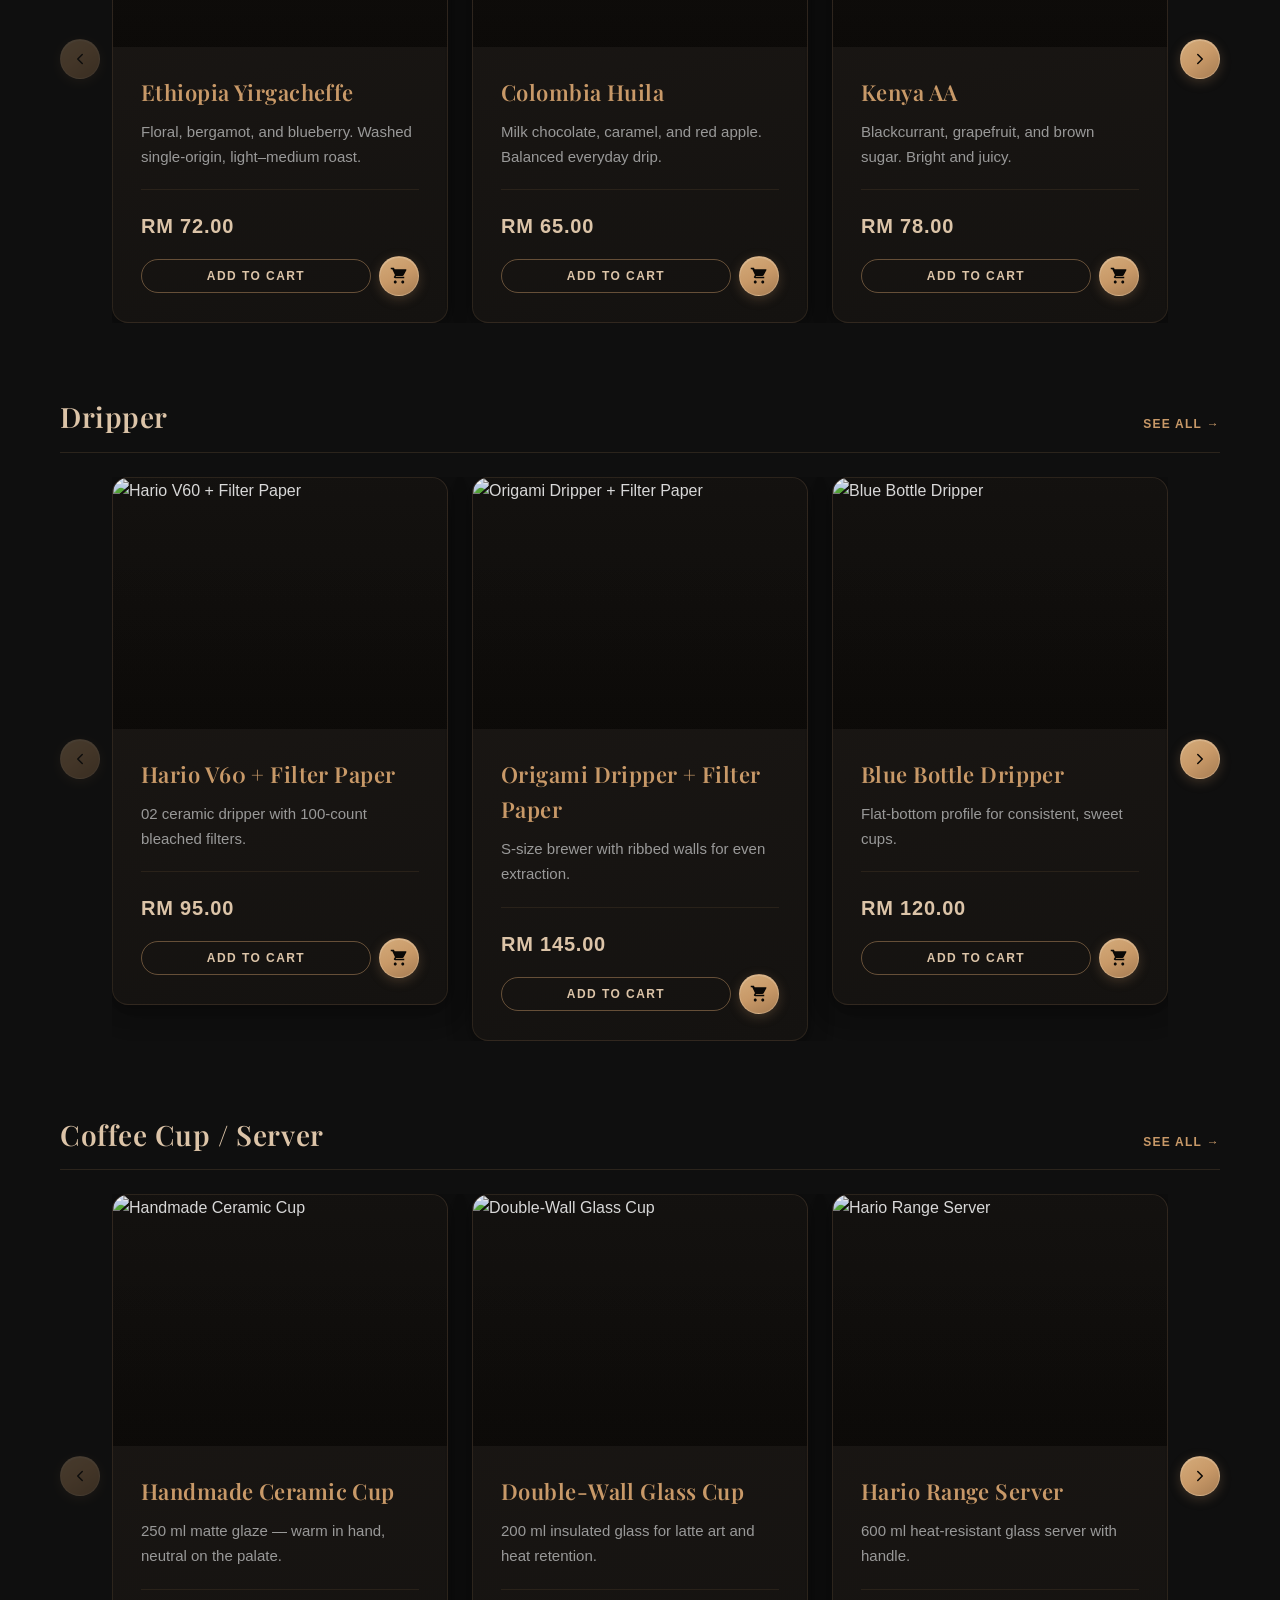
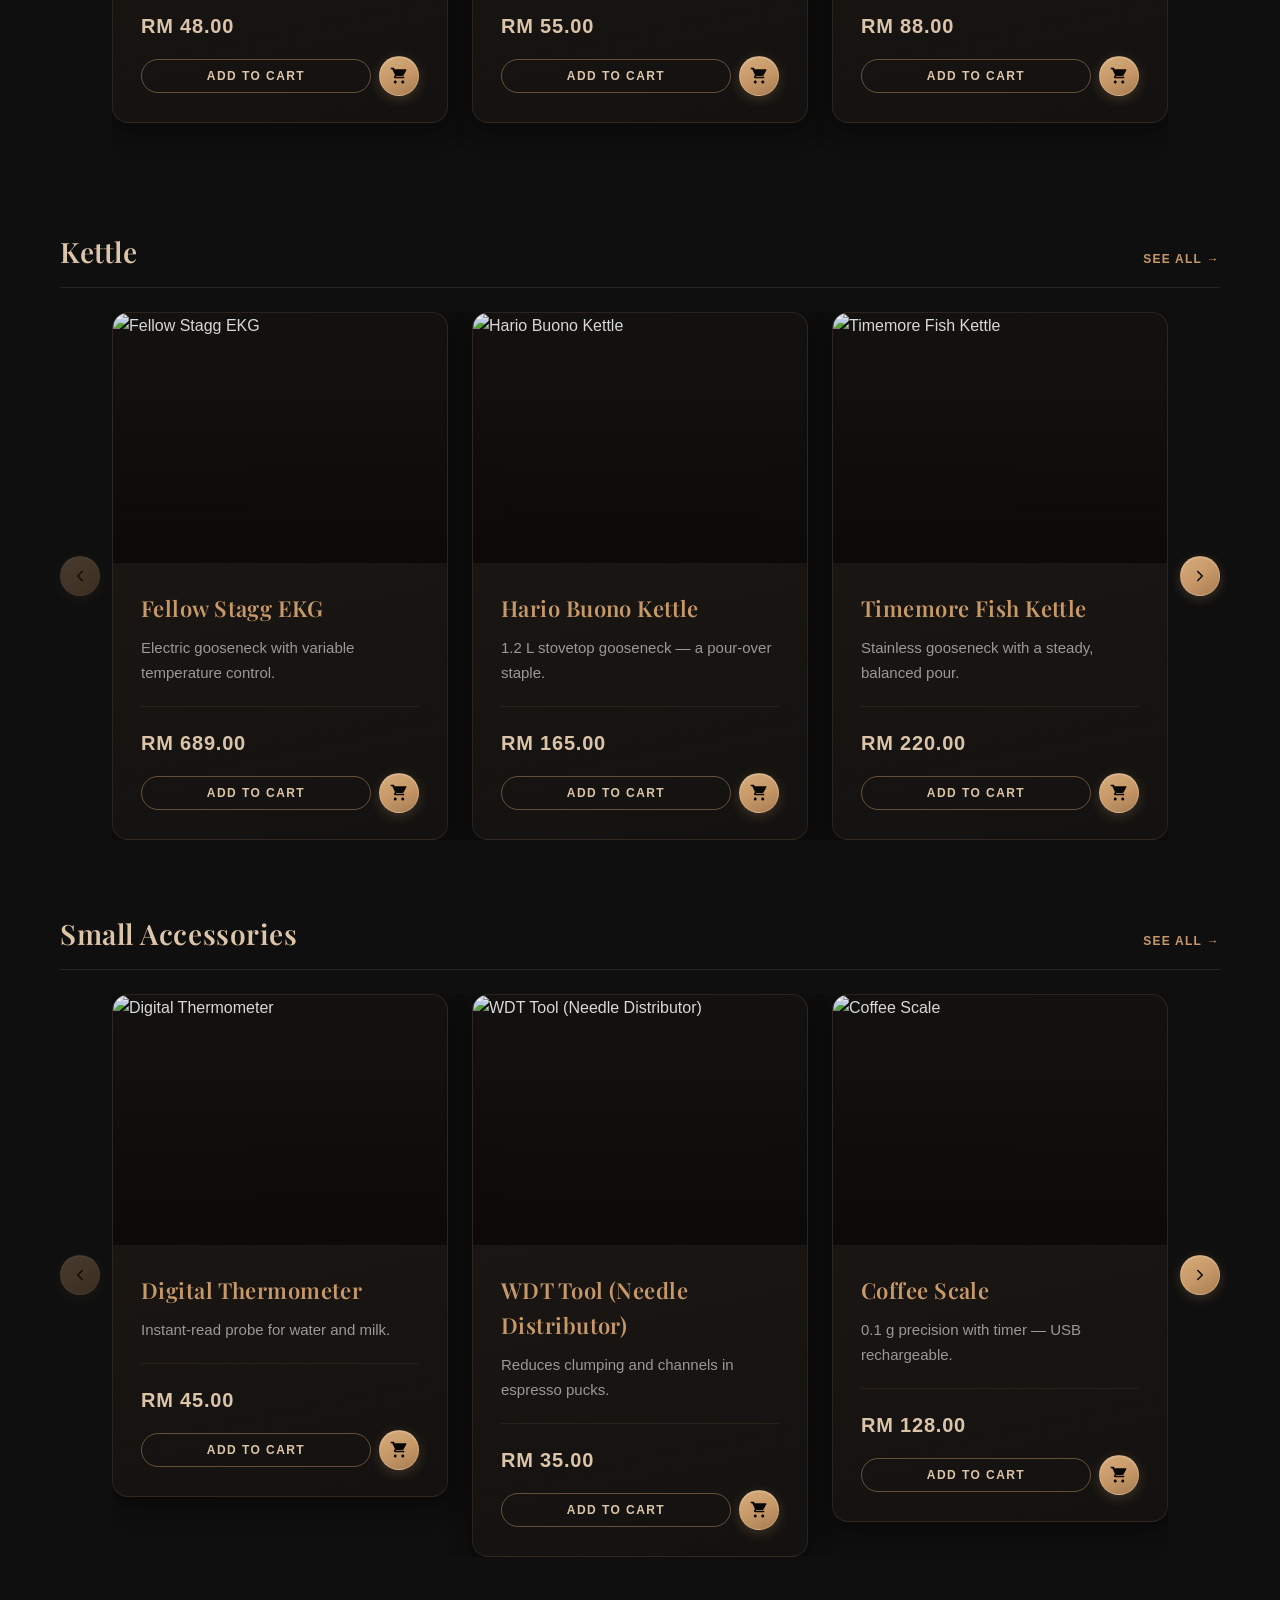
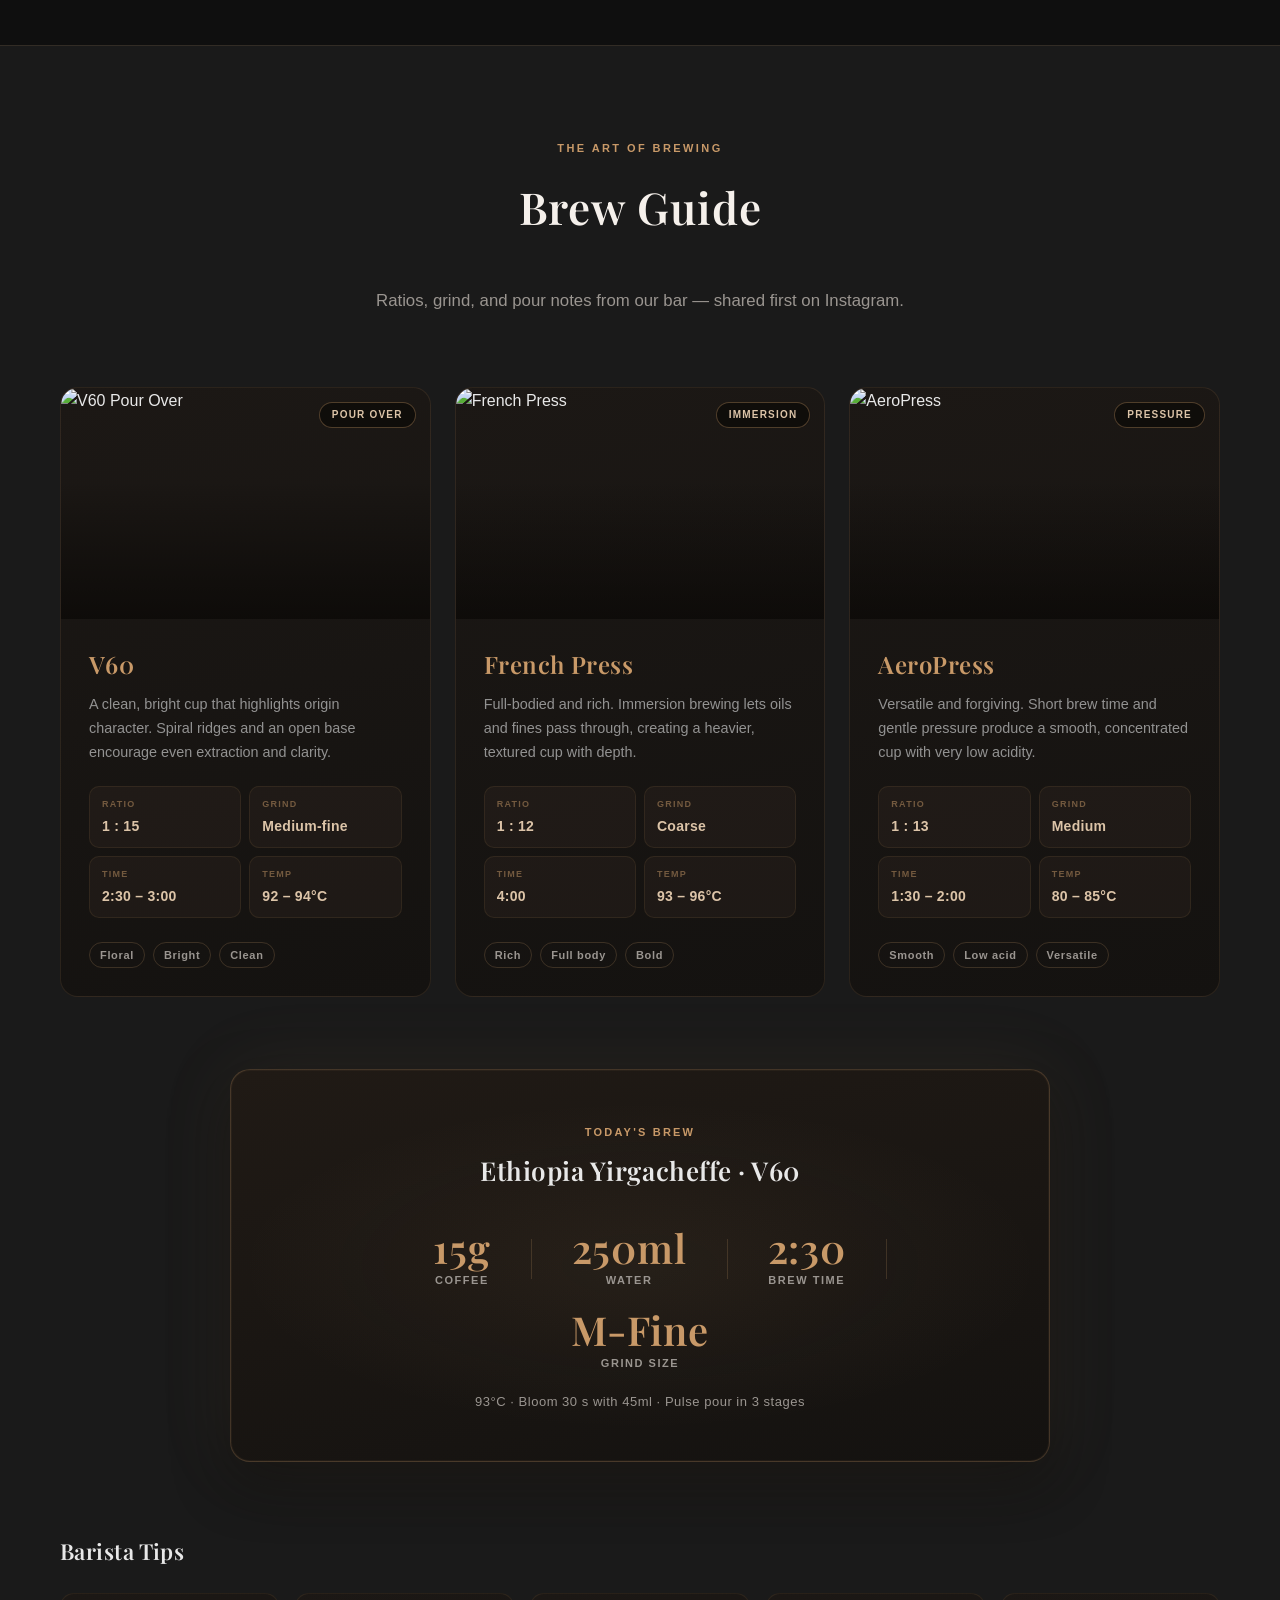
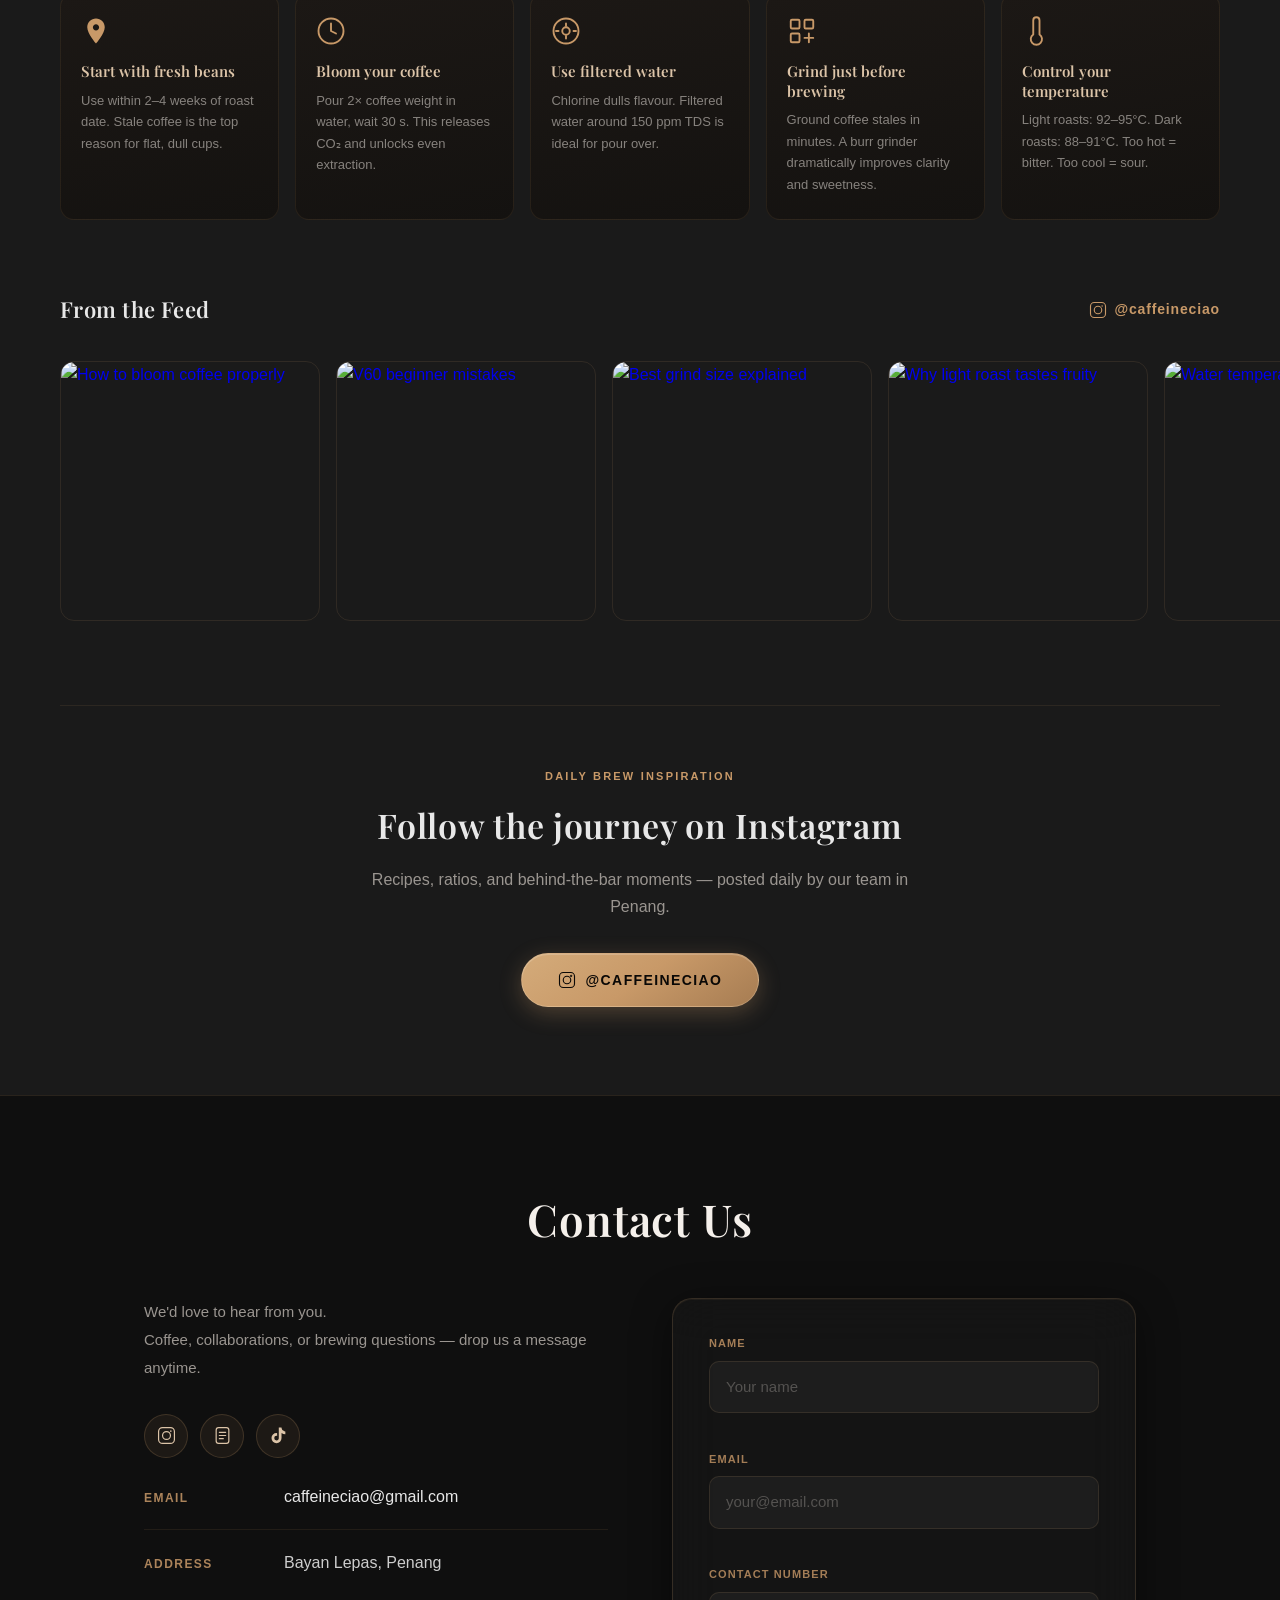
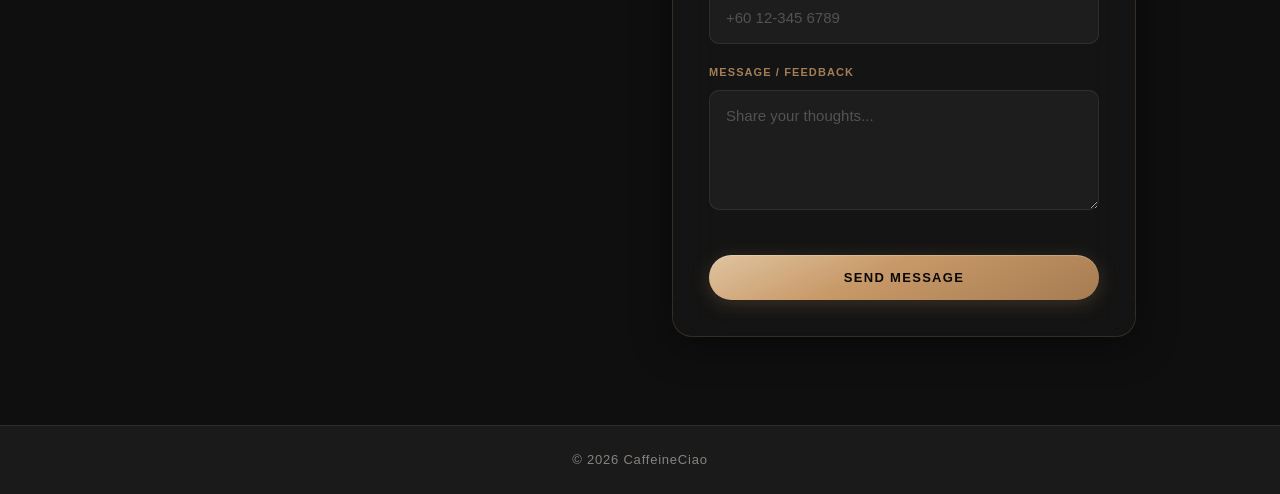
==== commit 116e142e: "redesign brew guide, hero split layout, contact panel, navbar Brew Guide: - 5-section premium redesi" ====
--- a/index.html
+++ b/index.html
@@ -62,13 +62,45 @@
     <!-- Hero Section -->
     <section id="home" class="hero">
         <div id="about" class="hero-about-anchor" aria-hidden="true"></div>
-        <div class="hero-content">
-            <p class="hero-tagline">Brew. Sip. Ciao.</p>
-            <div class="hero-logo-wrap" aria-label="CaffeineCiao">
-                <img class="hero-logo" src="logo.png" alt="CaffeineCiao">
-            </div>
-            <p>Small-batch beans and brew tools, curated in Penang with an Italian spirit.</p>
-            <a class="cta-button" href="https://www.instagram.com/caffeineciao" target="_blank" rel="noopener">Discover on Instagram</a>
+        <div class="hero-layout">
+            <div class="hero-content">
+                <p class="hero-tagline">Brew. Sip. Ciao.</p>
+                <div class="hero-logo-wrap" aria-label="CaffeineCiao">
+                    <img class="hero-logo" src="logo.png" alt="CaffeineCiao">
+                </div>
+                <p>Small-batch beans and brew tools, curated in Penang with an Italian spirit.</p>
+                <a class="cta-button" href="https://www.instagram.com/caffeineciao" target="_blank" rel="noopener">Discover on Instagram</a>
+            </div>
+
+            <div class="hero-visual" aria-hidden="true">
+                <div class="hero-brew-card">
+                    <div class="hero-brew-card-label">Today's Brew</div>
+                    <div class="hero-brew-card-name">Ethiopia Yirgacheffe</div>
+                    <div class="hero-brew-card-notes">Floral · Citrus · Tea-like</div>
+                    <div class="hero-brew-card-divider"></div>
+                    <div class="hero-brew-card-specs">
+                        <div class="hero-brew-card-spec">
+                            <span class="hero-brew-card-spec-val">V60</span>
+                            <span class="hero-brew-card-spec-key">Method</span>
+                        </div>
+                        <div class="hero-brew-card-spec">
+                            <span class="hero-brew-card-spec-val">15g</span>
+                            <span class="hero-brew-card-spec-key">Coffee</span>
+                        </div>
+                        <div class="hero-brew-card-spec">
+                            <span class="hero-brew-card-spec-val">250ml</span>
+                            <span class="hero-brew-card-spec-key">Water</span>
+                        </div>
+                        <div class="hero-brew-card-spec">
+                            <span class="hero-brew-card-spec-val">93°C</span>
+                            <span class="hero-brew-card-spec-key">Temp</span>
+                        </div>
+                    </div>
+                    <div class="hero-brew-card-footer">Origin: Ethiopia · Light roast</div>
+                </div>
+                <div class="hero-visual-orb hero-visual-orb--1"></div>
+                <div class="hero-visual-orb hero-visual-orb--2"></div>
+            </div>
         </div>
     </section>
 
@@ -162,10 +194,215 @@
 
     <!-- Brew Guide Section -->
     <section id="brew-guide" class="brew-guide">
-        <div class="container">
-            <h2 class="section-title">Brew Guide</h2>
-            <p class="brew-guide-lead">Ratios, grind, and pour notes from our bar — shared first on Instagram.</p>
-        </div>
+
+        <!-- Header -->
+        <div class="container">
+            <div class="brew-header">
+                <span class="brew-eyebrow">The Art of Brewing</span>
+                <h2 class="section-title">Brew Guide</h2>
+                <p class="brew-guide-lead">Ratios, grind, and pour notes from our bar — shared first on Instagram.</p>
+            </div>
+        </div>
+
+        <!-- 1. Featured Brew Methods -->
+        <div class="container">
+            <div class="brew-methods-grid">
+
+                <article class="brew-method-card">
+                    <div class="brew-method-image">
+                        <img src="https://images.pexels.com/photos/6612574/pexels-photo-6612574.jpeg?auto=compress&cs=tinysrgb&w=800&h=500&fit=crop" alt="V60 Pour Over" loading="lazy" width="800" height="500">
+                        <span class="brew-method-badge">Pour Over</span>
+                    </div>
+                    <div class="brew-method-body">
+                        <h3 class="brew-method-name">V60</h3>
+                        <p class="brew-method-desc">A clean, bright cup that highlights origin character. Spiral ridges and an open base encourage even extraction and clarity.</p>
+                        <div class="brew-specs">
+                            <div class="brew-spec"><span class="brew-spec-label">Ratio</span><span class="brew-spec-value">1 : 15</span></div>
+                            <div class="brew-spec"><span class="brew-spec-label">Grind</span><span class="brew-spec-value">Medium-fine</span></div>
+                            <div class="brew-spec"><span class="brew-spec-label">Time</span><span class="brew-spec-value">2:30 – 3:00</span></div>
+                            <div class="brew-spec"><span class="brew-spec-label">Temp</span><span class="brew-spec-value">92 – 94°C</span></div>
+                        </div>
+                        <div class="brew-flavors">
+                            <span class="brew-flavor-tag">Floral</span>
+                            <span class="brew-flavor-tag">Bright</span>
+                            <span class="brew-flavor-tag">Clean</span>
+                        </div>
+                    </div>
+                </article>
+
+                <article class="brew-method-card">
+                    <div class="brew-method-image">
+                        <img src="https://images.pexels.com/photos/4912375/pexels-photo-4912375.jpeg?auto=compress&cs=tinysrgb&w=800&h=500&fit=crop" alt="French Press" loading="lazy" width="800" height="500">
+                        <span class="brew-method-badge">Immersion</span>
+                    </div>
+                    <div class="brew-method-body">
+                        <h3 class="brew-method-name">French Press</h3>
+                        <p class="brew-method-desc">Full-bodied and rich. Immersion brewing lets oils and fines pass through, creating a heavier, textured cup with depth.</p>
+                        <div class="brew-specs">
+                            <div class="brew-spec"><span class="brew-spec-label">Ratio</span><span class="brew-spec-value">1 : 12</span></div>
+                            <div class="brew-spec"><span class="brew-spec-label">Grind</span><span class="brew-spec-value">Coarse</span></div>
+                            <div class="brew-spec"><span class="brew-spec-label">Time</span><span class="brew-spec-value">4:00</span></div>
+                            <div class="brew-spec"><span class="brew-spec-label">Temp</span><span class="brew-spec-value">93 – 96°C</span></div>
+                        </div>
+                        <div class="brew-flavors">
+                            <span class="brew-flavor-tag">Rich</span>
+                            <span class="brew-flavor-tag">Full body</span>
+                            <span class="brew-flavor-tag">Bold</span>
+                        </div>
+                    </div>
+                </article>
+
+                <article class="brew-method-card">
+                    <div class="brew-method-image">
+                        <img src="https://images.pexels.com/photos/2396220/pexels-photo-2396220.jpeg?auto=compress&cs=tinysrgb&w=800&h=500&fit=crop" alt="AeroPress" loading="lazy" width="800" height="500">
+                        <span class="brew-method-badge">Pressure</span>
+                    </div>
+                    <div class="brew-method-body">
+                        <h3 class="brew-method-name">AeroPress</h3>
+                        <p class="brew-method-desc">Versatile and forgiving. Short brew time and gentle pressure produce a smooth, concentrated cup with very low acidity.</p>
+                        <div class="brew-specs">
+                            <div class="brew-spec"><span class="brew-spec-label">Ratio</span><span class="brew-spec-value">1 : 13</span></div>
+                            <div class="brew-spec"><span class="brew-spec-label">Grind</span><span class="brew-spec-value">Medium</span></div>
+                            <div class="brew-spec"><span class="brew-spec-label">Time</span><span class="brew-spec-value">1:30 – 2:00</span></div>
+                            <div class="brew-spec"><span class="brew-spec-label">Temp</span><span class="brew-spec-value">80 – 85°C</span></div>
+                        </div>
+                        <div class="brew-flavors">
+                            <span class="brew-flavor-tag">Smooth</span>
+                            <span class="brew-flavor-tag">Low acid</span>
+                            <span class="brew-flavor-tag">Versatile</span>
+                        </div>
+                    </div>
+                </article>
+
+            </div>
+        </div>
+
+        <!-- 2. Today's Brew Ratio Spotlight -->
+        <div class="container">
+            <div class="brew-ratio-spotlight">
+                <div class="brew-ratio-label">Today's Brew</div>
+                <h3 class="brew-ratio-title">Ethiopia Yirgacheffe · V60</h3>
+                <div class="brew-ratio-stats">
+                    <div class="brew-ratio-stat">
+                        <span class="brew-ratio-stat-value">15g</span>
+                        <span class="brew-ratio-stat-label">Coffee</span>
+                    </div>
+                    <div class="brew-ratio-divider" aria-hidden="true"></div>
+                    <div class="brew-ratio-stat">
+                        <span class="brew-ratio-stat-value">250ml</span>
+                        <span class="brew-ratio-stat-label">Water</span>
+                    </div>
+                    <div class="brew-ratio-divider" aria-hidden="true"></div>
+                    <div class="brew-ratio-stat">
+                        <span class="brew-ratio-stat-value">2:30</span>
+                        <span class="brew-ratio-stat-label">Brew time</span>
+                    </div>
+                    <div class="brew-ratio-divider" aria-hidden="true"></div>
+                    <div class="brew-ratio-stat">
+                        <span class="brew-ratio-stat-value">M-Fine</span>
+                        <span class="brew-ratio-stat-label">Grind size</span>
+                    </div>
+                </div>
+                <p class="brew-ratio-note">93°C · Bloom 30 s with 45ml · Pulse pour in 3 stages</p>
+            </div>
+        </div>
+
+        <!-- 3. Brew Tips -->
+        <div class="container">
+            <h3 class="brew-subsection-title">Barista Tips</h3>
+            <div class="brew-tips-grid">
+                <div class="brew-tip-card">
+                    <div class="brew-tip-icon" aria-hidden="true">
+                        <svg viewBox="0 0 24 24" fill="none"><path d="M12 2C8.13 2 5 5.13 5 9c0 5.25 7 13 7 13s7-7.75 7-13c0-3.87-3.13-7-7-7zm0 9.5c-1.38 0-2.5-1.12-2.5-2.5s1.12-2.5 2.5-2.5 2.5 1.12 2.5 2.5-1.12 2.5-2.5 2.5z" fill="currentColor"/></svg>
+                    </div>
+                    <h4 class="brew-tip-title">Start with fresh beans</h4>
+                    <p class="brew-tip-text">Use within 2–4 weeks of roast date. Stale coffee is the top reason for flat, dull cups.</p>
+                </div>
+                <div class="brew-tip-card">
+                    <div class="brew-tip-icon" aria-hidden="true">
+                        <svg viewBox="0 0 24 24" fill="none"><circle cx="12" cy="12" r="10" stroke="currentColor" stroke-width="1.5"/><path d="M12 6v6l4 2" stroke="currentColor" stroke-width="1.5" stroke-linecap="round" stroke-linejoin="round"/></svg>
+                    </div>
+                    <h4 class="brew-tip-title">Bloom your coffee</h4>
+                    <p class="brew-tip-text">Pour 2× coffee weight in water, wait 30 s. This releases CO₂ and unlocks even extraction.</p>
+                </div>
+                <div class="brew-tip-card">
+                    <div class="brew-tip-icon" aria-hidden="true">
+                        <svg viewBox="0 0 24 24" fill="none"><path d="M12 2a10 10 0 100 20A10 10 0 0012 2z" stroke="currentColor" stroke-width="1.5"/><path d="M12 6v2M12 16v2M6 12H4M20 12h-2" stroke="currentColor" stroke-width="1.5" stroke-linecap="round"/><circle cx="12" cy="12" r="3" stroke="currentColor" stroke-width="1.5"/></svg>
+                    </div>
+                    <h4 class="brew-tip-title">Use filtered water</h4>
+                    <p class="brew-tip-text">Chlorine dulls flavour. Filtered water around 150 ppm TDS is ideal for pour over.</p>
+                </div>
+                <div class="brew-tip-card">
+                    <div class="brew-tip-icon" aria-hidden="true">
+                        <svg viewBox="0 0 24 24" fill="none"><rect x="3" y="3" width="7" height="7" rx="1" stroke="currentColor" stroke-width="1.5"/><rect x="14" y="3" width="7" height="7" rx="1" stroke="currentColor" stroke-width="1.5"/><rect x="3" y="14" width="7" height="7" rx="1" stroke="currentColor" stroke-width="1.5"/><path d="M14 17.5h7M17.5 14v7" stroke="currentColor" stroke-width="1.5" stroke-linecap="round"/></svg>
+                    </div>
+                    <h4 class="brew-tip-title">Grind just before brewing</h4>
+                    <p class="brew-tip-text">Ground coffee stales in minutes. A burr grinder dramatically improves clarity and sweetness.</p>
+                </div>
+                <div class="brew-tip-card">
+                    <div class="brew-tip-icon" aria-hidden="true">
+                        <svg viewBox="0 0 24 24" fill="none"><path d="M14 14.76V3.5a2.5 2.5 0 00-5 0v11.26A4.5 4.5 0 1014 14.76z" stroke="currentColor" stroke-width="1.5" stroke-linecap="round" stroke-linejoin="round"/></svg>
+                    </div>
+                    <h4 class="brew-tip-title">Control your temperature</h4>
+                    <p class="brew-tip-text">Light roasts: 92–95°C. Dark roasts: 88–91°C. Too hot = bitter. Too cool = sour.</p>
+                </div>
+            </div>
+        </div>
+
+        <!-- 4. Instagram Content Preview -->
+        <div class="brew-ig-section">
+            <div class="container">
+                <div class="brew-ig-header">
+                    <h3 class="brew-subsection-title brew-subsection-title--flush">From the Feed</h3>
+                    <a href="https://www.instagram.com/caffeineciao" target="_blank" rel="noopener" class="brew-ig-follow-link">
+                        <svg class="brew-ig-follow-icon" viewBox="0 0 24 24" fill="none" aria-hidden="true"><rect x="2" y="2" width="20" height="20" rx="5" stroke="currentColor" stroke-width="1.5"/><circle cx="12" cy="12" r="5" stroke="currentColor" stroke-width="1.5"/><circle cx="17.5" cy="6.5" r="1" fill="currentColor"/></svg>
+                        @caffeineciao
+                    </a>
+                </div>
+            </div>
+            <div class="brew-ig-scroll">
+                <div class="brew-ig-track">
+                    <a href="https://www.instagram.com/caffeineciao" target="_blank" rel="noopener" class="brew-ig-post" aria-label="How to bloom coffee properly">
+                        <img src="https://images.unsplash.com/photo-1495474472287-4d71bcdd2085?auto=format&fit=crop&w=400&h=400&q=75" alt="How to bloom coffee properly" loading="lazy" width="400" height="400">
+                        <div class="brew-ig-post-overlay"><span class="brew-ig-post-title">How to bloom coffee properly</span></div>
+                    </a>
+                    <a href="https://www.instagram.com/caffeineciao" target="_blank" rel="noopener" class="brew-ig-post" aria-label="V60 beginner mistakes">
+                        <img src="https://images.unsplash.com/photo-1447933601403-0c6688de566e?auto=format&fit=crop&w=400&h=400&q=75" alt="V60 beginner mistakes" loading="lazy" width="400" height="400">
+                        <div class="brew-ig-post-overlay"><span class="brew-ig-post-title">V60 beginner mistakes</span></div>
+                    </a>
+                    <a href="https://www.instagram.com/caffeineciao" target="_blank" rel="noopener" class="brew-ig-post" aria-label="Best grind size explained">
+                        <img src="https://images.unsplash.com/photo-1559056199-641a0ac8b55e?auto=format&fit=crop&w=400&h=400&q=75" alt="Best grind size explained" loading="lazy" width="400" height="400">
+                        <div class="brew-ig-post-overlay"><span class="brew-ig-post-title">Best grind size explained</span></div>
+                    </a>
+                    <a href="https://www.instagram.com/caffeineciao" target="_blank" rel="noopener" class="brew-ig-post" aria-label="Why light roast tastes fruity">
+                        <img src="https://images.pexels.com/photos/1695052/pexels-photo-1695052.jpeg?auto=compress&cs=tinysrgb&w=400&h=400&fit=crop" alt="Why light roast tastes fruity" loading="lazy" width="400" height="400">
+                        <div class="brew-ig-post-overlay"><span class="brew-ig-post-title">Why light roast tastes fruity</span></div>
+                    </a>
+                    <a href="https://www.instagram.com/caffeineciao" target="_blank" rel="noopener" class="brew-ig-post" aria-label="Water temperature guide">
+                        <img src="https://images.pexels.com/photos/894695/pexels-photo-894695.jpeg?auto=compress&cs=tinysrgb&w=400&h=400&fit=crop" alt="Water temperature guide" loading="lazy" width="400" height="400">
+                        <div class="brew-ig-post-overlay"><span class="brew-ig-post-title">Water temperature guide</span></div>
+                    </a>
+                    <a href="https://www.instagram.com/caffeineciao" target="_blank" rel="noopener" class="brew-ig-post" aria-label="Storing coffee beans correctly">
+                        <img src="https://images.pexels.com/photos/2131969/pexels-photo-2131969.jpeg?auto=compress&cs=tinysrgb&w=400&h=400&fit=crop" alt="Storing coffee beans correctly" loading="lazy" width="400" height="400">
+                        <div class="brew-ig-post-overlay"><span class="brew-ig-post-title">Storing coffee beans correctly</span></div>
+                    </a>
+                </div>
+            </div>
+        </div>
+
+        <!-- 5. CTA -->
+        <div class="container">
+            <div class="brew-cta">
+                <span class="brew-cta-eyebrow">Daily brew inspiration</span>
+                <h3 class="brew-cta-title">Follow the journey on Instagram</h3>
+                <p class="brew-cta-text">Recipes, ratios, and behind-the-bar moments — posted daily by our team in Penang.</p>
+                <a href="https://www.instagram.com/caffeineciao" target="_blank" rel="noopener" class="brew-cta-btn">
+                    <svg class="brew-cta-btn-icon" viewBox="0 0 24 24" fill="none" aria-hidden="true"><rect x="2" y="2" width="20" height="20" rx="5" stroke="currentColor" stroke-width="1.5"/><circle cx="12" cy="12" r="5" stroke="currentColor" stroke-width="1.5"/><circle cx="17.5" cy="6.5" r="1" fill="currentColor"/></svg>
+                    @caffeineciao
+                </a>
+            </div>
+        </div>
+
     </section>
 
     <!-- Contact Us -->
@@ -176,12 +413,21 @@
 
                 <!-- Contact info -->
                 <div class="contact-info-panel">
-                    <p class="contact-info-lead">We'd love to hear from you. Reach out through any channel below, or send us a message directly.</p>
+                    <p class="contact-info-lead">We'd love to hear from you.<br>Coffee, collaborations, or brewing questions — drop us a message anytime.</p>
+
+                    <div class="contact-social-row">
+                        <a href="https://www.instagram.com/caffeineciao" class="contact-social-icon" target="_blank" rel="noopener" aria-label="Instagram">
+                            <svg viewBox="0 0 24 24" fill="none" aria-hidden="true"><rect x="2" y="2" width="20" height="20" rx="5" stroke="currentColor" stroke-width="1.5"/><circle cx="12" cy="12" r="5" stroke="currentColor" stroke-width="1.5"/><circle cx="17.5" cy="6.5" r="1" fill="currentColor"/></svg>
+                        </a>
+                        <a href="#" class="contact-social-icon" target="_blank" rel="noopener" aria-label="Xiaohongshu">
+                            <svg viewBox="0 0 24 24" fill="none" aria-hidden="true"><rect x="4" y="2" width="16" height="20" rx="3" stroke="currentColor" stroke-width="1.5"/><path d="M8 8h8M8 12h8M8 16h5" stroke="currentColor" stroke-width="1.5" stroke-linecap="round"/></svg>
+                        </a>
+                        <a href="#" class="contact-social-icon" target="_blank" rel="noopener" aria-label="TikTok">
+                            <svg viewBox="0 0 24 24" fill="currentColor" aria-hidden="true"><path d="M19.59 6.69a4.83 4.83 0 01-3.77-4.25V2h-3.45v13.67a2.89 2.89 0 01-2.88 2.5 2.89 2.89 0 01-2.89-2.89 2.89 2.89 0 012.89-2.89c.28 0 .54.04.79.1V9.01a6.37 6.37 0 00-.79-.05 6.34 6.34 0 00-6.34 6.34 6.34 6.34 0 006.34 6.34 6.34 6.34 0 006.33-6.34V8.86a8.28 8.28 0 004.84 1.55V7a4.85 4.85 0 01-1.07-.31z"/></svg>
+                        </a>
+                    </div>
+
                     <ul class="contact-list">
-                        <li class="contact-item">
-                            <span class="contact-label">Instagram</span>
-                            <a href="https://www.instagram.com/caffeineciao" target="_blank" rel="noopener">CaffeineCiao</a>
-                        </li>
                         <li class="contact-item">
                             <span class="contact-label">Email</span>
                             <a href="mailto:caffeineciao@gmail.com">caffeineciao@gmail.com</a>
@@ -189,10 +435,6 @@
                         <li class="contact-item">
                             <span class="contact-label">Address</span>
                             <span class="contact-value">Bayan Lepas, Penang</span>
-                        </li>
-                        <li class="contact-item">
-                            <span class="contact-label">小红书</span>
-                            <span class="contact-value">嗨，咖</span>
                         </li>
                     </ul>
                 </div>
--- a/style.css
+++ b/style.css
@@ -438,20 +438,542 @@
     40%       { transform: scale(1.45); }
 }
 
-/* Brew Guide Section */
+/* ── Brew Guide ──────────────────────────────────────────────────────────── */
 .brew-guide {
     padding: var(--section-pad) 0;
     background-color: var(--secondary-dark);
     border-top: 1px solid var(--border-gold);
 }
 
+.brew-header {
+    text-align: center;
+    margin-bottom: clamp(3rem, 7vw, 4.5rem);
+}
+
+.brew-eyebrow {
+    display: inline-block;
+    font-size: 0.6875rem;
+    font-weight: 700;
+    letter-spacing: 0.22em;
+    text-transform: uppercase;
+    color: var(--accent);
+    margin-bottom: 0.875rem;
+}
+
 .brew-guide-lead {
-    max-width: 36rem;
-    margin: 0 auto;
+    max-width: 38rem;
+    margin: 0.75rem auto 0;
     text-align: center;
     color: var(--text-muted);
     font-size: 1.05rem;
     line-height: 1.75;
+}
+
+/* Brew Methods */
+.brew-methods-grid {
+    display: grid;
+    grid-template-columns: repeat(3, 1fr);
+    gap: 1.5rem;
+    margin-bottom: clamp(3rem, 7vw, 4.5rem);
+}
+
+.brew-method-card {
+    background: linear-gradient(168deg, #1c1815 0%, #141210 100%);
+    border: 1px solid rgba(200, 153, 104, 0.12);
+    border-radius: 18px;
+    overflow: hidden;
+    display: flex;
+    flex-direction: column;
+    transition:
+        transform 0.45s var(--ease-out),
+        border-color 0.45s ease,
+        box-shadow 0.45s ease;
+}
+
+@media (hover: hover) and (pointer: fine) {
+    .brew-method-card:hover {
+        transform: translateY(-7px);
+        border-color: rgba(200, 153, 104, 0.3);
+        box-shadow:
+            0 14px 44px rgba(0, 0, 0, 0.44),
+            0 0 60px rgba(200, 153, 104, 0.1);
+    }
+    .brew-method-card:hover .brew-method-image img {
+        transform: scale(1.06);
+    }
+}
+
+.brew-method-image {
+    position: relative;
+    aspect-ratio: 16 / 10;
+    overflow: hidden;
+}
+
+.brew-method-image img {
+    width: 100%;
+    height: 100%;
+    object-fit: cover;
+    display: block;
+    transition: transform 0.6s var(--ease-out);
+}
+
+.brew-method-image::after {
+    content: '';
+    position: absolute;
+    inset: 0;
+    background: linear-gradient(180deg, transparent 40%, rgba(8, 6, 4, 0.65) 100%);
+    pointer-events: none;
+}
+
+.brew-method-badge {
+    position: absolute;
+    top: 0.875rem;
+    right: 0.875rem;
+    z-index: 2;
+    padding: 0.25rem 0.75rem;
+    border-radius: 99px;
+    background: rgba(12, 10, 8, 0.72);
+    border: 1px solid rgba(200, 153, 104, 0.35);
+    backdrop-filter: blur(8px);
+    -webkit-backdrop-filter: blur(8px);
+    font-size: 0.625rem;
+    font-weight: 700;
+    letter-spacing: 0.12em;
+    text-transform: uppercase;
+    color: var(--accent-soft);
+}
+
+.brew-method-body {
+    padding: 1.625rem 1.75rem 1.75rem;
+    display: flex;
+    flex-direction: column;
+    flex-grow: 1;
+}
+
+.brew-method-name {
+    font-family: 'Playfair Display', serif;
+    font-size: 1.5rem;
+    font-weight: 600;
+    color: var(--accent);
+    letter-spacing: 0.02em;
+    margin-bottom: 0.625rem;
+}
+
+.brew-method-desc {
+    font-size: 0.9rem;
+    color: rgba(160, 160, 160, 0.9);
+    line-height: 1.65;
+    margin-bottom: 1.375rem;
+}
+
+.brew-specs {
+    display: grid;
+    grid-template-columns: 1fr 1fr;
+    gap: 0.5rem;
+    margin-bottom: 1.25rem;
+}
+
+.brew-spec {
+    background: rgba(200, 153, 104, 0.055);
+    border: 1px solid rgba(200, 153, 104, 0.1);
+    border-radius: 10px;
+    padding: 0.625rem 0.75rem;
+    display: flex;
+    flex-direction: column;
+    gap: 0.2rem;
+}
+
+.brew-spec-label {
+    font-size: 0.5625rem;
+    font-weight: 700;
+    letter-spacing: 0.14em;
+    text-transform: uppercase;
+    color: rgba(200, 153, 104, 0.5);
+}
+
+.brew-spec-value {
+    font-size: 0.875rem;
+    font-weight: 600;
+    color: var(--accent-soft);
+    letter-spacing: 0.02em;
+}
+
+.brew-flavors {
+    display: flex;
+    gap: 0.5rem;
+    flex-wrap: wrap;
+    margin-top: auto;
+    padding-top: 0.25rem;
+}
+
+.brew-flavor-tag {
+    padding: 0.2rem 0.625rem;
+    border-radius: 99px;
+    border: 1px solid rgba(200, 153, 104, 0.22);
+    font-size: 0.6875rem;
+    font-weight: 600;
+    letter-spacing: 0.06em;
+    color: var(--text-muted);
+}
+
+/* Brew Ratio Spotlight */
+.brew-ratio-spotlight {
+    position: relative;
+    max-width: 820px;
+    margin: 0 auto clamp(3rem, 7vw, 4.5rem);
+    padding: clamp(2.25rem, 5vw, 3rem) clamp(1.5rem, 5vw, 3.5rem);
+    border-radius: 20px;
+    background:
+        radial-gradient(ellipse 70% 60% at 50% 50%, rgba(200, 153, 104, 0.07) 0%, transparent 70%),
+        linear-gradient(168deg, #201a15 0%, #141210 100%);
+    border: 1px solid rgba(200, 153, 104, 0.25);
+    box-shadow:
+        0 0 0 1px rgba(200, 153, 104, 0.06) inset,
+        0 0 80px rgba(200, 153, 104, 0.09),
+        0 20px 56px rgba(0, 0, 0, 0.4);
+    text-align: center;
+    animation: ratioGlow 4s ease-in-out infinite;
+}
+
+@keyframes ratioGlow {
+    0%, 100% {
+        box-shadow:
+            0 0 0 1px rgba(200, 153, 104, 0.06) inset,
+            0 0 80px rgba(200, 153, 104, 0.09),
+            0 20px 56px rgba(0, 0, 0, 0.4);
+    }
+    50% {
+        box-shadow:
+            0 0 0 1px rgba(200, 153, 104, 0.09) inset,
+            0 0 110px rgba(200, 153, 104, 0.18),
+            0 20px 56px rgba(0, 0, 0, 0.4);
+    }
+}
+
+.brew-ratio-label {
+    display: inline-block;
+    font-size: 0.6875rem;
+    font-weight: 700;
+    letter-spacing: 0.2em;
+    text-transform: uppercase;
+    color: var(--accent);
+    margin-bottom: 0.5rem;
+}
+
+.brew-ratio-title {
+    font-family: 'Playfair Display', serif;
+    font-size: clamp(1.25rem, 3vw, 1.625rem);
+    font-weight: 600;
+    color: var(--text-light);
+    margin-bottom: clamp(1.5rem, 4vw, 2.25rem);
+    letter-spacing: 0.02em;
+}
+
+.brew-ratio-stats {
+    display: flex;
+    align-items: center;
+    justify-content: center;
+    flex-wrap: wrap;
+    row-gap: 1.25rem;
+    margin-bottom: 1.25rem;
+}
+
+.brew-ratio-stat {
+    display: flex;
+    flex-direction: column;
+    gap: 0.3rem;
+    padding: 0 clamp(1.25rem, 3.5vw, 2.5rem);
+    text-align: center;
+}
+
+.brew-ratio-stat-value {
+    font-family: 'Playfair Display', serif;
+    font-size: clamp(1.75rem, 4vw, 2.5rem);
+    font-weight: 600;
+    color: var(--accent);
+    line-height: 1;
+    letter-spacing: 0.02em;
+}
+
+.brew-ratio-stat-label {
+    font-size: 0.6875rem;
+    font-weight: 700;
+    letter-spacing: 0.14em;
+    text-transform: uppercase;
+    color: var(--text-muted);
+}
+
+.brew-ratio-divider {
+    width: 1px;
+    height: 2.5rem;
+    background: rgba(200, 153, 104, 0.2);
+    flex-shrink: 0;
+}
+
+.brew-ratio-note {
+    font-size: 0.8125rem;
+    color: var(--text-muted);
+    letter-spacing: 0.04em;
+}
+
+/* Brew Tips */
+.brew-subsection-title {
+    font-family: 'Playfair Display', serif;
+    font-size: clamp(1.125rem, 2.5vw, 1.375rem);
+    font-weight: 600;
+    color: var(--text-light);
+    margin-bottom: 1.5rem;
+    letter-spacing: 0.02em;
+}
+
+.brew-subsection-title--flush {
+    margin-bottom: 0;
+}
+
+.brew-tips-grid {
+    display: grid;
+    grid-template-columns: repeat(5, 1fr);
+    gap: 1rem;
+    margin-bottom: clamp(3rem, 7vw, 4.5rem);
+}
+
+.brew-tip-card {
+    background: linear-gradient(168deg, #1c1815 0%, #141210 100%);
+    border: 1px solid rgba(200, 153, 104, 0.1);
+    border-radius: 14px;
+    padding: 1.375rem 1.25rem 1.5rem;
+    transition:
+        transform 0.4s var(--ease-out),
+        border-color 0.4s ease,
+        box-shadow 0.4s ease;
+}
+
+@media (hover: hover) and (pointer: fine) {
+    .brew-tip-card:hover {
+        transform: translateY(-4px);
+        border-color: rgba(200, 153, 104, 0.28);
+        box-shadow:
+            0 8px 28px rgba(0, 0, 0, 0.35),
+            0 0 30px rgba(200, 153, 104, 0.07);
+    }
+}
+
+.brew-tip-icon {
+    width: 1.875rem;
+    height: 1.875rem;
+    color: var(--accent);
+    margin-bottom: 1rem;
+}
+
+.brew-tip-icon svg {
+    width: 100%;
+    height: 100%;
+}
+
+.brew-tip-title {
+    font-family: 'Playfair Display', serif;
+    font-size: 0.9375rem;
+    font-weight: 600;
+    color: var(--accent-soft);
+    margin-bottom: 0.5rem;
+    line-height: 1.3;
+}
+
+.brew-tip-text {
+    font-size: 0.8125rem;
+    color: rgba(154, 149, 144, 0.85);
+    line-height: 1.65;
+}
+
+/* Instagram Feed Preview */
+.brew-ig-section {
+    overflow: hidden;
+    margin-bottom: clamp(3rem, 7vw, 4.5rem);
+}
+
+.brew-ig-header {
+    display: flex;
+    align-items: center;
+    justify-content: space-between;
+    margin-bottom: 1.375rem;
+}
+
+.brew-ig-follow-link {
+    display: inline-flex;
+    align-items: center;
+    gap: 0.5rem;
+    font-size: 0.875rem;
+    font-weight: 600;
+    letter-spacing: 0.06em;
+    color: var(--accent);
+    text-decoration: none;
+    transition: color 0.3s ease;
+}
+
+.brew-ig-follow-link:hover {
+    color: var(--accent-soft);
+}
+
+.brew-ig-follow-icon {
+    width: 1.125rem;
+    height: 1.125rem;
+    flex-shrink: 0;
+}
+
+.brew-ig-scroll {
+    overflow-x: auto;
+    padding-top: 0.75rem;
+    padding-bottom: 0.75rem;
+    padding-left: max(1.25rem, calc((100vw - 1200px) / 2 + 1.25rem));
+    padding-right: max(1.25rem, calc((100vw - 1200px) / 2 + 1.25rem));
+    scrollbar-width: none;
+    -ms-overflow-style: none;
+}
+
+.brew-ig-scroll::-webkit-scrollbar {
+    display: none;
+}
+
+.brew-ig-track {
+    display: flex;
+    gap: 1rem;
+    width: max-content;
+}
+
+.brew-ig-post {
+    position: relative;
+    flex-shrink: 0;
+    width: clamp(190px, 22vw, 260px);
+    aspect-ratio: 1;
+    border-radius: 14px;
+    overflow: hidden;
+    display: block;
+    text-decoration: none;
+    border: 1px solid rgba(200, 153, 104, 0.12);
+    transition:
+        transform 0.4s var(--ease-out),
+        border-color 0.4s ease;
+}
+
+.brew-ig-post img {
+    width: 100%;
+    height: 100%;
+    object-fit: cover;
+    display: block;
+    transition: transform 0.6s var(--ease-out);
+}
+
+.brew-ig-post-overlay {
+    position: absolute;
+    inset: 0;
+    background: linear-gradient(180deg, transparent 40%, rgba(8, 6, 4, 0.86) 100%);
+    display: flex;
+    align-items: flex-end;
+    padding: 1rem;
+    opacity: 0;
+    transition: opacity 0.4s ease;
+}
+
+.brew-ig-post-title {
+    font-size: 0.8125rem;
+    font-weight: 600;
+    color: var(--text-light);
+    line-height: 1.4;
+}
+
+@media (hover: hover) and (pointer: fine) {
+    .brew-ig-post:hover {
+        transform: translateY(-4px);
+        border-color: rgba(200, 153, 104, 0.3);
+    }
+    .brew-ig-post:hover img {
+        transform: scale(1.06);
+    }
+    .brew-ig-post:hover .brew-ig-post-overlay {
+        opacity: 1;
+    }
+}
+
+@media (hover: none) {
+    .brew-ig-post-overlay {
+        opacity: 1;
+    }
+}
+
+/* Brew CTA */
+.brew-cta {
+    text-align: center;
+    padding: clamp(2.5rem, 6vw, 3.5rem) 1.5rem 0;
+    border-top: 1px solid rgba(200, 153, 104, 0.1);
+}
+
+.brew-cta-eyebrow {
+    display: inline-block;
+    font-size: 0.6875rem;
+    font-weight: 700;
+    letter-spacing: 0.2em;
+    text-transform: uppercase;
+    color: var(--accent);
+    margin-bottom: 0.75rem;
+}
+
+.brew-cta-title {
+    font-family: 'Playfair Display', serif;
+    font-size: clamp(1.5rem, 4vw, 2.125rem);
+    font-weight: 600;
+    color: var(--text-light);
+    margin-bottom: 0.875rem;
+    letter-spacing: 0.02em;
+}
+
+.brew-cta-text {
+    font-size: 1rem;
+    color: var(--text-muted);
+    max-width: 34rem;
+    margin: 0 auto 2rem;
+    line-height: 1.7;
+}
+
+.brew-cta-btn {
+    display: inline-flex;
+    align-items: center;
+    gap: 0.625rem;
+    padding: 0.9375rem 2.25rem;
+    border-radius: 50px;
+    background: linear-gradient(145deg, #d4ab7a 0%, #c89968 50%, #a67c52 100%);
+    color: #0a0806;
+    text-decoration: none;
+    font-weight: 700;
+    font-size: 0.875rem;
+    letter-spacing: 0.1em;
+    text-transform: uppercase;
+    border: 1px solid rgba(255, 235, 210, 0.22);
+    box-shadow:
+        0 1px 0 rgba(255, 255, 255, 0.18) inset,
+        0 6px 22px rgba(200, 153, 104, 0.3);
+    transition:
+        transform 0.4s var(--ease-out),
+        box-shadow 0.4s var(--ease-out),
+        filter 0.4s var(--ease-out);
+}
+
+.brew-cta-btn-icon {
+    width: 1.125rem;
+    height: 1.125rem;
+    flex-shrink: 0;
+    stroke: currentColor;
+}
+
+.brew-cta-btn:hover {
+    transform: translateY(-2px);
+    filter: brightness(1.06) drop-shadow(0 0 16px rgba(200, 153, 104, 0.45));
+    box-shadow:
+        0 1px 0 rgba(255, 255, 255, 0.22) inset,
+        0 8px 28px rgba(200, 153, 104, 0.4);
+}
+
+.brew-cta-btn:active {
+    transform: translateY(0) scale(0.98);
 }
 
 /* Hero Section */
@@ -631,6 +1153,170 @@
     }
 }
 
+/* Hero split layout — desktop only (activated via media query below) */
+.hero-layout {
+    display: contents;
+}
+
+.hero-visual {
+    display: none;
+}
+
+/* Floating brew card */
+.hero-brew-card {
+    background: rgba(18, 14, 10, 0.72);
+    border: 1px solid rgba(200, 153, 104, 0.24);
+    border-radius: 20px;
+    padding: 1.875rem 2rem 1.625rem;
+    backdrop-filter: blur(28px) saturate(1.3);
+    -webkit-backdrop-filter: blur(28px) saturate(1.3);
+    box-shadow:
+        0 1px 0 rgba(255, 255, 255, 0.06) inset,
+        0 0 0 1px rgba(200, 153, 104, 0.07),
+        0 16px 48px rgba(0, 0, 0, 0.55),
+        0 0 70px rgba(200, 153, 104, 0.12);
+    animation: heroCardFloat 6s ease-in-out infinite;
+}
+
+@keyframes heroCardFloat {
+    0%, 100% { transform: translateY(0px) rotate(0.4deg); }
+    50%       { transform: translateY(-14px) rotate(-0.4deg); }
+}
+
+.hero-brew-card-label {
+    font-size: 0.5625rem;
+    font-weight: 700;
+    letter-spacing: 0.22em;
+    text-transform: uppercase;
+    color: var(--accent);
+    margin-bottom: 0.5rem;
+}
+
+.hero-brew-card-name {
+    font-family: 'Playfair Display', serif;
+    font-size: 1.375rem;
+    font-weight: 600;
+    color: var(--text-light);
+    margin-bottom: 0.375rem;
+    letter-spacing: 0.02em;
+    line-height: 1.2;
+}
+
+.hero-brew-card-notes {
+    font-size: 0.8125rem;
+    color: rgba(200, 153, 104, 0.65);
+    letter-spacing: 0.06em;
+    margin-bottom: 1.25rem;
+}
+
+.hero-brew-card-divider {
+    height: 1px;
+    background: linear-gradient(90deg, rgba(200, 153, 104, 0.2), transparent);
+    margin-bottom: 1.25rem;
+}
+
+.hero-brew-card-specs {
+    display: grid;
+    grid-template-columns: repeat(4, 1fr);
+    gap: 0.75rem;
+    margin-bottom: 1.25rem;
+}
+
+.hero-brew-card-spec {
+    display: flex;
+    flex-direction: column;
+    gap: 0.25rem;
+    text-align: center;
+}
+
+.hero-brew-card-spec-val {
+    font-family: 'Playfair Display', serif;
+    font-size: 1.0625rem;
+    font-weight: 600;
+    color: var(--accent);
+    line-height: 1;
+}
+
+.hero-brew-card-spec-key {
+    font-size: 0.5rem;
+    font-weight: 700;
+    letter-spacing: 0.14em;
+    text-transform: uppercase;
+    color: var(--text-muted);
+}
+
+.hero-brew-card-footer {
+    padding-top: 1rem;
+    border-top: 1px solid rgba(200, 153, 104, 0.1);
+    font-size: 0.75rem;
+    color: rgba(154, 149, 144, 0.65);
+    letter-spacing: 0.04em;
+}
+
+.hero-visual-orb {
+    position: absolute;
+    border-radius: 50%;
+    pointer-events: none;
+    filter: blur(55px);
+}
+
+.hero-visual-orb--1 {
+    width: 260px;
+    height: 260px;
+    background: radial-gradient(circle, rgba(200, 153, 104, 0.2) 0%, transparent 70%);
+    top: -20%;
+    right: -20%;
+    animation: heroGlowPulse 8s ease-in-out infinite alternate;
+}
+
+.hero-visual-orb--2 {
+    width: 180px;
+    height: 180px;
+    background: radial-gradient(circle, rgba(120, 80, 40, 0.18) 0%, transparent 65%);
+    bottom: -10%;
+    left: -5%;
+    animation: heroGlowPulse 10s ease-in-out infinite alternate-reverse;
+}
+
+/* Contact social icons */
+.contact-social-row {
+    display: flex;
+    gap: 0.75rem;
+    margin: 1.625rem 0;
+}
+
+.contact-social-icon {
+    display: inline-flex;
+    align-items: center;
+    justify-content: center;
+    width: 2.75rem;
+    height: 2.75rem;
+    border-radius: 50%;
+    background: rgba(200, 153, 104, 0.08);
+    border: 1px solid rgba(200, 153, 104, 0.2);
+    color: var(--accent-soft);
+    text-decoration: none;
+    flex-shrink: 0;
+    transition:
+        transform 0.4s var(--ease-out),
+        background-color 0.4s ease,
+        border-color 0.4s ease,
+        box-shadow 0.4s ease;
+}
+
+.contact-social-icon svg {
+    width: 1.1875rem;
+    height: 1.1875rem;
+    flex-shrink: 0;
+}
+
+.contact-social-icon:hover {
+    transform: translateY(-3px);
+    background: rgba(200, 153, 104, 0.14);
+    border-color: rgba(200, 153, 104, 0.4);
+    box-shadow: 0 5px 20px rgba(200, 153, 104, 0.22);
+}
+
 /* Products Section */
 .products {
     padding: var(--section-pad) 0;
@@ -2470,6 +3156,111 @@
     }
 }
 
+/* ── Hero split + brew card + navbar — desktop ──────────────────────────── */
+@media (min-width: 960px) {
+    .navbar {
+        padding: 1.3125rem 0;
+    }
+
+    .brand-logo {
+        width: 68px;
+        height: 68px;
+    }
+
+    .navbar .container {
+        padding-left: clamp(2rem, 4vw, 3.5rem);
+        padding-right: clamp(2rem, 4vw, 3.5rem);
+    }
+
+    .hero {
+        padding-left: clamp(2rem, 5vw, 4rem);
+        padding-right: clamp(2rem, 5vw, 4rem);
+    }
+
+    .hero-layout {
+        display: flex;
+        flex-direction: row;
+        align-items: center;
+        justify-content: center;
+        gap: clamp(3rem, 6vw, 5.5rem);
+        width: 100%;
+        max-width: 1280px;
+        position: relative;
+        z-index: 2;
+    }
+
+    .hero-content {
+        text-align: left;
+        align-items: flex-start;
+        flex: 1;
+        min-width: 0;
+        padding: 0;
+        max-width: 42rem;
+    }
+
+    .hero-logo {
+        margin: 0;
+    }
+
+    .hero-tagline::after {
+        margin-left: 0;
+        margin-right: auto;
+    }
+
+    .hero-content > p:not(.hero-tagline) {
+        max-width: 28rem;
+    }
+
+    .hero-visual {
+        display: flex;
+        position: relative;
+        flex: 0 0 auto;
+        width: clamp(280px, 32vw, 400px);
+        align-items: center;
+        justify-content: center;
+    }
+}
+
+/* ── Brew guide responsive ──────────────────────────────────────────────── */
+@media (max-width: 900px) {
+    .brew-methods-grid {
+        grid-template-columns: 1fr 1fr;
+    }
+
+    .brew-tips-grid {
+        grid-template-columns: repeat(3, 1fr);
+    }
+}
+
+@media (max-width: 768px) {
+    .brew-methods-grid {
+        grid-template-columns: 1fr;
+        max-width: 520px;
+        margin-left: auto;
+        margin-right: auto;
+    }
+
+    .brew-ig-header {
+        flex-direction: column;
+        align-items: flex-start;
+        gap: 0.625rem;
+    }
+}
+
+@media (max-width: 480px) {
+    .brew-methods-grid {
+        max-width: none;
+    }
+
+    .brew-tips-grid {
+        grid-template-columns: repeat(2, 1fr);
+    }
+
+    .brew-ratio-divider {
+        display: none;
+    }
+}
+
 /* Dark mode scrollbar */
 ::-webkit-scrollbar {
     width: 10px;
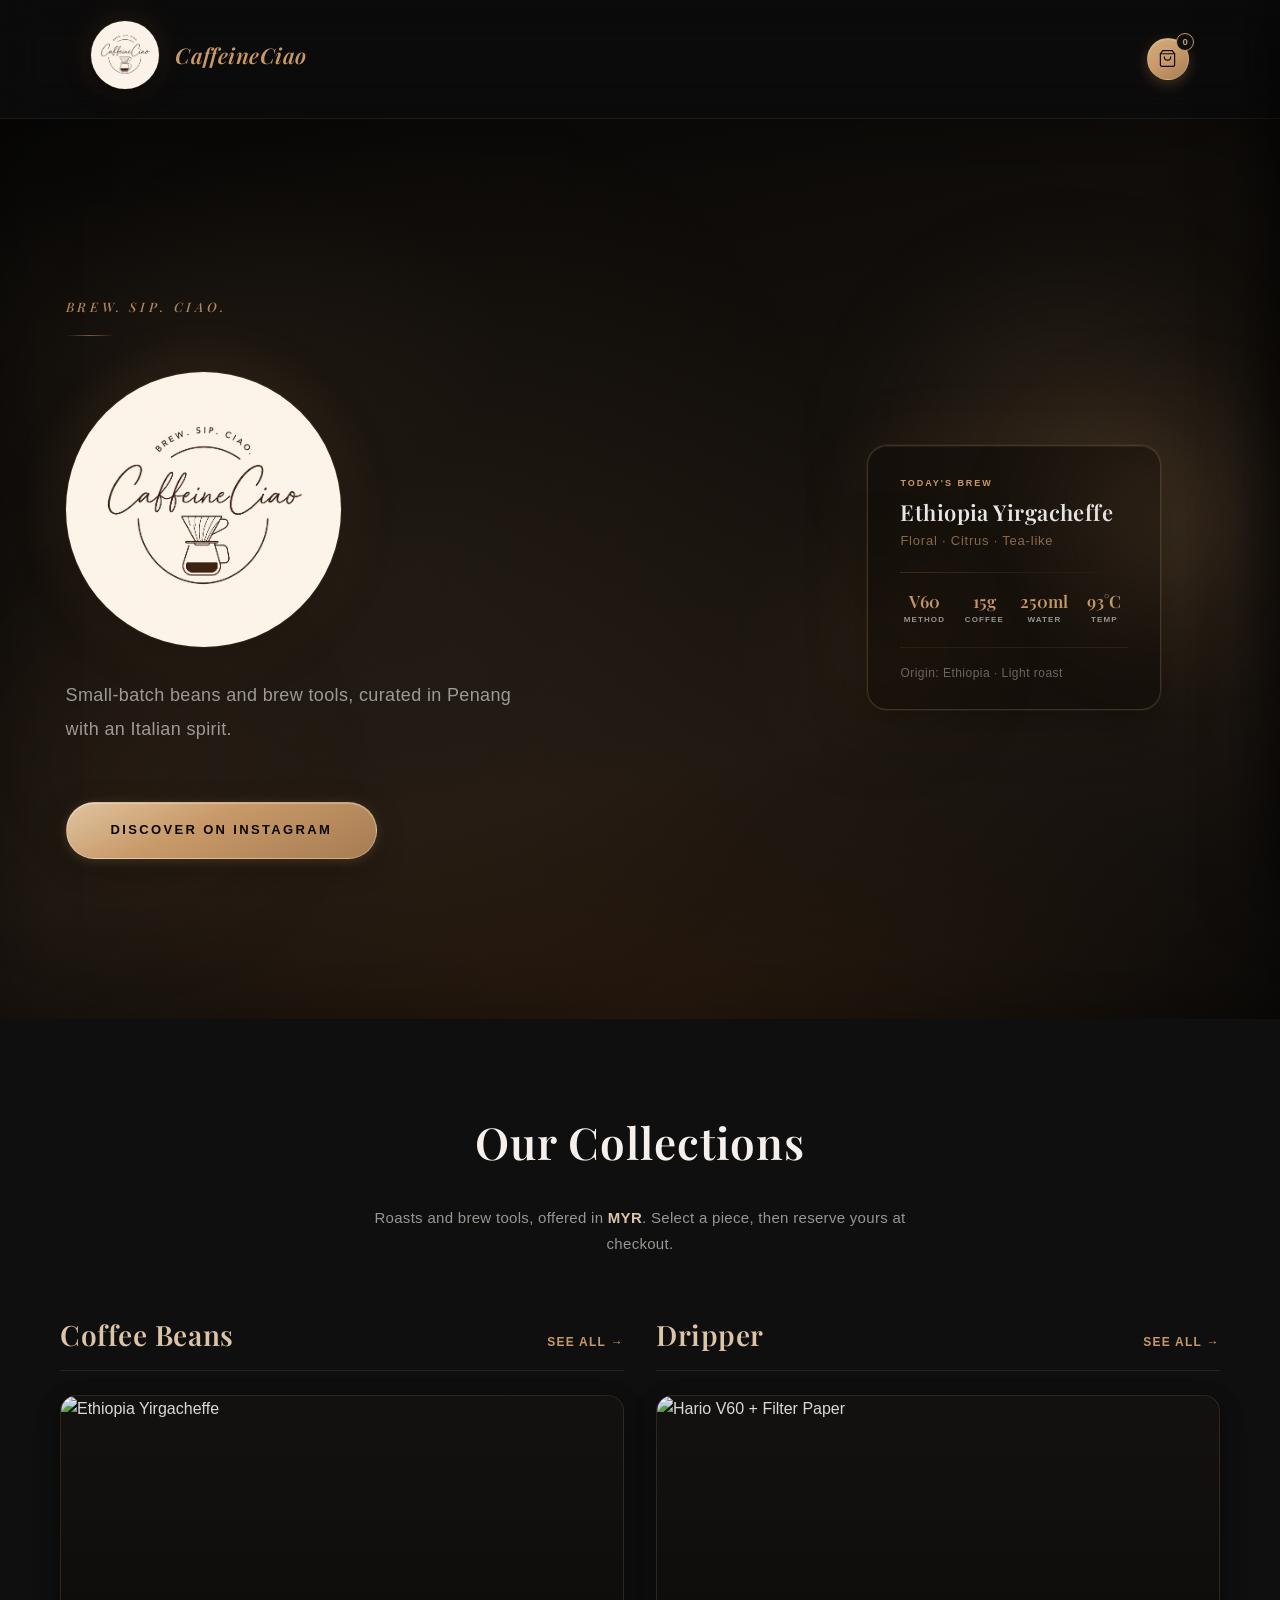
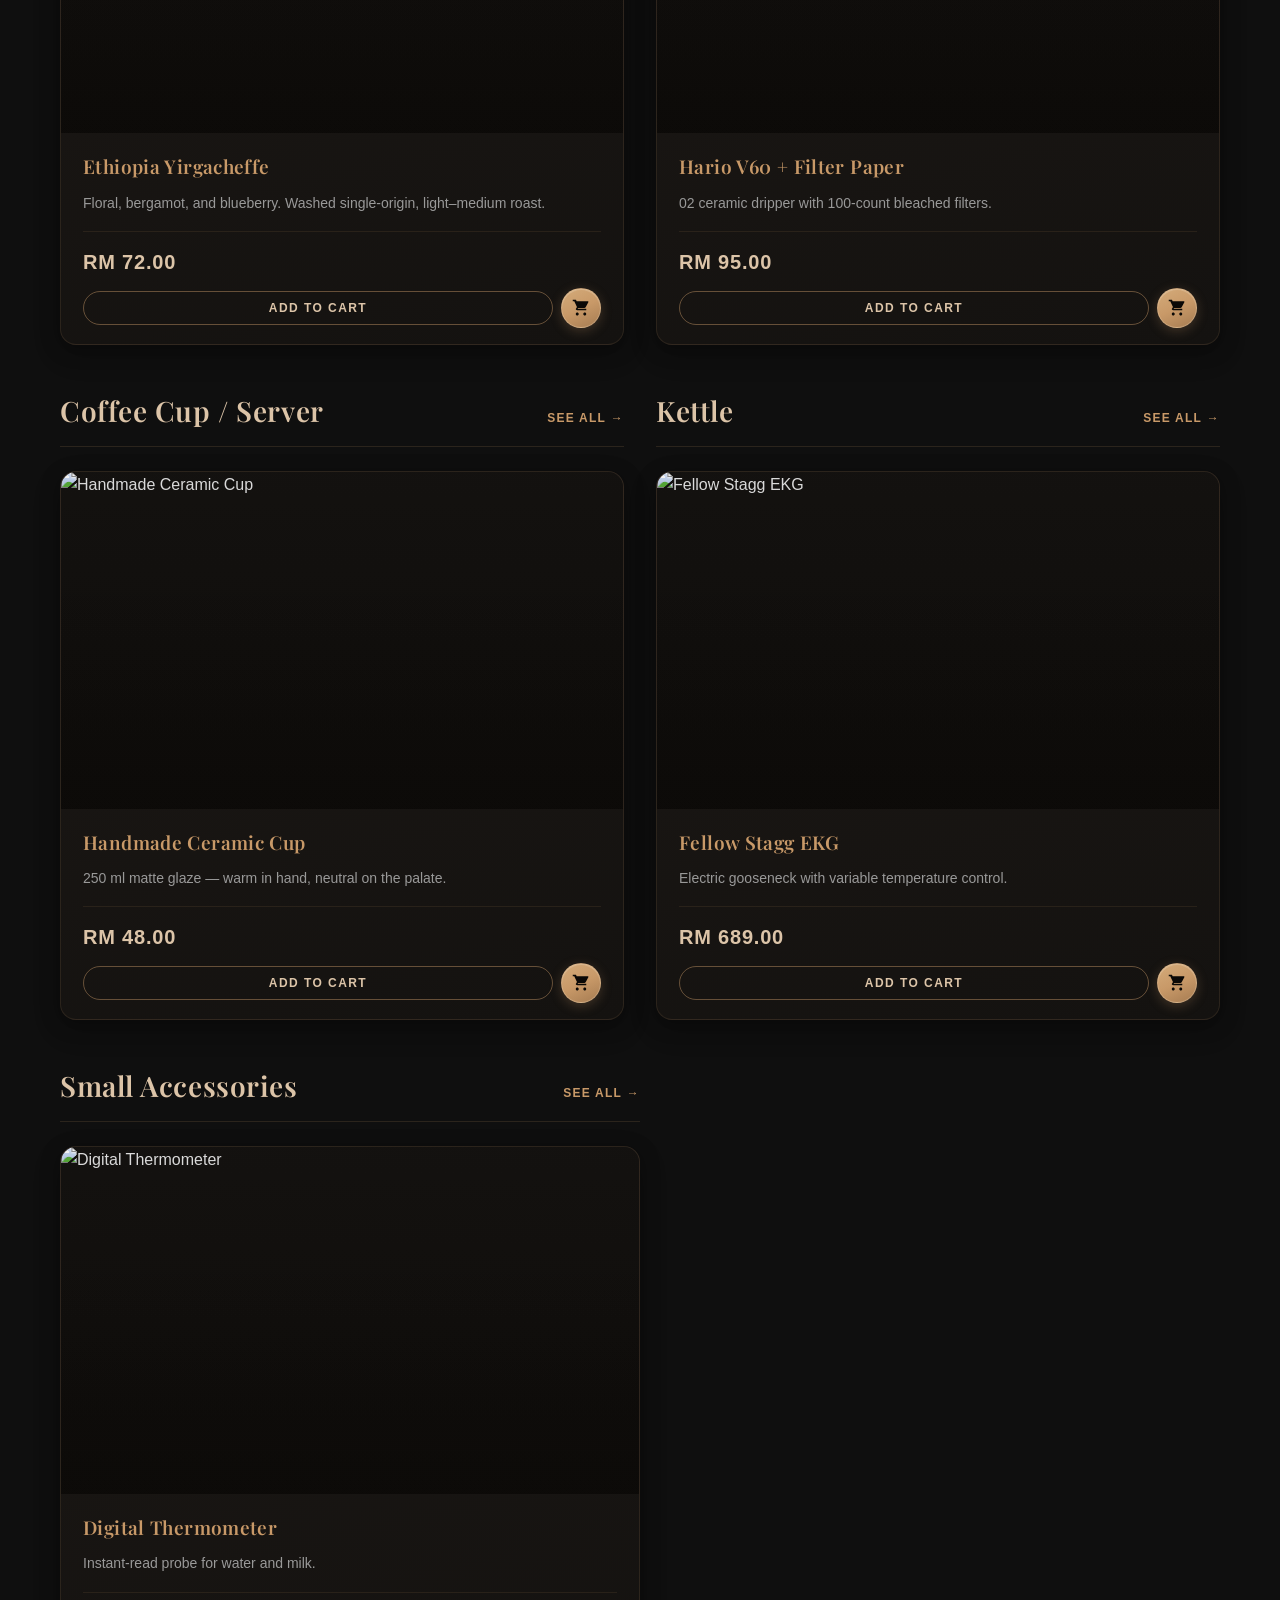
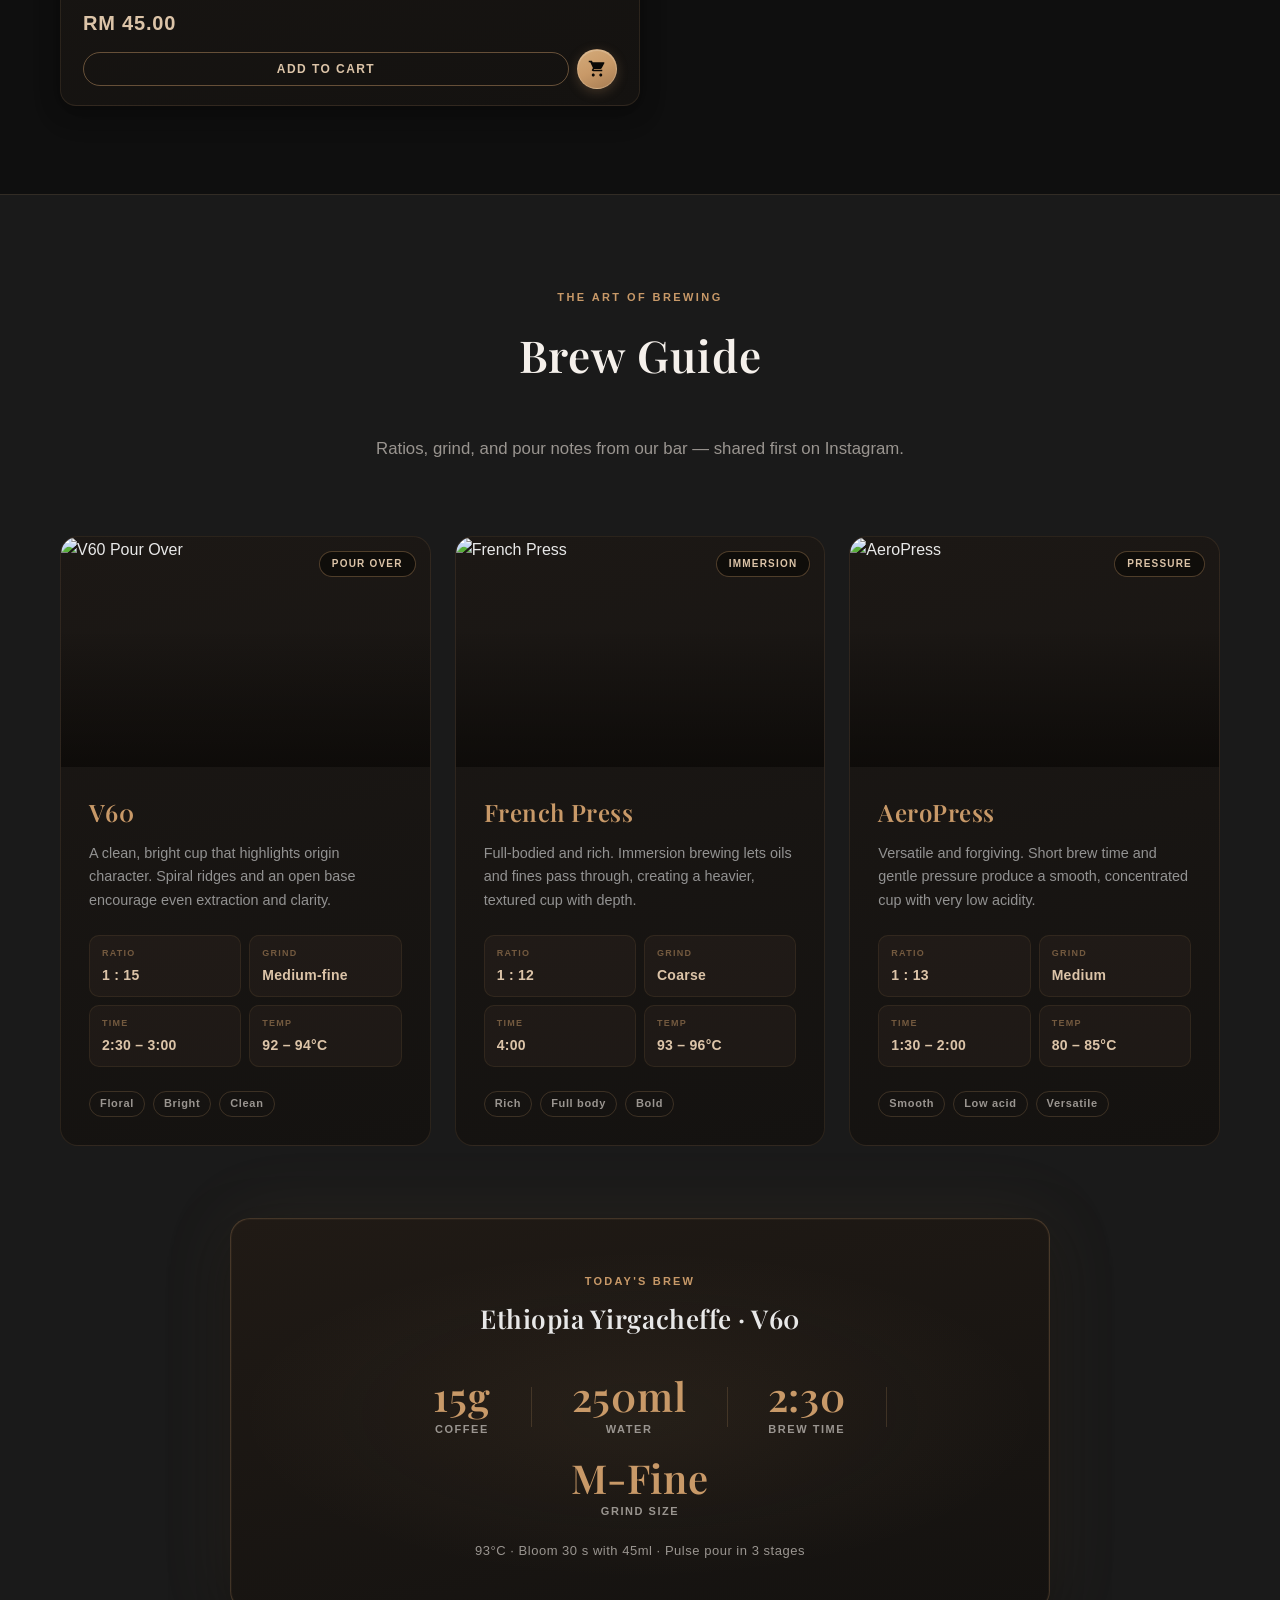
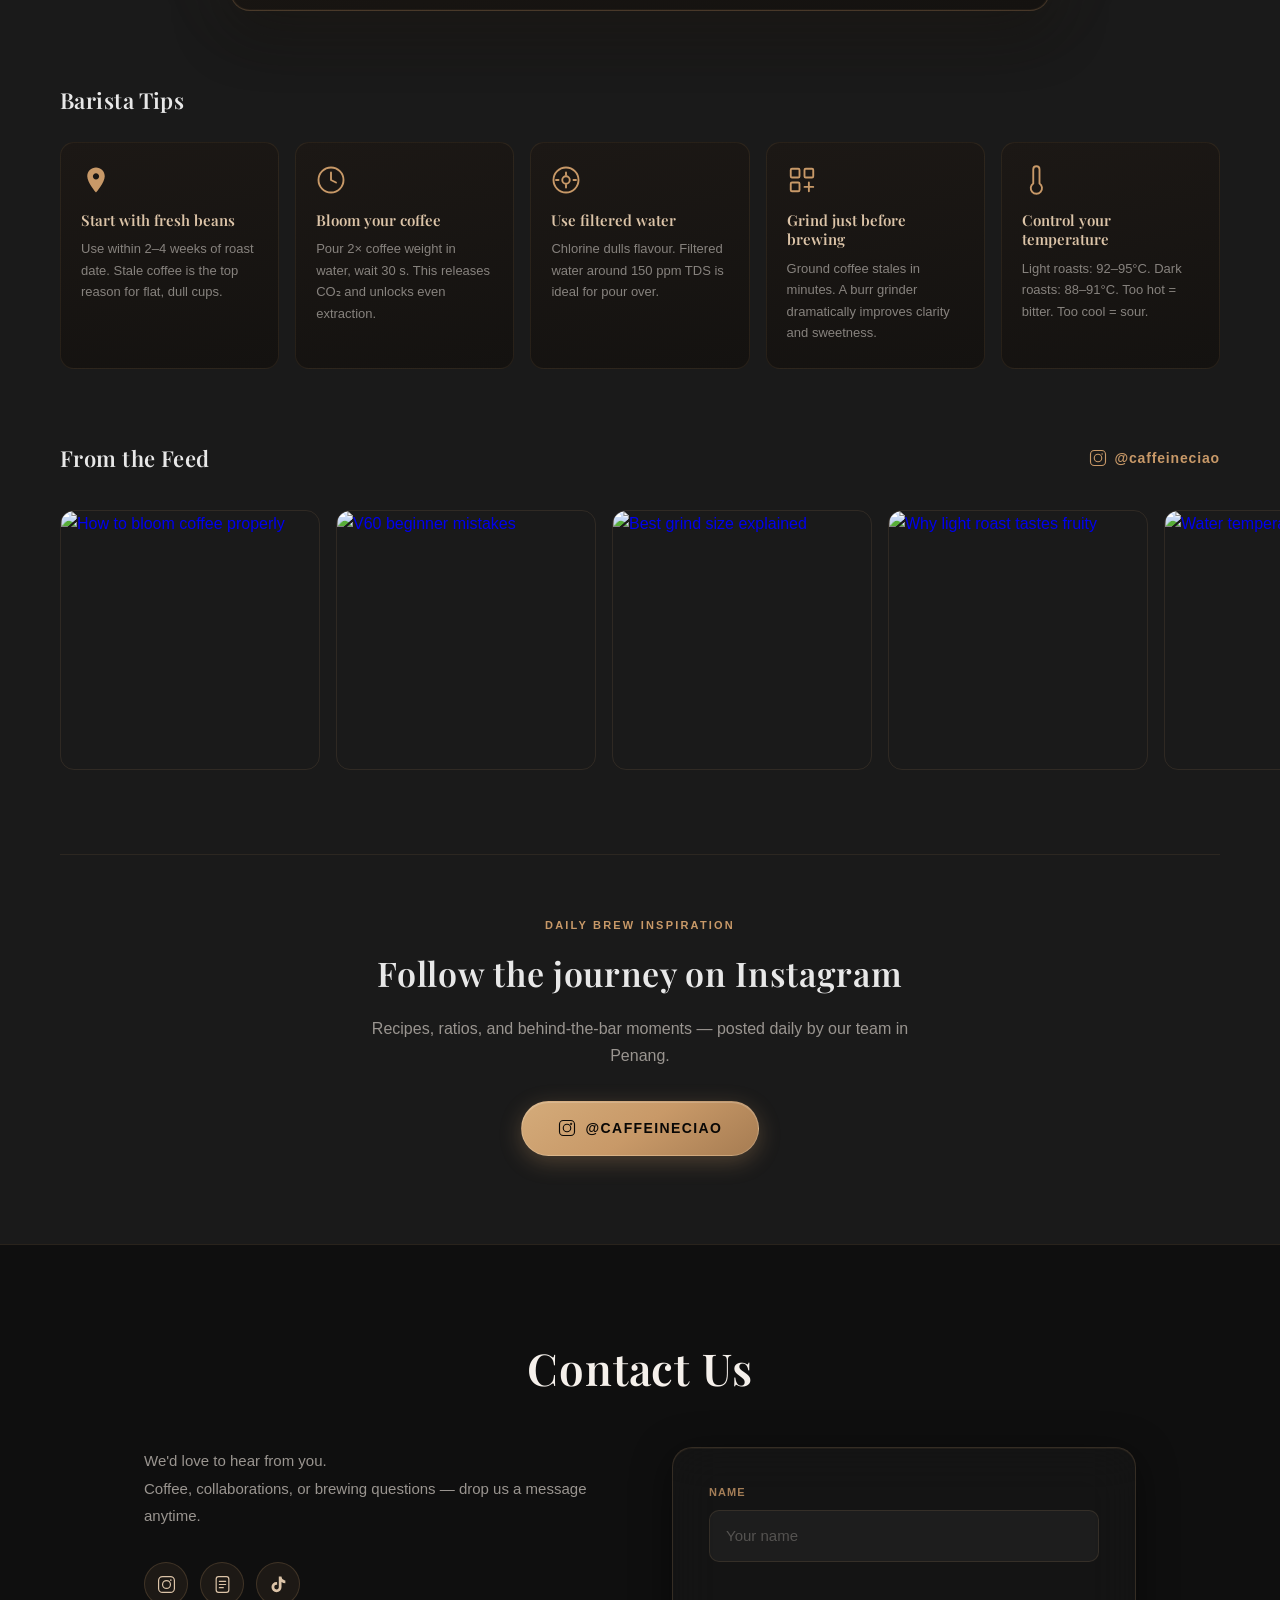
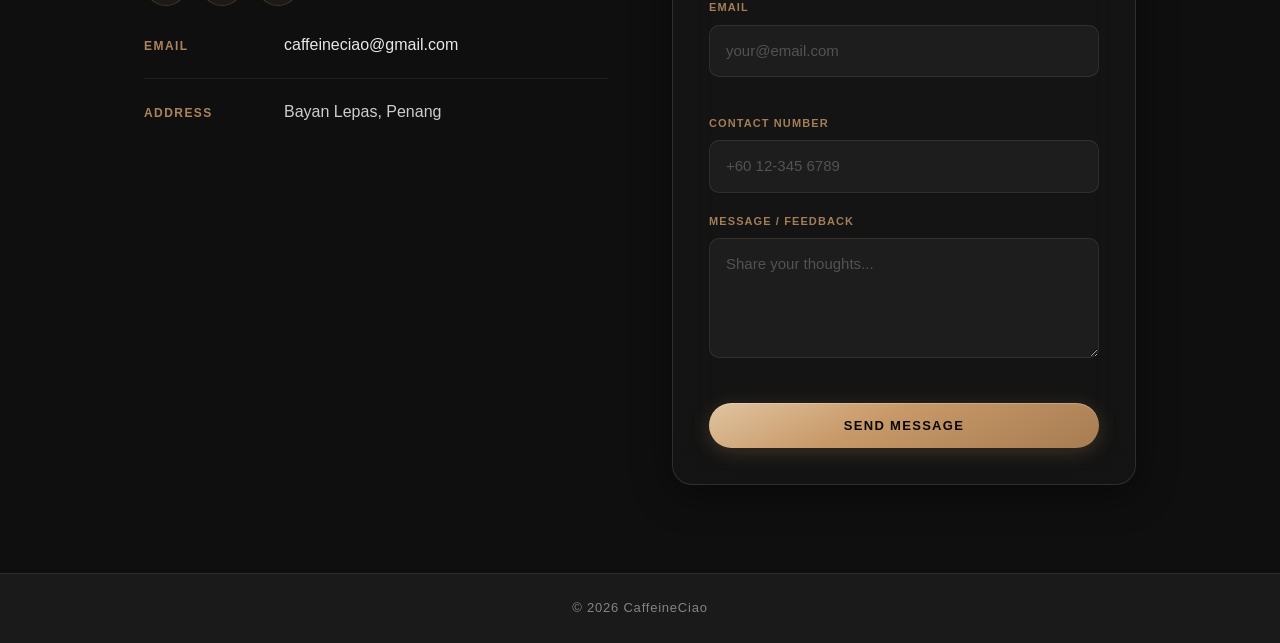
==== commit c575db20: "redesign product showcase: featured cards, side-by-side categories, compact layout Co-Authored-By: C" ====
--- a/index.html
+++ b/index.html
@@ -110,83 +110,49 @@
             <h2 class="section-title">Our Collections</h2>
             <p class="collections-intro">Roasts and brew tools, offered in <strong>MYR</strong>. Select a piece, then reserve yours at checkout.</p>
 
-            <div class="collection-category" id="coffee-beans">
-                <div class="category-header">
-                    <h3 class="category-title">Coffee Beans</h3>
-                    <button type="button" class="category-see-all">See All</button>
-                </div>
-                <div class="category-slider-wrap">
-                    <button type="button" class="slider-btn slider-btn--prev" aria-label="Previous" disabled>
-                        <svg viewBox="0 0 24 24" fill="none" aria-hidden="true" width="18" height="18"><path d="M15 18l-6-6 6-6" stroke="currentColor" stroke-width="2" stroke-linecap="round" stroke-linejoin="round"/></svg>
-                    </button>
+            <div class="shop-row">
+                <div class="collection-category" id="coffee-beans">
+                    <div class="category-header">
+                        <h3 class="category-title">Coffee Beans</h3>
+                        <button type="button" class="category-see-all">See All</button>
+                    </div>
                     <div class="products-grid" data-category="coffee-beans"></div>
-                    <button type="button" class="slider-btn slider-btn--next" aria-label="Next">
-                        <svg viewBox="0 0 24 24" fill="none" aria-hidden="true" width="18" height="18"><path d="M9 18l6-6-6-6" stroke="currentColor" stroke-width="2" stroke-linecap="round" stroke-linejoin="round"/></svg>
-                    </button>
-                </div>
-            </div>
-
-            <div class="collection-category" id="brew-gear">
-                <div class="category-header">
-                    <h3 class="category-title">Dripper</h3>
-                    <button type="button" class="category-see-all">See All</button>
-                </div>
-                <div class="category-slider-wrap">
-                    <button type="button" class="slider-btn slider-btn--prev" aria-label="Previous" disabled>
-                        <svg viewBox="0 0 24 24" fill="none" aria-hidden="true" width="18" height="18"><path d="M15 18l-6-6 6-6" stroke="currentColor" stroke-width="2" stroke-linecap="round" stroke-linejoin="round"/></svg>
-                    </button>
+                </div>
+
+                <div class="collection-category" id="brew-gear">
+                    <div class="category-header">
+                        <h3 class="category-title">Dripper</h3>
+                        <button type="button" class="category-see-all">See All</button>
+                    </div>
                     <div class="products-grid" data-category="drippers"></div>
-                    <button type="button" class="slider-btn slider-btn--next" aria-label="Next">
-                        <svg viewBox="0 0 24 24" fill="none" aria-hidden="true" width="18" height="18"><path d="M9 18l6-6-6-6" stroke="currentColor" stroke-width="2" stroke-linecap="round" stroke-linejoin="round"/></svg>
-                    </button>
-                </div>
-            </div>
-
-            <div class="collection-category" id="cups-servers">
-                <div class="category-header">
-                    <h3 class="category-title">Coffee Cup / Server</h3>
-                    <button type="button" class="category-see-all">See All</button>
-                </div>
-                <div class="category-slider-wrap">
-                    <button type="button" class="slider-btn slider-btn--prev" aria-label="Previous" disabled>
-                        <svg viewBox="0 0 24 24" fill="none" aria-hidden="true" width="18" height="18"><path d="M15 18l-6-6 6-6" stroke="currentColor" stroke-width="2" stroke-linecap="round" stroke-linejoin="round"/></svg>
-                    </button>
+                </div>
+            </div>
+
+            <div class="shop-row">
+                <div class="collection-category" id="cups-servers">
+                    <div class="category-header">
+                        <h3 class="category-title">Coffee Cup / Server</h3>
+                        <button type="button" class="category-see-all">See All</button>
+                    </div>
                     <div class="products-grid" data-category="cups-servers"></div>
-                    <button type="button" class="slider-btn slider-btn--next" aria-label="Next">
-                        <svg viewBox="0 0 24 24" fill="none" aria-hidden="true" width="18" height="18"><path d="M9 18l6-6-6-6" stroke="currentColor" stroke-width="2" stroke-linecap="round" stroke-linejoin="round"/></svg>
-                    </button>
-                </div>
-            </div>
-
-            <div class="collection-category" id="kettles">
-                <div class="category-header">
-                    <h3 class="category-title">Kettle</h3>
-                    <button type="button" class="category-see-all">See All</button>
-                </div>
-                <div class="category-slider-wrap">
-                    <button type="button" class="slider-btn slider-btn--prev" aria-label="Previous" disabled>
-                        <svg viewBox="0 0 24 24" fill="none" aria-hidden="true" width="18" height="18"><path d="M15 18l-6-6 6-6" stroke="currentColor" stroke-width="2" stroke-linecap="round" stroke-linejoin="round"/></svg>
-                    </button>
+                </div>
+
+                <div class="collection-category" id="kettles">
+                    <div class="category-header">
+                        <h3 class="category-title">Kettle</h3>
+                        <button type="button" class="category-see-all">See All</button>
+                    </div>
                     <div class="products-grid" data-category="kettles"></div>
-                    <button type="button" class="slider-btn slider-btn--next" aria-label="Next">
-                        <svg viewBox="0 0 24 24" fill="none" aria-hidden="true" width="18" height="18"><path d="M9 18l6-6-6-6" stroke="currentColor" stroke-width="2" stroke-linecap="round" stroke-linejoin="round"/></svg>
-                    </button>
-                </div>
-            </div>
-
-            <div class="collection-category" id="accessories">
-                <div class="category-header">
-                    <h3 class="category-title">Small Accessories</h3>
-                    <button type="button" class="category-see-all">See All</button>
-                </div>
-                <div class="category-slider-wrap">
-                    <button type="button" class="slider-btn slider-btn--prev" aria-label="Previous" disabled>
-                        <svg viewBox="0 0 24 24" fill="none" aria-hidden="true" width="18" height="18"><path d="M15 18l-6-6 6-6" stroke="currentColor" stroke-width="2" stroke-linecap="round" stroke-linejoin="round"/></svg>
-                    </button>
+                </div>
+            </div>
+
+            <div class="shop-row shop-row--solo">
+                <div class="collection-category" id="accessories">
+                    <div class="category-header">
+                        <h3 class="category-title">Small Accessories</h3>
+                        <button type="button" class="category-see-all">See All</button>
+                    </div>
                     <div class="products-grid" data-category="accessories"></div>
-                    <button type="button" class="slider-btn slider-btn--next" aria-label="Next">
-                        <svg viewBox="0 0 24 24" fill="none" aria-hidden="true" width="18" height="18"><path d="M9 18l6-6-6-6" stroke="currentColor" stroke-width="2" stroke-linecap="round" stroke-linejoin="round"/></svg>
-                    </button>
                 </div>
             </div>
         </div>
--- a/style.css
+++ b/style.css
@@ -16,7 +16,7 @@
     --border-gold: rgba(200, 153, 104, 0.14);
     --section-pad: clamp(4rem, 10vw, 5.5rem);
     --ease-out: cubic-bezier(0.22, 1, 0.36, 1);
-    --product-ratio: 4 / 3;
+    --product-ratio: 5 / 3;
 }
 
 html {
@@ -1349,12 +1349,8 @@
 }
 
 .collection-category {
-    margin-bottom: clamp(3rem, 8vw, 4.5rem);
     scroll-margin-top: 5rem;
-}
-
-.collection-category:last-child {
-    margin-bottom: 0;
+    min-width: 0;
 }
 
 .category-header {
@@ -1410,88 +1406,51 @@
     transform: rotate(90deg);
 }
 
-/* Slider wrapper */
-.category-slider-wrap {
-    display: flex;
-    align-items: center;
-    gap: 0.75rem;
-}
-
-/* Slider nav buttons */
-.slider-btn {
-    flex-shrink: 0;
-    width: 2.5rem;
-    height: 2.5rem;
-    border-radius: 50%;
-    background: linear-gradient(145deg, #d4ab7a 0%, #c89968 50%, #a67c52 100%);
-    border: 1px solid rgba(255, 235, 210, 0.22);
-    color: #0a0806;
-    cursor: pointer;
-    display: flex;
-    align-items: center;
-    justify-content: center;
-    box-shadow:
-        0 1px 0 rgba(255, 255, 255, 0.18) inset,
-        0 3px 12px rgba(200, 153, 104, 0.25);
-    transition:
-        transform 0.3s var(--ease-out),
-        box-shadow 0.3s var(--ease-out),
-        opacity 0.3s ease;
-}
-
-.slider-btn:hover:not(:disabled) {
-    transform: translateY(-1px);
-    box-shadow:
-        0 1px 0 rgba(255, 255, 255, 0.22) inset,
-        0 5px 18px rgba(200, 153, 104, 0.38);
-}
-
-.slider-btn:disabled {
-    opacity: 0.28;
-    cursor: not-allowed;
-    transform: none;
-}
-
-.collection-category.is-expanded .slider-btn {
+/* Shop row — categories side by side */
+.shop-row {
+    display: grid;
+    grid-template-columns: 1fr 1fr;
+    gap: clamp(1.25rem, 3vw, 2rem);
+    margin-bottom: clamp(2rem, 5vw, 2.75rem);
+}
+
+.shop-row:last-child {
+    margin-bottom: 0;
+}
+
+.shop-row--solo {
+    grid-template-columns: 1fr;
+    max-width: 50%;
+}
+
+/* When a category expands, it takes the full row */
+.shop-row .collection-category.is-expanded {
+    grid-column: 1 / -1;
+}
+
+/* Sibling hidden while another in the same row is expanded */
+.collection-category.is-sibling-hidden {
     display: none;
 }
 
-/* Products grid — horizontal carousel (default) */
+/* Products grid — featured single card (default) */
 .products-grid {
-    --slider-gap: clamp(1rem, 2.5vw, 1.5rem);
-    flex: 1;
-    min-width: 0;
-    display: flex;
-    gap: var(--slider-gap);
-    overflow-x: auto;
-    scroll-snap-type: x mandatory;
-    scroll-behavior: smooth;
-    scrollbar-width: none;
-    -ms-overflow-style: none;
-    align-items: stretch;
-}
-
-.products-grid::-webkit-scrollbar {
+    display: block;
+}
+
+.products-grid .product-card:not(:first-child) {
     display: none;
-}
-
-.products-grid .product-card {
-    flex: 0 0 calc((100% - 2 * var(--slider-gap)) / 3);
-    min-width: 0;
-    scroll-snap-align: start;
 }
 
 /* Expanded — multi-row grid */
 .collection-category.is-expanded .products-grid {
     display: grid;
-    grid-template-columns: repeat(auto-fill, minmax(270px, 1fr));
-    overflow: visible;
-    scroll-snap-type: none;
-    gap: clamp(1rem, 2.5vw, 1.5rem);
+    grid-template-columns: repeat(auto-fill, minmax(240px, 1fr));
+    gap: clamp(1rem, 2vw, 1.25rem);
 }
 
 .collection-category.is-expanded .products-grid .product-card {
-    flex: none;
+    display: flex;
 }
 
 /* Product Cards */
@@ -1614,7 +1573,7 @@
 }
 
 .product-info {
-    padding: 1.75rem 1.75rem 1.625rem;
+    padding: 1.125rem 1.375rem 1rem;
     flex-grow: 1;
     display: flex;
     flex-direction: column;
@@ -1623,7 +1582,7 @@
 
 .product-info h3 {
     font-family: 'Playfair Display', serif;
-    font-size: 1.375rem;
+    font-size: 1.1875rem;
     font-weight: 600;
     margin-bottom: 0.625rem;
     color: var(--accent);
@@ -1633,8 +1592,8 @@
 
 .product-description {
     color: rgba(160, 160, 160, 0.95);
-    font-size: 0.9375rem;
-    margin-bottom: 1.25rem;
+    font-size: 0.875rem;
+    margin-bottom: 1rem;
     flex-grow: 1;
     line-height: 1.65;
 }
@@ -1642,8 +1601,8 @@
 .product-footer {
     display: flex;
     flex-direction: column;
-    gap: 0.875rem;
-    padding-top: 1.25rem;
+    gap: 0.625rem;
+    padding-top: 0.875rem;
     margin-top: auto;
     border-top: 1px solid rgba(200, 153, 104, 0.1);
 }
@@ -2916,21 +2875,8 @@
         font-size: 1.25rem;
     }
 
-    .products-grid {
-        --slider-gap: 1.25rem;
-    }
-
-    .products-grid .product-card {
-        flex: 0 0 calc((100% - var(--slider-gap)) / 2);
-    }
-
     .collection-category.is-expanded .products-grid {
-        grid-template-columns: repeat(auto-fill, minmax(240px, 1fr));
-    }
-
-    .slider-btn {
-        width: 2.25rem;
-        height: 2.25rem;
+        grid-template-columns: repeat(auto-fill, minmax(200px, 1fr));
     }
 
     .section-title {
@@ -2976,6 +2922,14 @@
 
     .footer .container p + p {
         margin-top: 0.75rem;
+    }
+
+    .shop-row {
+        grid-template-columns: 1fr;
+    }
+
+    .shop-row--solo {
+        max-width: 100%;
     }
 }
 
@@ -3059,19 +3013,6 @@
 
     .products {
         padding: 2.75rem 0;
-    }
-
-    .products-grid {
-        --slider-gap: 1rem;
-    }
-
-    .products-grid .product-card {
-        flex: 0 0 80%;
-    }
-
-    .slider-btn {
-        width: 2rem;
-        height: 2rem;
     }
 
     .checkout-item {
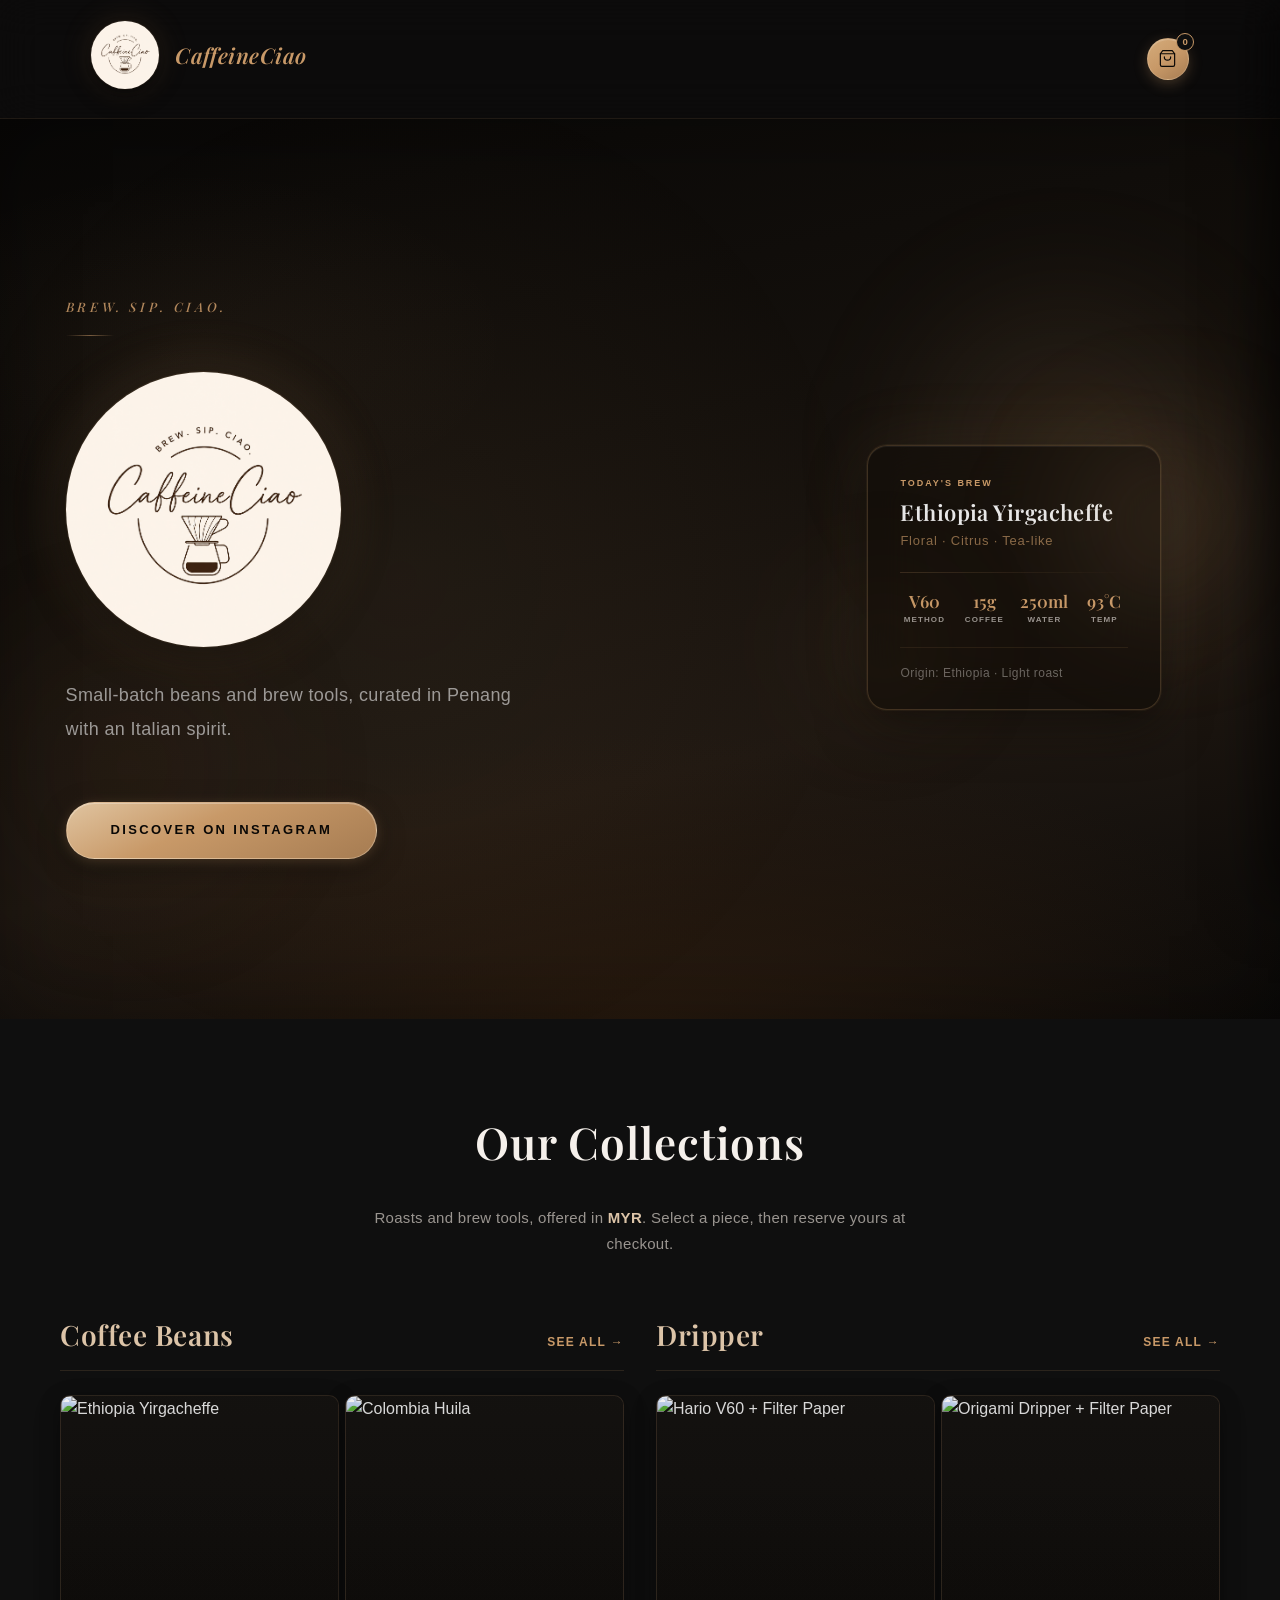
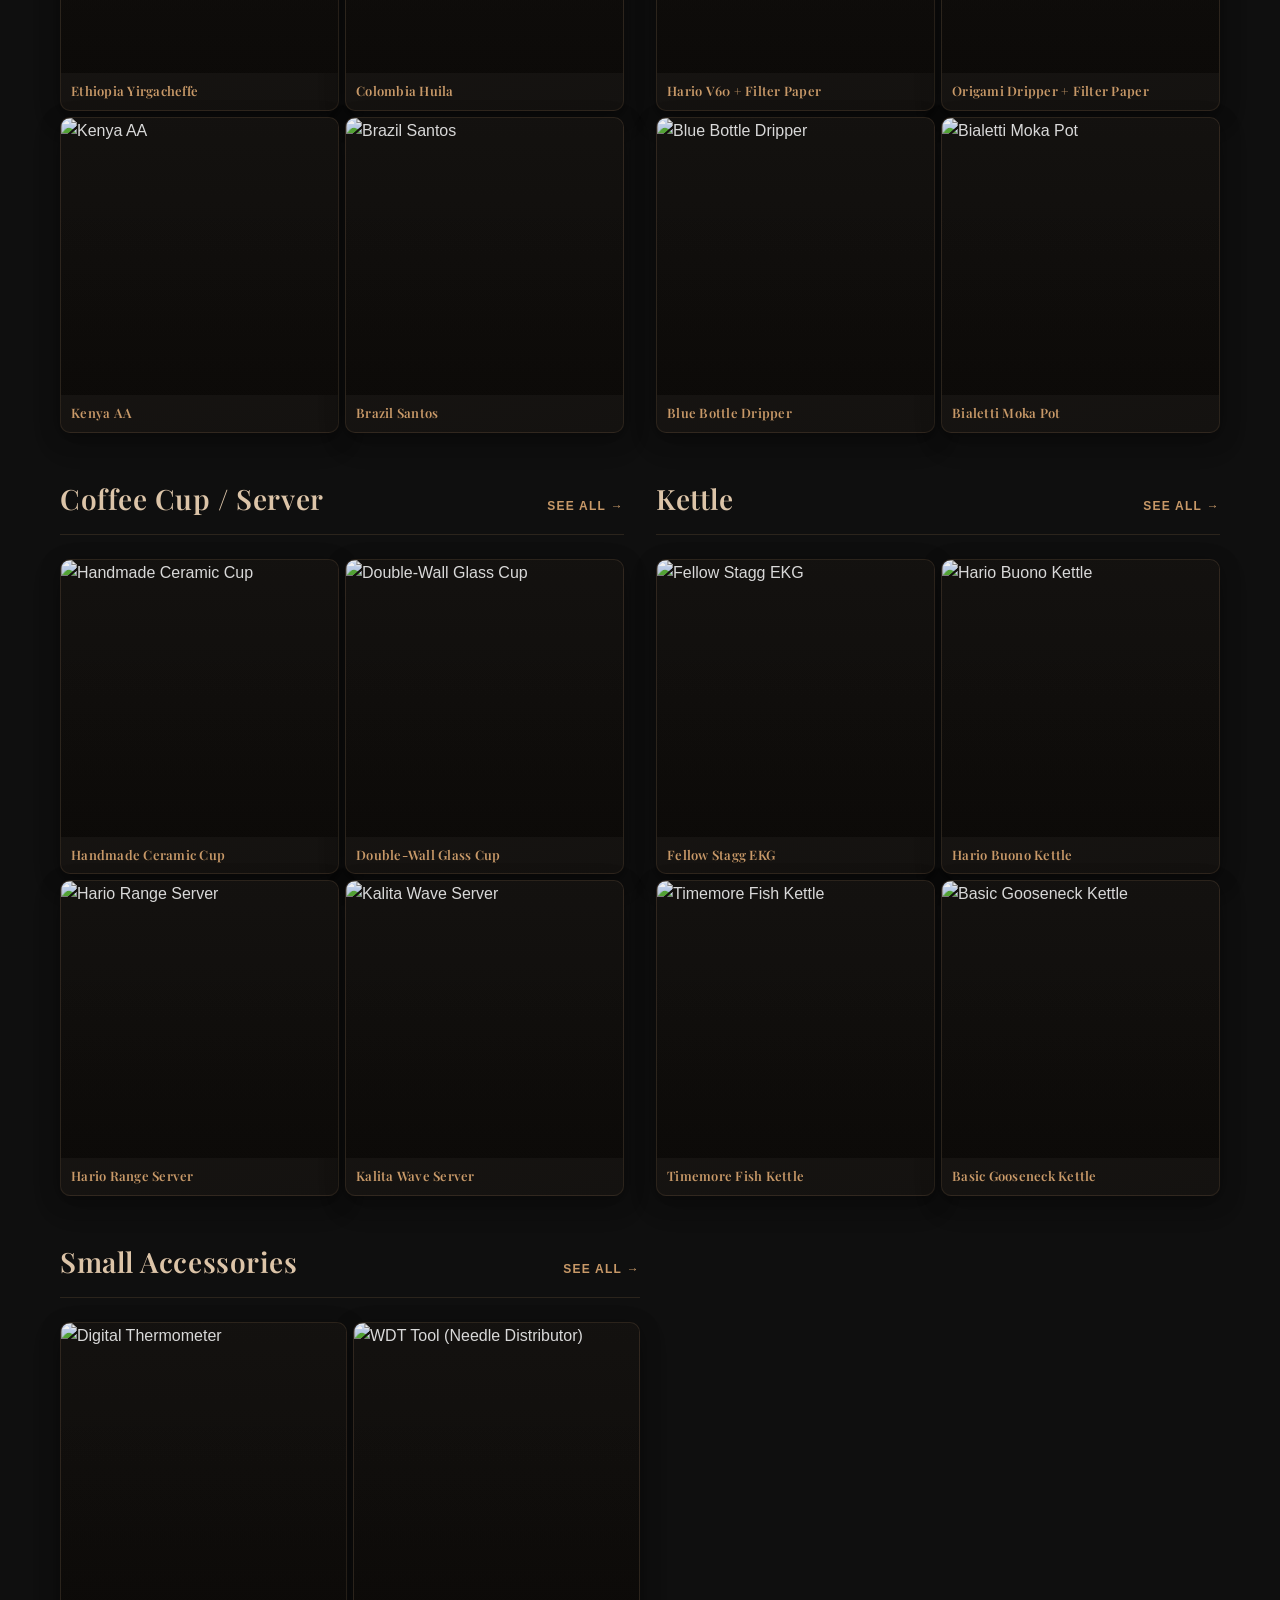
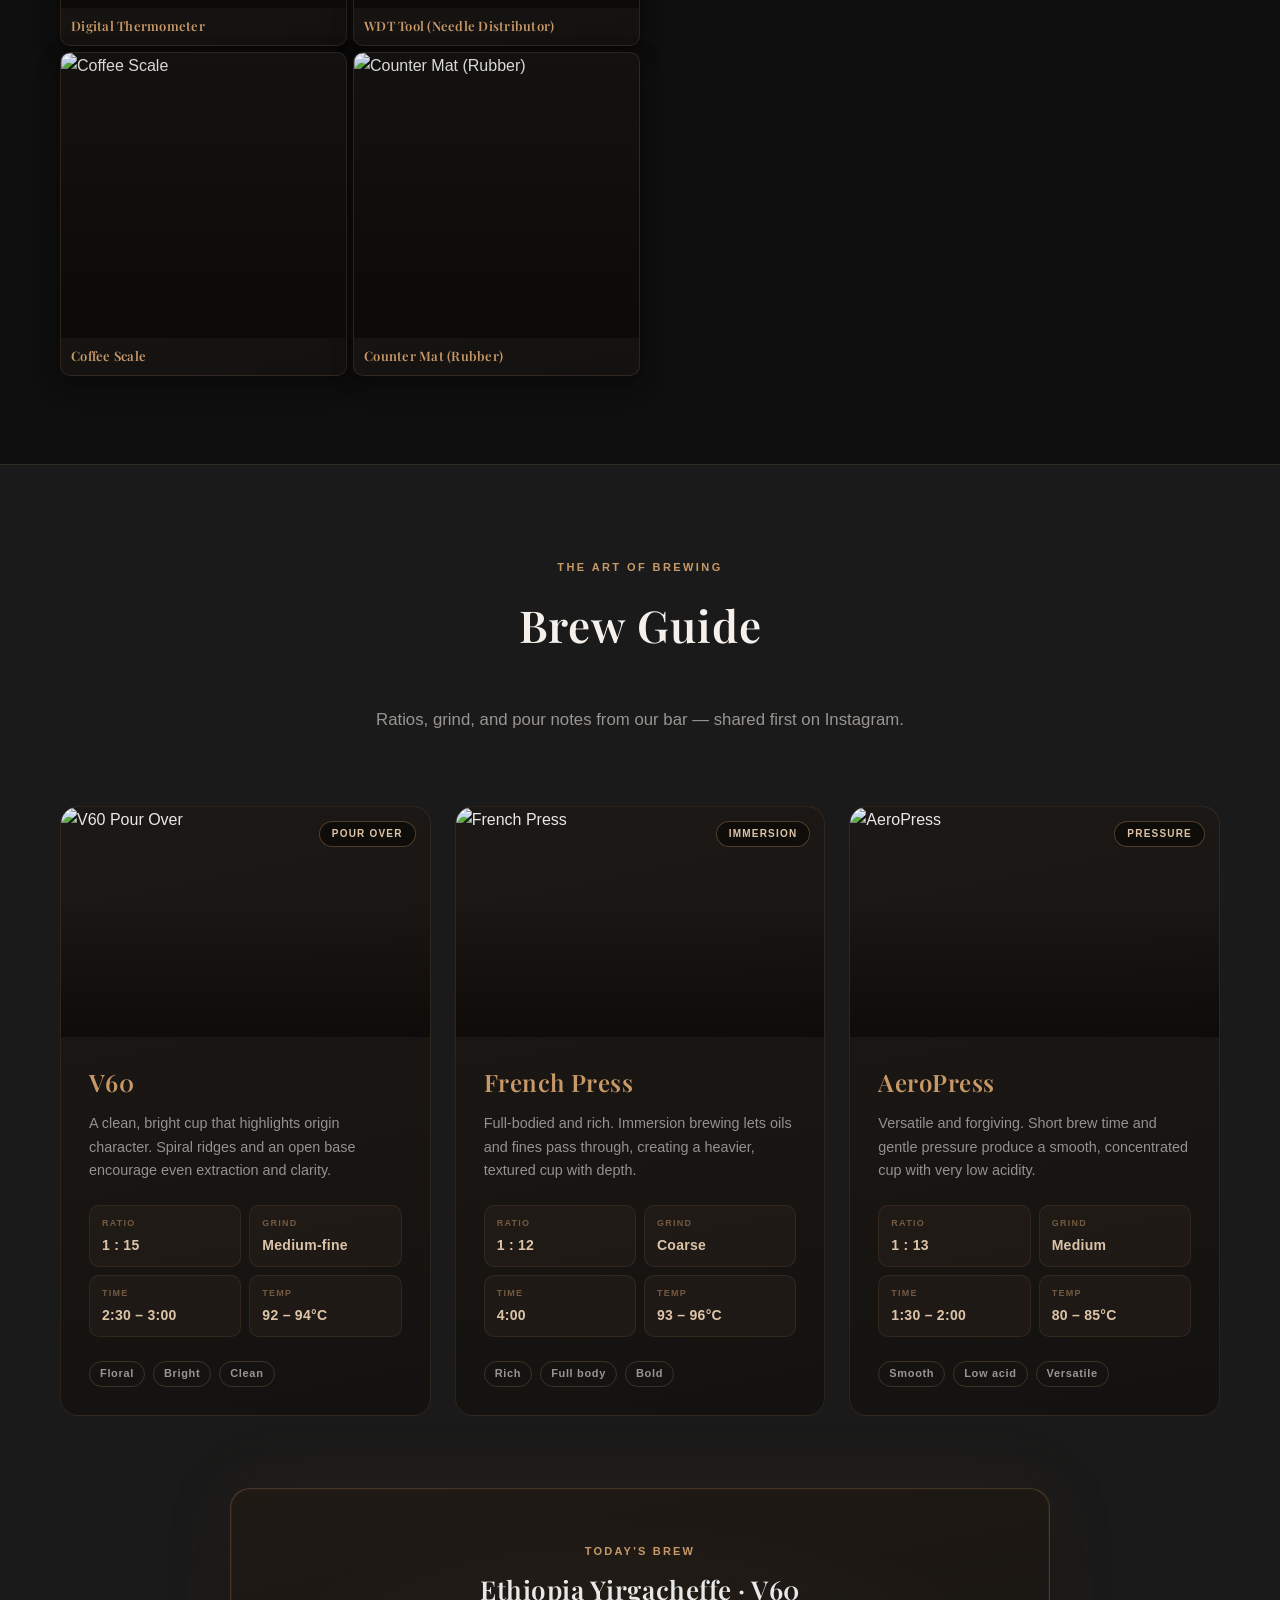
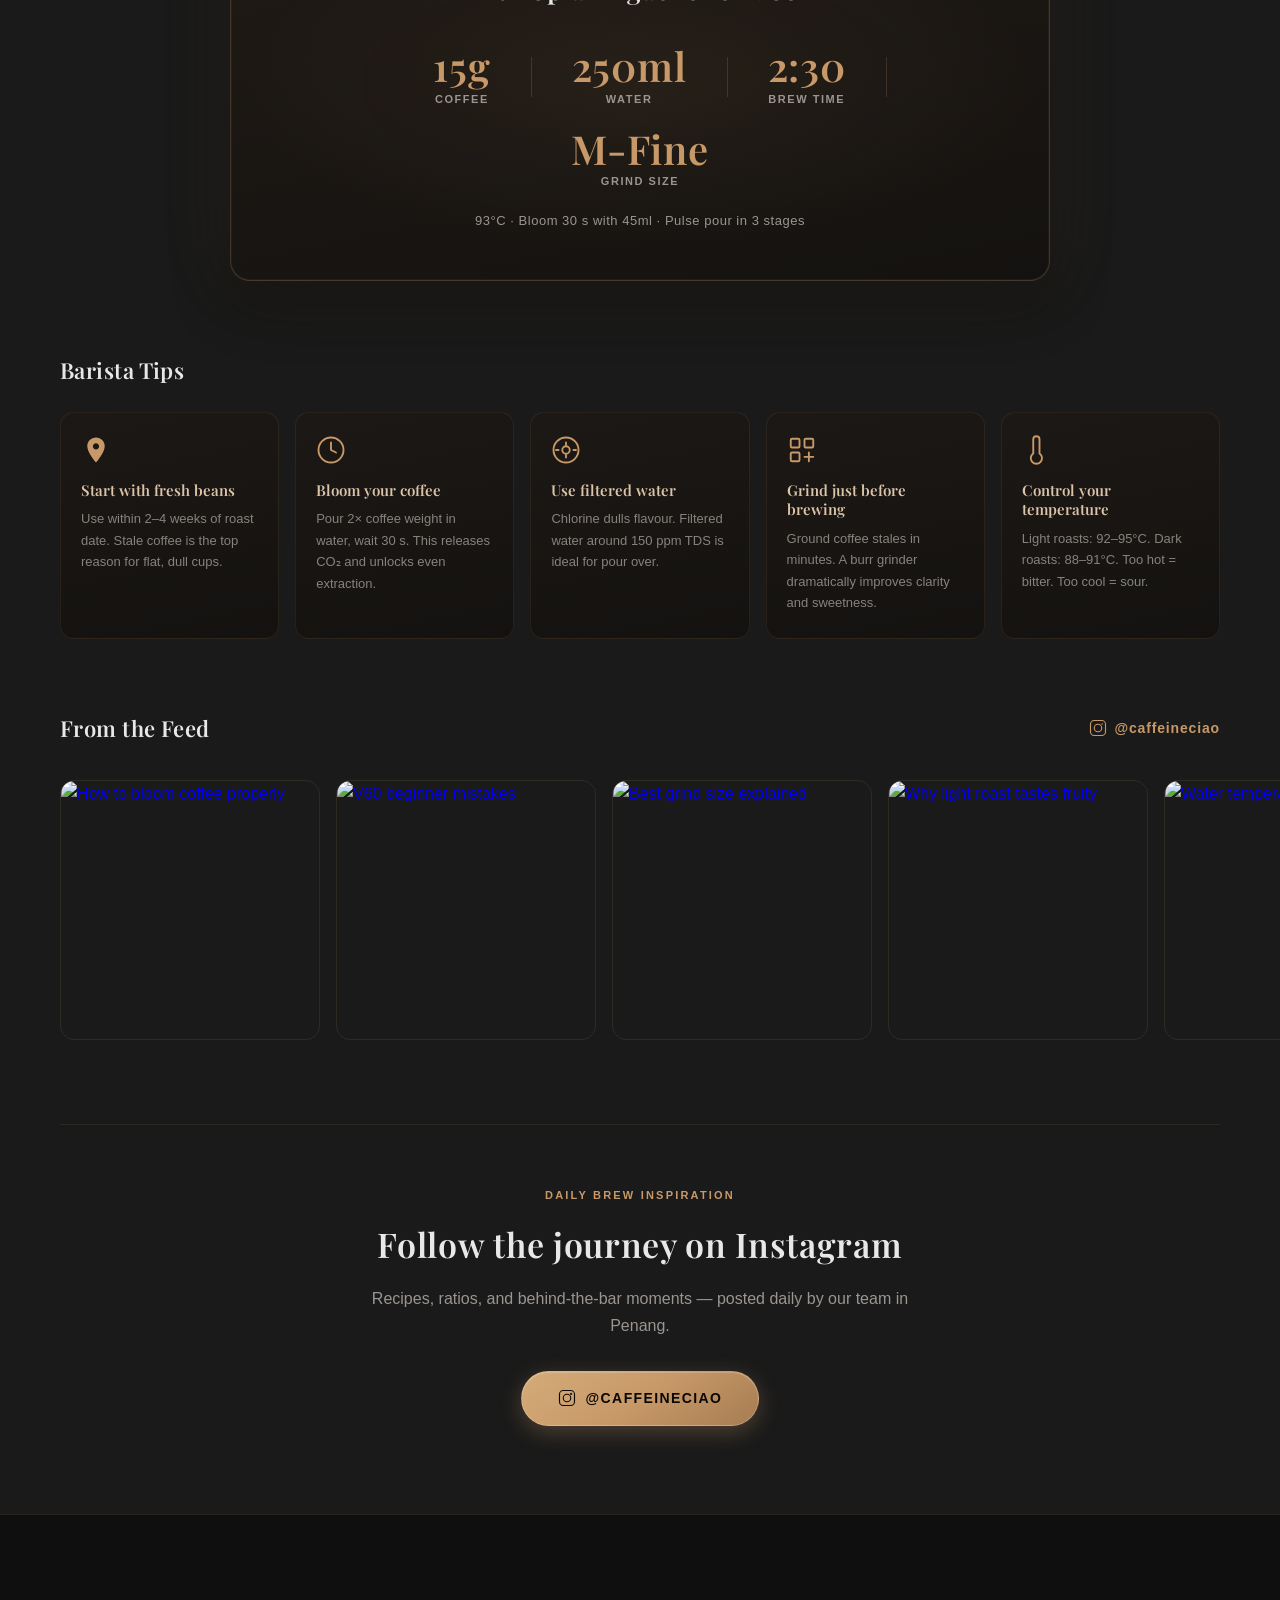
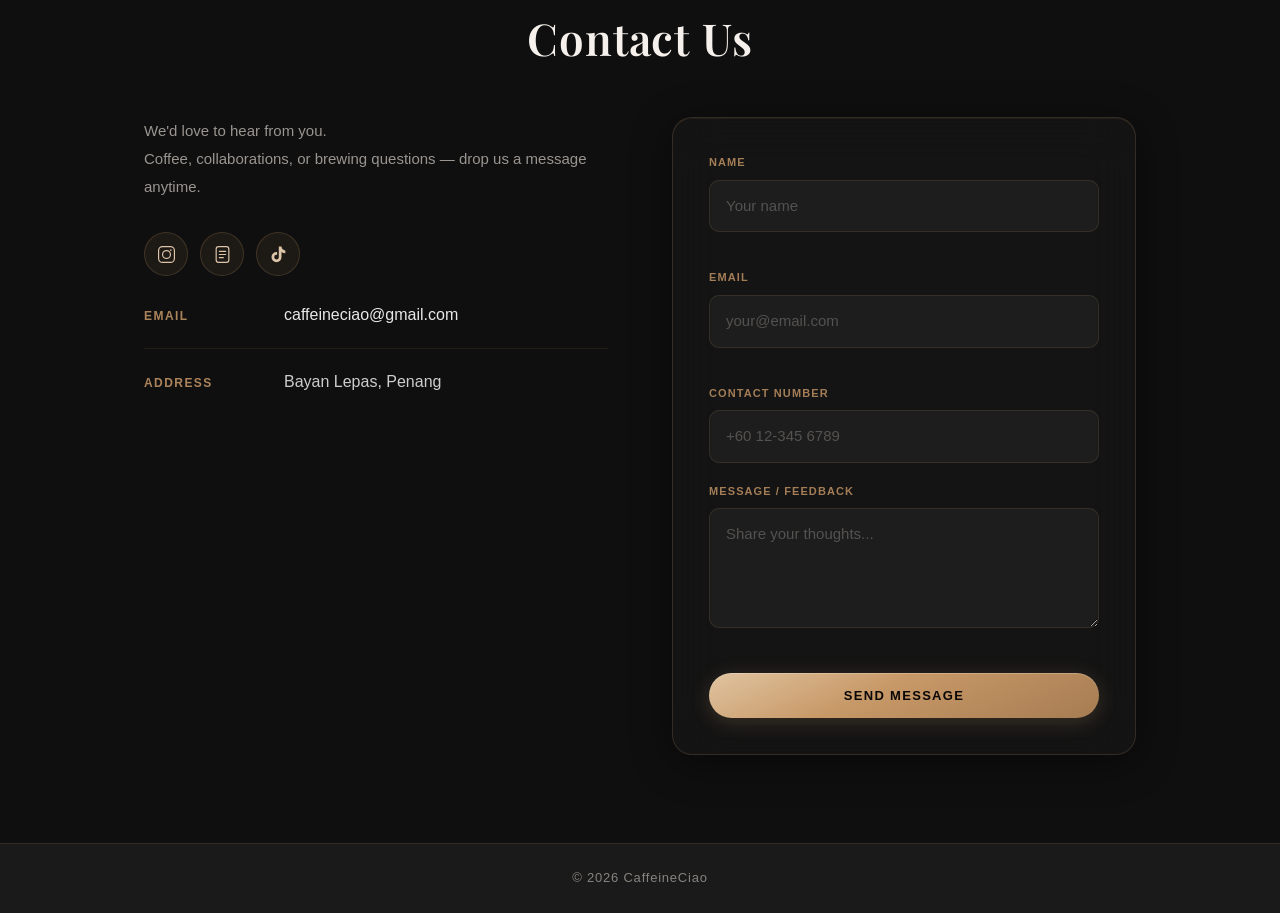
==== commit 745a1602: "add thumbnail grid, product modal, and WhatsApp checkout flow - Product overview shows 2x2 photo thu" ====
--- a/index.html
+++ b/index.html
@@ -503,13 +503,73 @@
                 <span class="mini-cart-subtotal-label">Subtotal</span>
                 <span class="mini-cart-subtotal-value" id="mini-cart-subtotal">RM 0.00</span>
             </div>
-            <a href="checkout.html" class="mini-cart-checkout-btn">Proceed to Checkout</a>
+            <a href="checkout.html" class="mini-cart-checkout-btn">View Full Checkout</a>
+            <button type="button" class="whatsapp-btn" id="mini-cart-whatsapp-btn">
+                <svg viewBox="0 0 24 24" fill="currentColor" width="20" height="20" aria-hidden="true">
+                    <path d="M17.472 14.382c-.297-.149-1.758-.867-2.03-.967-.273-.099-.471-.148-.67.15-.197.297-.767.966-.94 1.164-.173.199-.347.223-.644.075-.297-.15-1.255-.463-2.39-1.475-.883-.788-1.48-1.761-1.653-2.059-.173-.297-.018-.458.13-.606.134-.133.298-.347.446-.52.149-.174.198-.298.298-.497.099-.198.05-.371-.025-.52-.075-.149-.669-1.612-.916-2.207-.242-.579-.487-.5-.669-.51-.173-.008-.371-.01-.57-.01-.198 0-.52.074-.792.372-.272.297-1.04 1.016-1.04 2.479 0 1.462 1.065 2.875 1.213 3.074.149.198 2.096 3.2 5.077 4.487.709.306 1.262.489 1.694.625.712.227 1.36.195 1.871.118.571-.085 1.758-.719 2.006-1.413.248-.694.248-1.289.173-1.413-.074-.124-.272-.198-.57-.347m-5.421 7.403h-.004a9.87 9.87 0 01-5.031-1.378l-.361-.214-3.741.982.998-3.648-.235-.374a9.86 9.86 0 01-1.51-5.26c.001-5.45 4.436-9.884 9.888-9.884 2.64 0 5.122 1.03 6.988 2.898a9.825 9.825 0 012.893 6.994c-.003 5.45-4.437 9.884-9.885 9.884m8.413-18.297A11.815 11.815 0 0012.05 0C5.495 0 .16 5.335.157 11.892c0 2.096.547 4.142 1.588 5.945L.057 24l6.305-1.654a11.882 11.882 0 005.683 1.448h.005c6.554 0 11.89-5.335 11.893-11.893a11.821 11.821 0 00-3.48-8.413z"/>
+                </svg>
+                Checkout via WhatsApp
+            </button>
         </div>
     </aside>
+
+    <!-- Product Detail Modal -->
+    <div class="product-modal-overlay" id="product-modal-overlay" aria-hidden="true"></div>
+    <div class="product-modal" id="product-modal" role="dialog" aria-modal="true" aria-labelledby="product-modal-name" hidden>
+        <button type="button" class="product-modal-close" id="product-modal-close" aria-label="Close">
+            <svg viewBox="0 0 24 24" fill="none" aria-hidden="true" width="16" height="16">
+                <path d="M18 6L6 18M6 6l12 12" stroke="currentColor" stroke-width="1.75" stroke-linecap="round"/>
+            </svg>
+        </button>
+        <div class="product-modal-image-wrap">
+            <img class="product-modal-img" id="product-modal-img" src="" alt="" loading="eager">
+        </div>
+        <div class="product-modal-body">
+            <p class="product-modal-category" id="product-modal-category"></p>
+            <h2 class="product-modal-name" id="product-modal-name"></h2>
+            <p class="product-modal-desc" id="product-modal-desc"></p>
+            <div class="product-modal-footer">
+                <span class="product-modal-price" id="product-modal-price"></span>
+                <div class="product-actions">
+                    <button type="button" class="add-btn" id="product-modal-add-btn">Add to Cart</button>
+                    <a href="checkout.html" class="checkout-btn" aria-label="Go to checkout">
+                        <svg class="checkout-btn-icon" viewBox="0 0 24 24" aria-hidden="true">
+                            <path d="M7 18c-1.1 0-1.99.9-1.99 2S5.9 22 7 22s2-.9 2-2-.9-2-2-2zm10 0c-1.1 0-1.99.9-1.99 2s.89 2 1.99 2 2-.9 2-2-.9-2-2-2zM7.16 14l.84-2h8.45c.75 0 1.41-.41 1.75-1.03l3.58-6.49A1 1 0 0021.33 3H6.21l-.94-2H1v2h2l3.6 7.59-1.35 2.44C4.52 13.37 5.48 15 7 15h12v-2H7.42l-.26-.48z"/>
+                        </svg>
+                    </a>
+                </div>
+            </div>
+        </div>
+    </div>
+
+    <!-- WhatsApp Customer Info Modal -->
+    <div class="wa-modal-overlay" id="wa-modal-overlay" aria-hidden="true"></div>
+    <div class="wa-modal" id="wa-modal" role="dialog" aria-modal="true" aria-labelledby="wa-modal-title" hidden>
+        <h2 class="wa-modal-title" id="wa-modal-title">Almost there</h2>
+        <p class="wa-modal-subtitle">We'll include your details in the WhatsApp order.</p>
+        <div class="wa-field">
+            <label for="wa-name">Your Name</label>
+            <input type="text" id="wa-name" placeholder="e.g. Sarah" autocomplete="name">
+            <p class="wa-field-error" id="wa-name-error"></p>
+        </div>
+        <div class="wa-field">
+            <label for="wa-phone">Phone Number</label>
+            <input type="tel" id="wa-phone" placeholder="e.g. 0123456789" autocomplete="tel">
+            <p class="wa-field-error" id="wa-phone-error"></p>
+        </div>
+        <div class="wa-modal-actions">
+            <button type="button" class="wa-cancel-btn" id="wa-cancel-btn">Cancel</button>
+            <button type="button" class="wa-confirm-btn" id="wa-confirm-btn">Send via WhatsApp</button>
+        </div>
+    </div>
+
+    <!-- WhatsApp Redirect Toast -->
+    <div class="wa-toast" id="wa-toast" aria-live="polite">Redirecting to WhatsApp...</div>
 
     <script src="nav-dropdown.js"></script>
     <script src="cart.js"></script>
     <script src="products.js"></script>
+    <script src="whatsapp.js"></script>
     <script src="contact.js"></script>
     <script>
         const navbar = document.querySelector('.navbar');
--- a/style.css
+++ b/style.css
@@ -1433,16 +1433,49 @@
     display: none;
 }
 
-/* Products grid — featured single card (default) */
+/* Products grid — 2×2 thumbnail overview (default) */
 .products-grid {
-    display: block;
-}
-
-.products-grid .product-card:not(:first-child) {
+    display: block; /* fallback */
+}
+
+.collection-category:not(.is-expanded) .products-grid {
+    display: grid;
+    grid-template-columns: 1fr 1fr;
+    gap: 0.375rem;
+}
+
+.collection-category:not(.is-expanded) .products-grid .product-card:nth-child(n+5) {
     display: none;
 }
 
-/* Expanded — multi-row grid */
+.collection-category:not(.is-expanded) .products-grid .product-card {
+    cursor: pointer;
+    border-radius: 10px;
+}
+
+.collection-category:not(.is-expanded) .products-grid .product-image {
+    aspect-ratio: 1;
+}
+
+.collection-category:not(.is-expanded) .products-grid .product-info {
+    padding: 0.5rem 0.625rem;
+    flex-grow: 0;
+}
+
+.collection-category:not(.is-expanded) .products-grid .product-description,
+.collection-category:not(.is-expanded) .products-grid .product-footer {
+    display: none;
+}
+
+.collection-category:not(.is-expanded) .products-grid .product-info h3 {
+    font-size: 0.8125rem;
+    margin-bottom: 0;
+    white-space: nowrap;
+    overflow: hidden;
+    text-overflow: ellipsis;
+}
+
+/* Expanded — full collection grid */
 .collection-category.is-expanded .products-grid {
     display: grid;
     grid-template-columns: repeat(auto-fill, minmax(240px, 1fr));
@@ -1451,6 +1484,7 @@
 
 .collection-category.is-expanded .products-grid .product-card {
     display: flex;
+    cursor: default;
 }
 
 /* Product Cards */
@@ -1692,6 +1726,373 @@
 
 .add-btn:active {
     transform: translateY(0) scale(0.98);
+}
+
+/* ── Product Detail Modal ─────────────────────────────────────── */
+.product-modal-overlay {
+    position: fixed;
+    inset: 0;
+    background: rgba(8, 6, 4, 0.78);
+    backdrop-filter: blur(10px) saturate(1.2);
+    -webkit-backdrop-filter: blur(10px) saturate(1.2);
+    z-index: 600;
+    opacity: 0;
+    pointer-events: none;
+    transition: opacity 0.35s ease;
+}
+
+.product-modal-overlay.is-open {
+    opacity: 1;
+    pointer-events: auto;
+}
+
+.product-modal {
+    position: fixed;
+    top: 50%;
+    left: 50%;
+    transform: translate(-50%, -48%) scale(0.96);
+    width: min(92vw, 700px);
+    max-height: 88vh;
+    background: linear-gradient(168deg, #201a15 0%, #141210 100%);
+    border: 1px solid rgba(200, 153, 104, 0.22);
+    border-radius: 20px;
+    overflow: hidden;
+    z-index: 601;
+    display: flex;
+    flex-direction: column;
+    opacity: 0;
+    pointer-events: none;
+    transition:
+        transform 0.42s cubic-bezier(0.22, 1, 0.36, 1),
+        opacity 0.35s ease;
+    box-shadow:
+        0 32px 80px rgba(0, 0, 0, 0.65),
+        0 0 0 1px rgba(200, 153, 104, 0.06);
+}
+
+@media (min-width: 560px) {
+    .product-modal {
+        flex-direction: row;
+    }
+}
+
+.product-modal.is-open {
+    transform: translate(-50%, -50%) scale(1);
+    opacity: 1;
+    pointer-events: auto;
+}
+
+.product-modal-close {
+    position: absolute;
+    top: 0.875rem;
+    right: 0.875rem;
+    width: 2rem;
+    height: 2rem;
+    border-radius: 50%;
+    background: rgba(14, 11, 9, 0.8);
+    border: 1px solid rgba(200, 153, 104, 0.22);
+    color: var(--accent-soft);
+    cursor: pointer;
+    display: flex;
+    align-items: center;
+    justify-content: center;
+    z-index: 2;
+    flex-shrink: 0;
+    transition: background 0.3s ease, border-color 0.3s ease, transform 0.35s var(--ease-out);
+}
+
+.product-modal-close:hover {
+    background: rgba(200, 153, 104, 0.18);
+    border-color: rgba(200, 153, 104, 0.45);
+    transform: rotate(90deg) scale(1.06);
+}
+
+.product-modal-image-wrap {
+    flex-shrink: 0;
+    width: 100%;
+    max-height: 45vw;
+    min-height: 200px;
+    overflow: hidden;
+    position: relative;
+    background: #141210;
+}
+
+@media (min-width: 560px) {
+    .product-modal-image-wrap {
+        width: 44%;
+        max-height: none;
+        min-height: 0;
+    }
+}
+
+.product-modal-img {
+    width: 100%;
+    height: 100%;
+    object-fit: cover;
+    object-position: center;
+    display: block;
+}
+
+.product-modal-body {
+    flex: 1;
+    padding: 2rem 1.75rem 1.75rem;
+    display: flex;
+    flex-direction: column;
+    gap: 0.625rem;
+    overflow-y: auto;
+    min-width: 0;
+}
+
+.product-modal-category {
+    font-size: 0.6875rem;
+    font-weight: 700;
+    letter-spacing: 0.14em;
+    text-transform: uppercase;
+    color: var(--accent);
+    margin: 0;
+}
+
+.product-modal-name {
+    font-family: 'Playfair Display', serif;
+    font-size: clamp(1.25rem, 3vw, 1.625rem);
+    font-weight: 600;
+    color: #f5f0eb;
+    letter-spacing: 0.02em;
+    margin: 0;
+}
+
+.product-modal-desc {
+    color: rgba(160, 160, 160, 0.95);
+    font-size: 0.9375rem;
+    line-height: 1.7;
+    flex-grow: 1;
+    margin: 0.25rem 0 0;
+}
+
+.product-modal-footer {
+    display: flex;
+    flex-direction: column;
+    gap: 0.875rem;
+    padding-top: 1.125rem;
+    border-top: 1px solid rgba(200, 153, 104, 0.12);
+    margin-top: auto;
+}
+
+.product-modal-price {
+    font-size: 1.375rem;
+    font-weight: 600;
+    color: var(--accent-soft);
+    letter-spacing: 0.04em;
+}
+
+/* ── WhatsApp Checkout ───────────────────────────────────────── */
+.whatsapp-btn {
+    display: flex;
+    align-items: center;
+    justify-content: center;
+    gap: 0.625rem;
+    width: 100%;
+    padding: 0.875rem 1.5rem;
+    border-radius: 50px;
+    background: linear-gradient(135deg, #25d366 0%, #1ebe5d 100%);
+    color: #fff;
+    font-weight: 700;
+    font-size: 0.9375rem;
+    letter-spacing: 0.04em;
+    border: none;
+    cursor: pointer;
+    text-decoration: none;
+    transition:
+        transform 0.35s var(--ease-out),
+        box-shadow 0.35s var(--ease-out),
+        filter 0.35s ease;
+    box-shadow: 0 4px 20px rgba(37, 211, 102, 0.28);
+}
+
+.whatsapp-btn:hover {
+    transform: translateY(-2px);
+    box-shadow: 0 8px 28px rgba(37, 211, 102, 0.44);
+    filter: brightness(1.06);
+}
+
+.whatsapp-btn:active {
+    transform: translateY(0) scale(0.98);
+}
+
+.whatsapp-btn svg {
+    flex-shrink: 0;
+}
+
+/* WhatsApp customer info modal */
+.wa-modal-overlay {
+    position: fixed;
+    inset: 0;
+    background: rgba(8, 6, 4, 0.78);
+    backdrop-filter: blur(10px);
+    -webkit-backdrop-filter: blur(10px);
+    z-index: 700;
+    opacity: 0;
+    pointer-events: none;
+    transition: opacity 0.3s ease;
+}
+
+.wa-modal-overlay.is-open {
+    opacity: 1;
+    pointer-events: auto;
+}
+
+.wa-modal {
+    position: fixed;
+    top: 50%;
+    left: 50%;
+    transform: translate(-50%, -48%) scale(0.96);
+    width: min(92vw, 420px);
+    background: linear-gradient(168deg, #201a15 0%, #141210 100%);
+    border: 1px solid rgba(200, 153, 104, 0.22);
+    border-radius: 20px;
+    padding: 2rem 1.875rem;
+    z-index: 701;
+    opacity: 0;
+    pointer-events: none;
+    transition:
+        transform 0.4s cubic-bezier(0.22, 1, 0.36, 1),
+        opacity 0.3s ease;
+    box-shadow: 0 32px 80px rgba(0, 0, 0, 0.65);
+}
+
+.wa-modal.is-open {
+    transform: translate(-50%, -50%) scale(1);
+    opacity: 1;
+    pointer-events: auto;
+}
+
+.wa-modal-title {
+    font-family: 'Playfair Display', serif;
+    font-size: 1.25rem;
+    font-weight: 600;
+    color: #f5f0eb;
+    margin-bottom: 0.375rem;
+}
+
+.wa-modal-subtitle {
+    font-size: 0.875rem;
+    color: var(--text-muted);
+    margin-bottom: 1.5rem;
+}
+
+.wa-field {
+    margin-bottom: 1rem;
+}
+
+.wa-field label {
+    display: block;
+    font-size: 0.75rem;
+    font-weight: 600;
+    letter-spacing: 0.1em;
+    text-transform: uppercase;
+    color: var(--accent);
+    margin-bottom: 0.375rem;
+}
+
+.wa-field input {
+    width: 100%;
+    padding: 0.75rem 1rem;
+    background: rgba(200, 153, 104, 0.06);
+    border: 1px solid rgba(200, 153, 104, 0.2);
+    border-radius: 10px;
+    color: #f5f0eb;
+    font-size: 0.9375rem;
+    font-family: inherit;
+    outline: none;
+    transition: border-color 0.3s ease, background 0.3s ease;
+    box-sizing: border-box;
+}
+
+.wa-field input:focus {
+    border-color: rgba(200, 153, 104, 0.5);
+    background: rgba(200, 153, 104, 0.09);
+}
+
+.wa-field input.is-error {
+    border-color: rgba(220, 80, 80, 0.6);
+}
+
+.wa-field-error {
+    font-size: 0.75rem;
+    color: #e07070;
+    margin-top: 0.25rem;
+    min-height: 1rem;
+}
+
+.wa-modal-actions {
+    display: flex;
+    gap: 0.75rem;
+    margin-top: 1.5rem;
+}
+
+.wa-cancel-btn {
+    flex: 1;
+    padding: 0.75rem;
+    border-radius: 50px;
+    background: transparent;
+    border: 1px solid rgba(200, 153, 104, 0.25);
+    color: var(--text-muted);
+    font-weight: 600;
+    font-size: 0.875rem;
+    cursor: pointer;
+    transition: border-color 0.3s ease, color 0.3s ease;
+}
+
+.wa-cancel-btn:hover {
+    border-color: rgba(200, 153, 104, 0.45);
+    color: var(--accent-soft);
+}
+
+.wa-confirm-btn {
+    flex: 2;
+    padding: 0.75rem;
+    border-radius: 50px;
+    background: linear-gradient(135deg, #25d366 0%, #1ebe5d 100%);
+    border: none;
+    color: #fff;
+    font-weight: 700;
+    font-size: 0.9375rem;
+    cursor: pointer;
+    transition: transform 0.3s var(--ease-out), box-shadow 0.3s ease, filter 0.3s ease;
+    box-shadow: 0 4px 16px rgba(37, 211, 102, 0.28);
+}
+
+.wa-confirm-btn:hover {
+    transform: translateY(-1px);
+    box-shadow: 0 6px 22px rgba(37, 211, 102, 0.42);
+    filter: brightness(1.05);
+}
+
+/* Toast notification */
+.wa-toast {
+    position: fixed;
+    bottom: 2rem;
+    left: 50%;
+    transform: translateX(-50%) translateY(1rem);
+    background: rgba(37, 211, 102, 0.15);
+    border: 1px solid rgba(37, 211, 102, 0.35);
+    color: #5ddf8a;
+    padding: 0.75rem 1.5rem;
+    border-radius: 50px;
+    font-size: 0.875rem;
+    font-weight: 600;
+    letter-spacing: 0.06em;
+    z-index: 800;
+    opacity: 0;
+    pointer-events: none;
+    transition: opacity 0.35s ease, transform 0.35s var(--ease-out);
+    backdrop-filter: blur(12px);
+    white-space: nowrap;
+}
+
+.wa-toast.is-visible {
+    opacity: 1;
+    transform: translateX(-50%) translateY(0);
 }
 
 /* Cart modal */
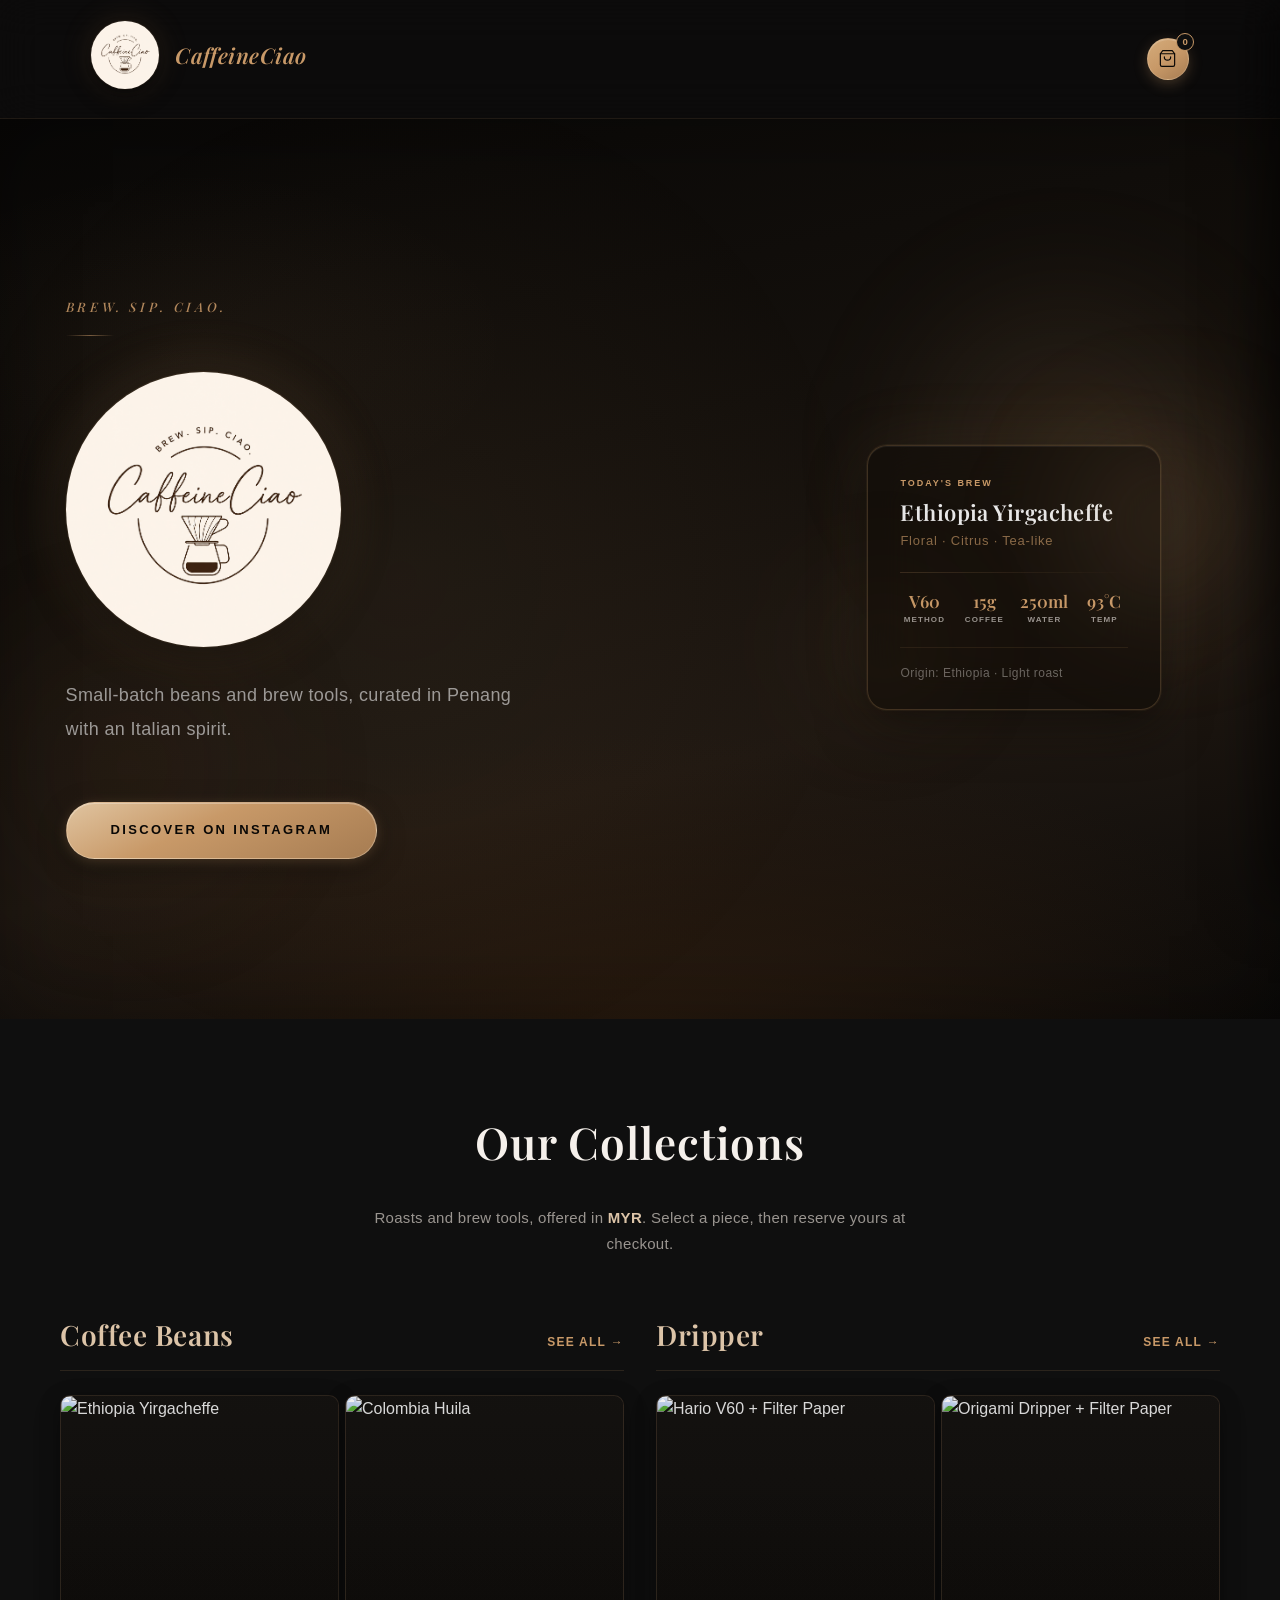
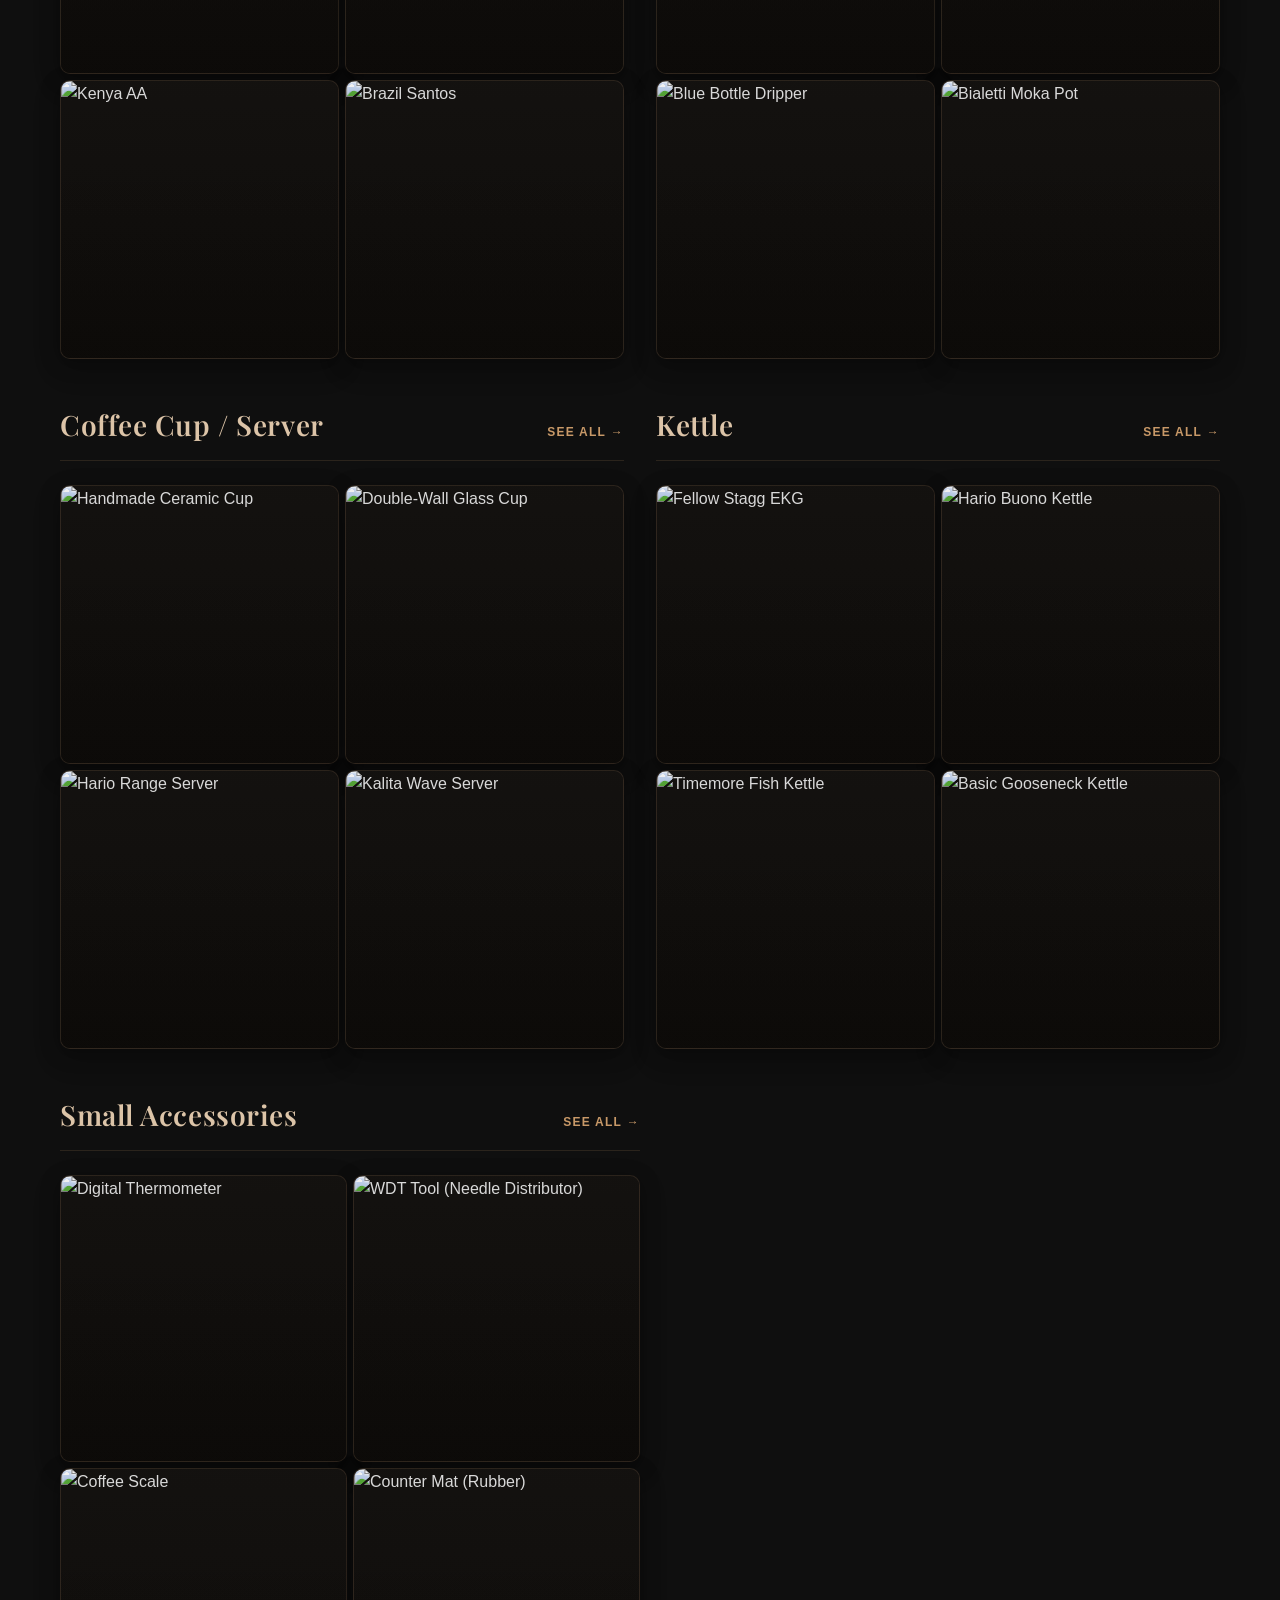
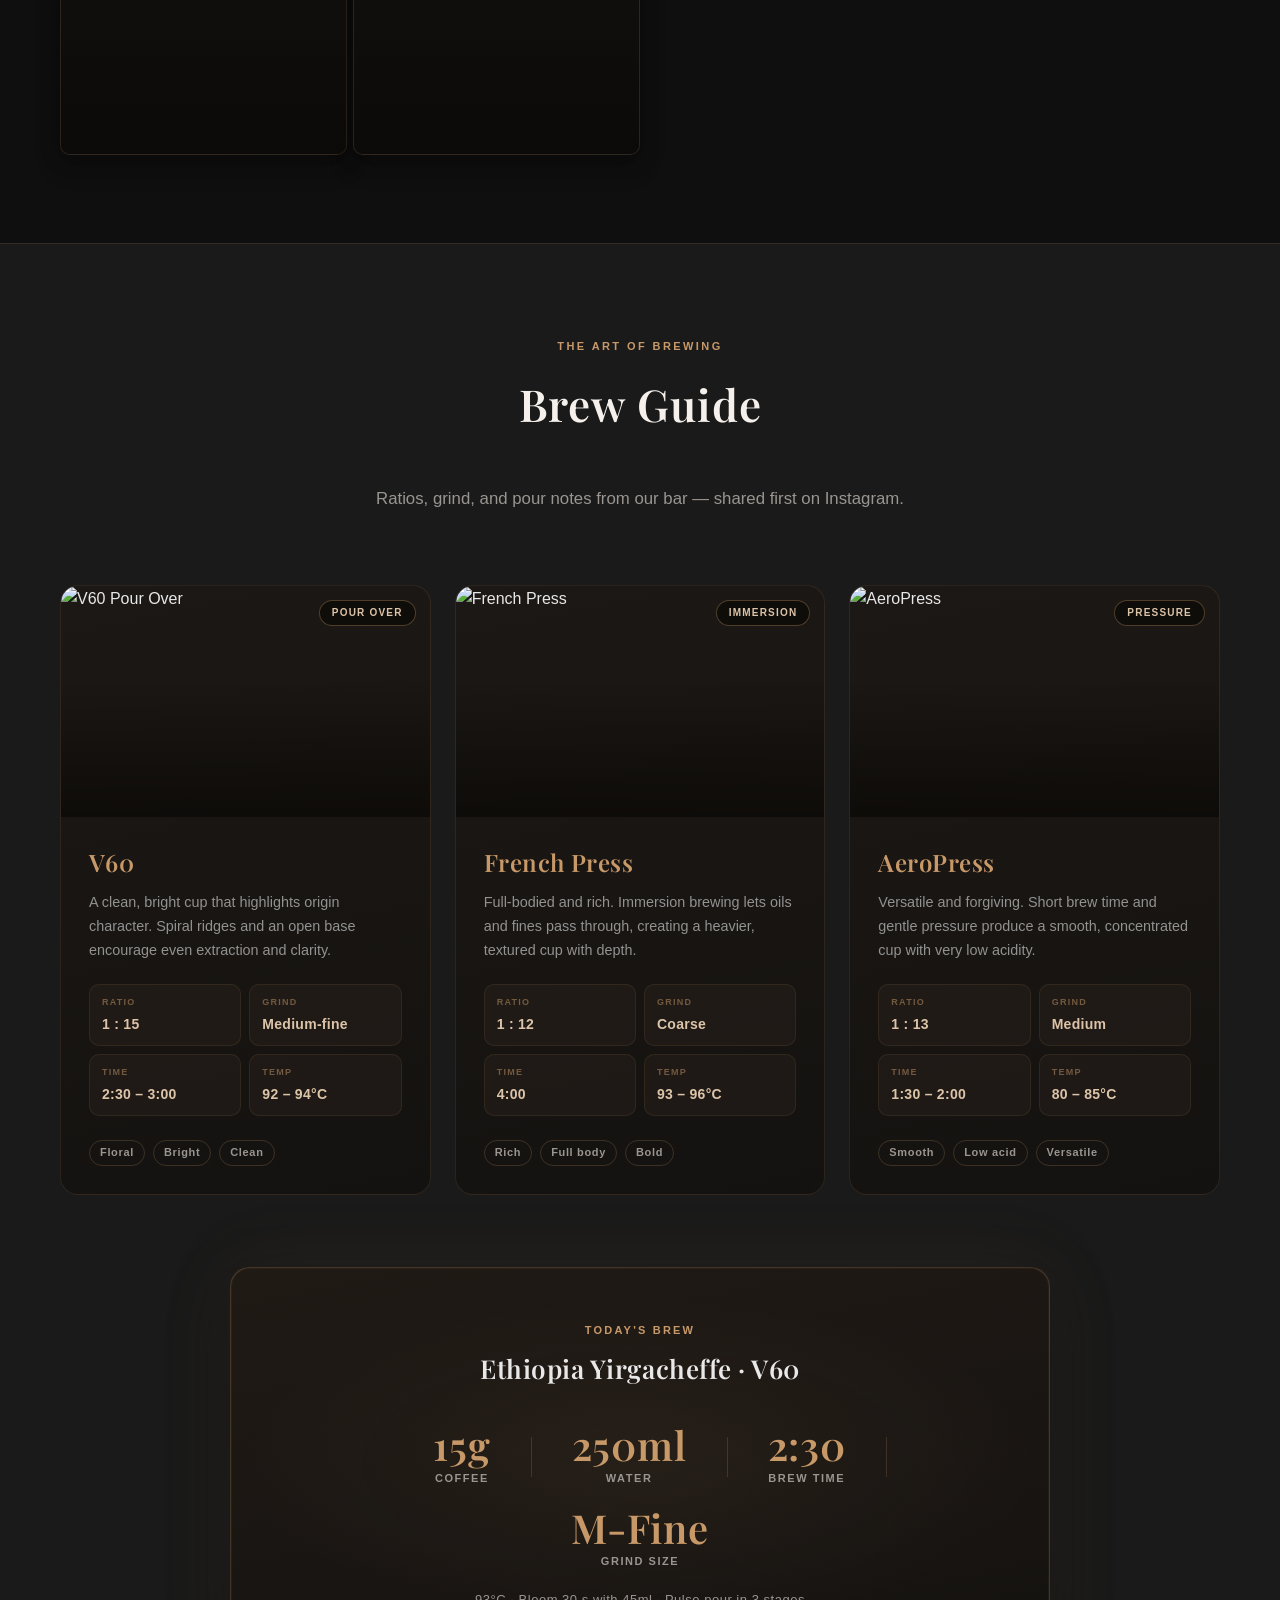
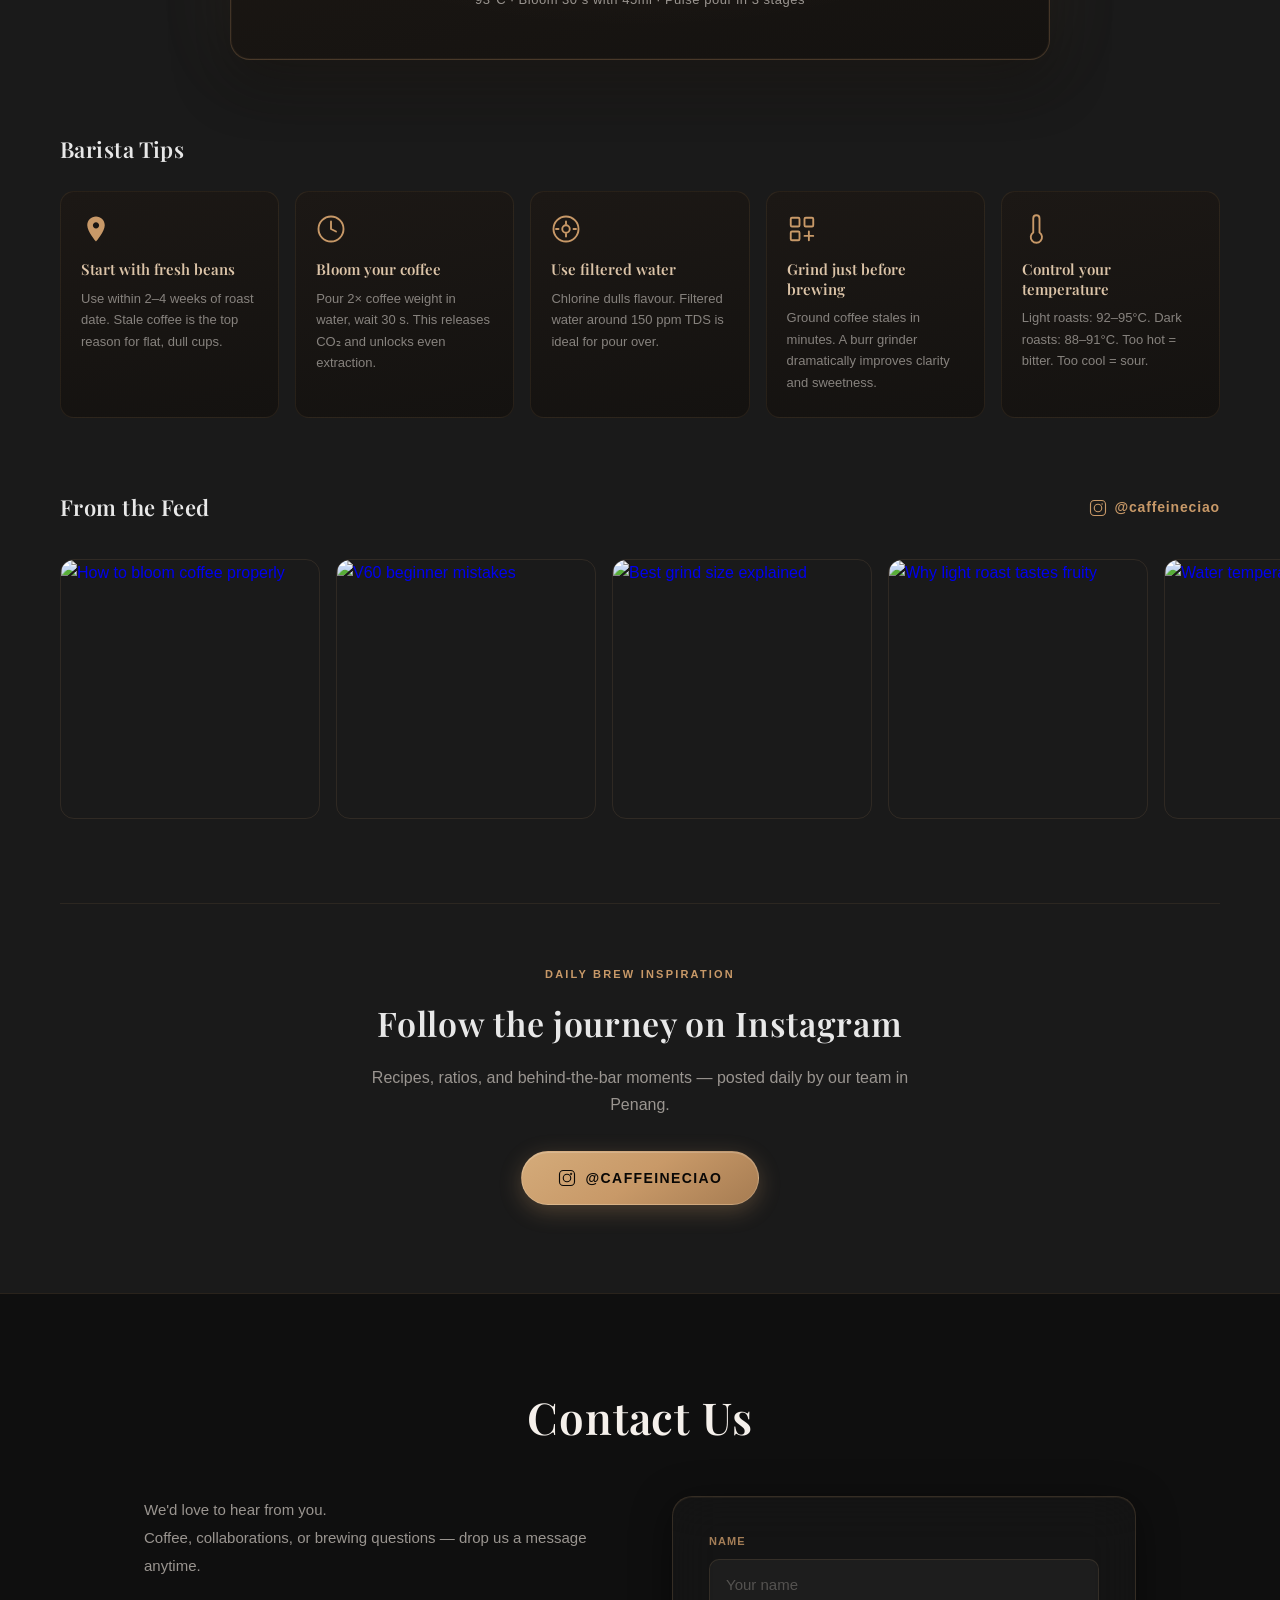
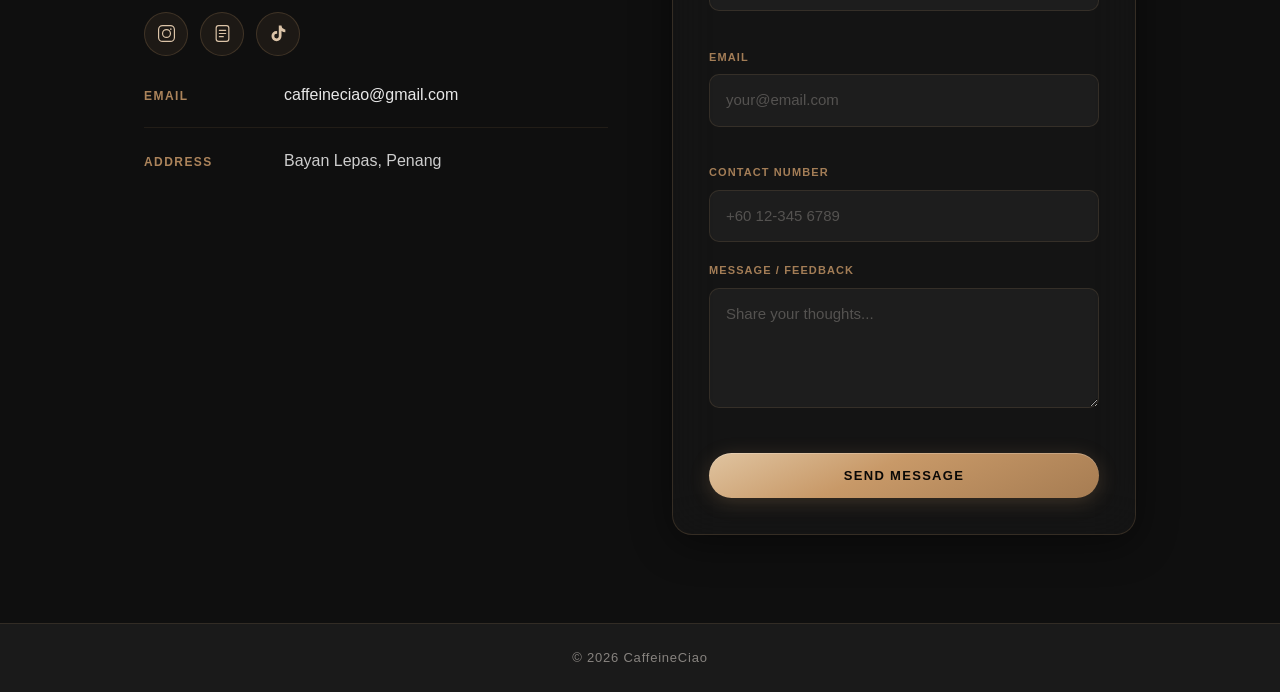
==== commit 2ef2c8ab: "mobile: 4-column thumbnail grid; fix refresh scroll restore to top Co-Authored-By: Claude Sonnet 4.6" ====
--- a/index.html
+++ b/index.html
@@ -566,6 +566,7 @@
     <!-- WhatsApp Redirect Toast -->
     <div class="wa-toast" id="wa-toast" aria-live="polite">Redirecting to WhatsApp...</div>
 
+    <script>history.scrollRestoration = 'manual';</script>
     <script src="nav-dropdown.js"></script>
     <script src="cart.js"></script>
     <script src="products.js"></script>
--- a/style.css
+++ b/style.css
@@ -191,13 +191,21 @@
     transform: translateY(-100%);
 }
 
-.nav-brand-dropdown:hover .brand-dropdown,
-.nav-brand-dropdown.is-open .brand-dropdown,
-.nav-brand-dropdown:focus-within .brand-dropdown {
+.nav-brand-dropdown.is-open .brand-dropdown {
     opacity: 1;
     visibility: visible;
     transform: translateY(0);
     pointer-events: auto;
+}
+
+@media (hover: hover) and (pointer: fine) {
+    .nav-brand-dropdown:hover .brand-dropdown,
+    .nav-brand-dropdown:focus-within .brand-dropdown {
+        opacity: 1;
+        visibility: visible;
+        transform: translateY(0);
+        pointer-events: auto;
+    }
 }
 
 .brand-dropdown-list {
@@ -1458,21 +1466,7 @@
 }
 
 .collection-category:not(.is-expanded) .products-grid .product-info {
-    padding: 0.5rem 0.625rem;
-    flex-grow: 0;
-}
-
-.collection-category:not(.is-expanded) .products-grid .product-description,
-.collection-category:not(.is-expanded) .products-grid .product-footer {
     display: none;
-}
-
-.collection-category:not(.is-expanded) .products-grid .product-info h3 {
-    font-size: 0.8125rem;
-    margin-bottom: 0;
-    white-space: nowrap;
-    overflow: hidden;
-    text-overflow: ellipsis;
 }
 
 /* Expanded — full collection grid */
@@ -3332,6 +3326,11 @@
     .shop-row--solo {
         max-width: 100%;
     }
+
+    .collection-category:not(.is-expanded) .products-grid {
+        grid-template-columns: repeat(4, 1fr);
+        gap: 0.25rem;
+    }
 }
 
 @media (max-width: 480px) {
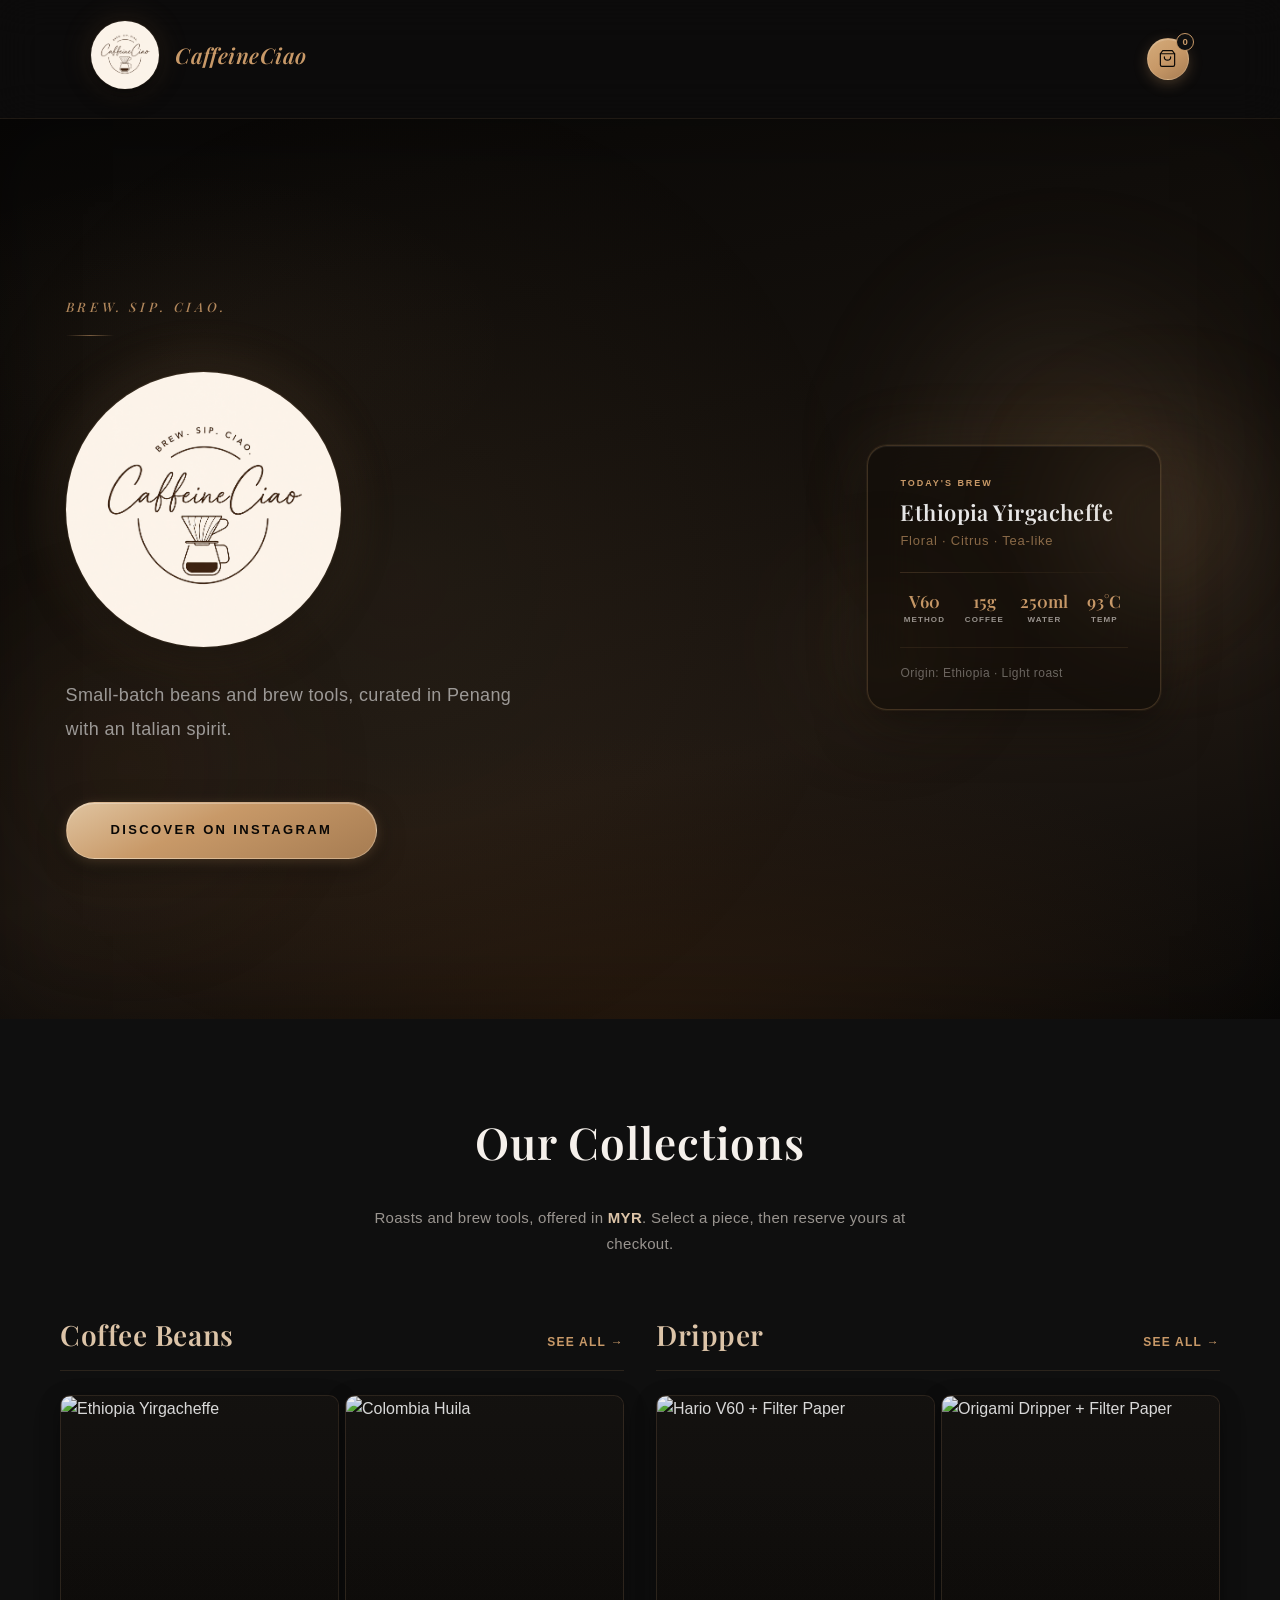
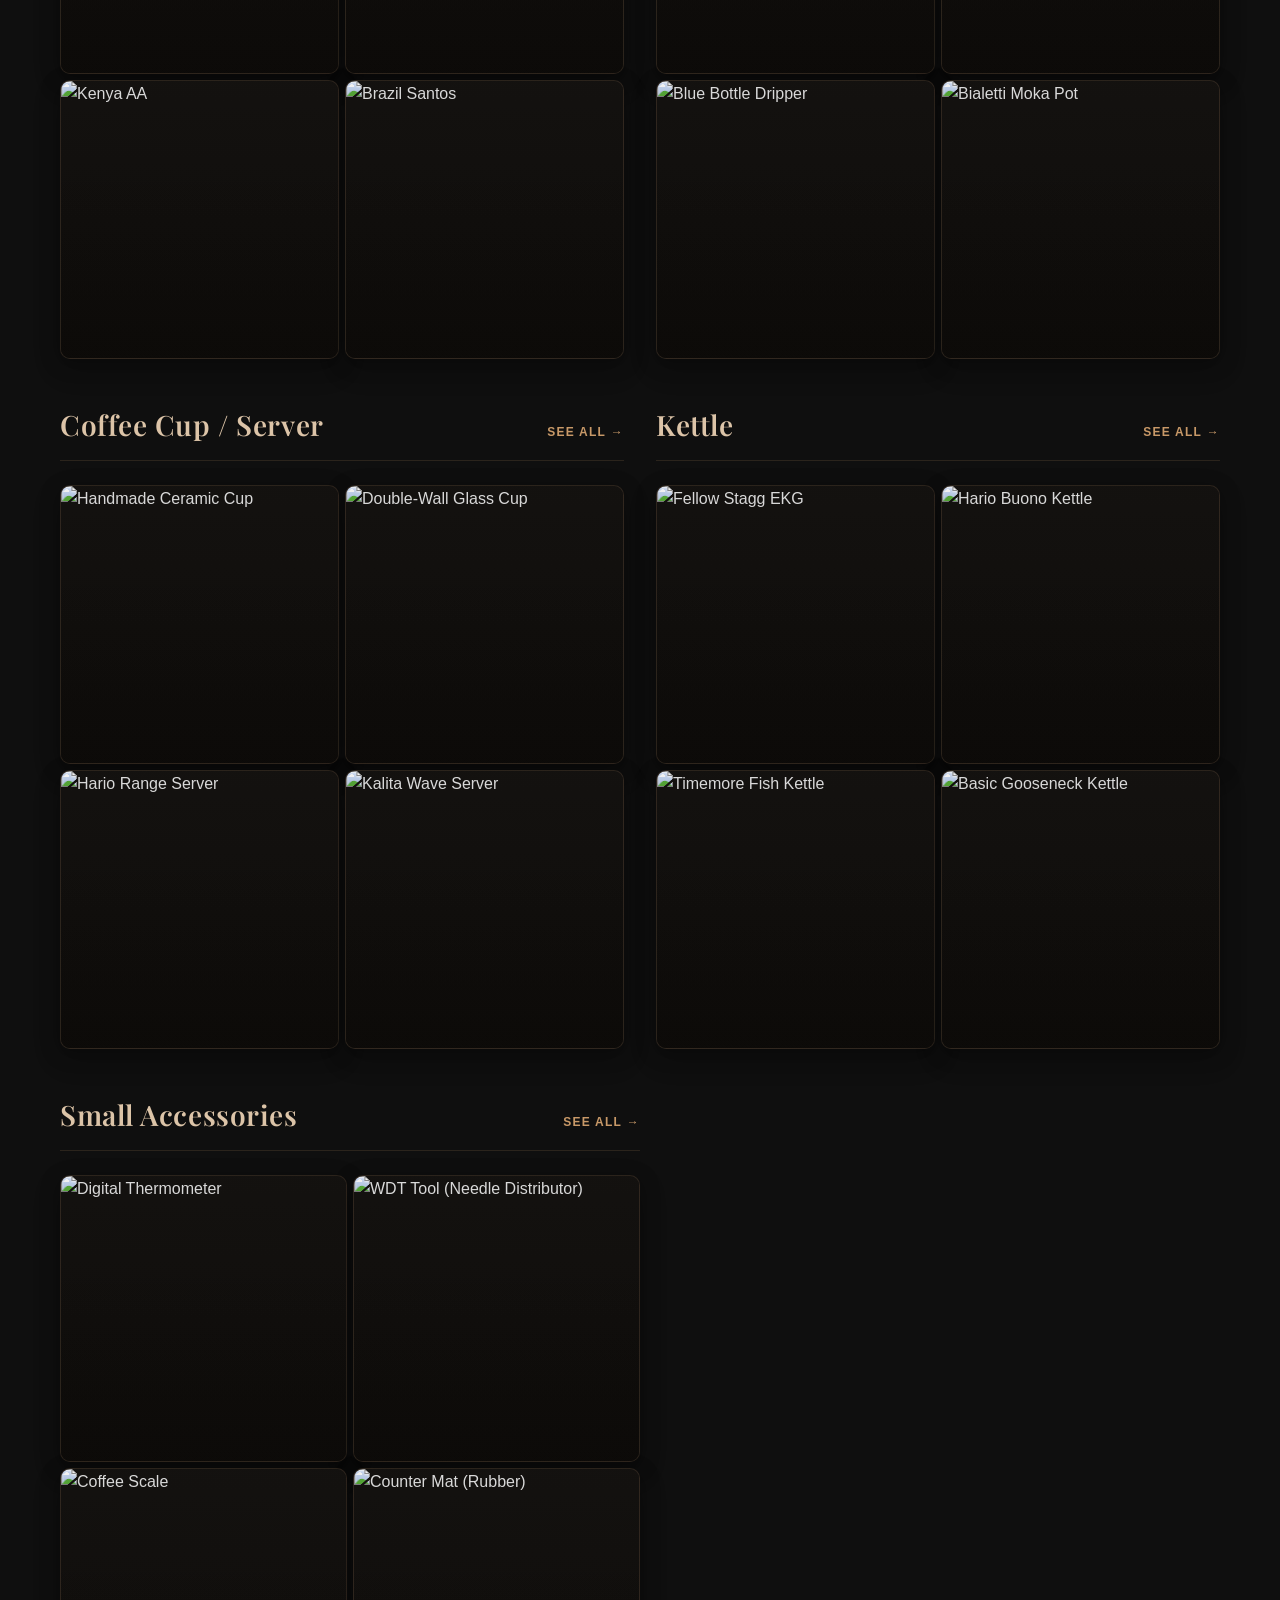
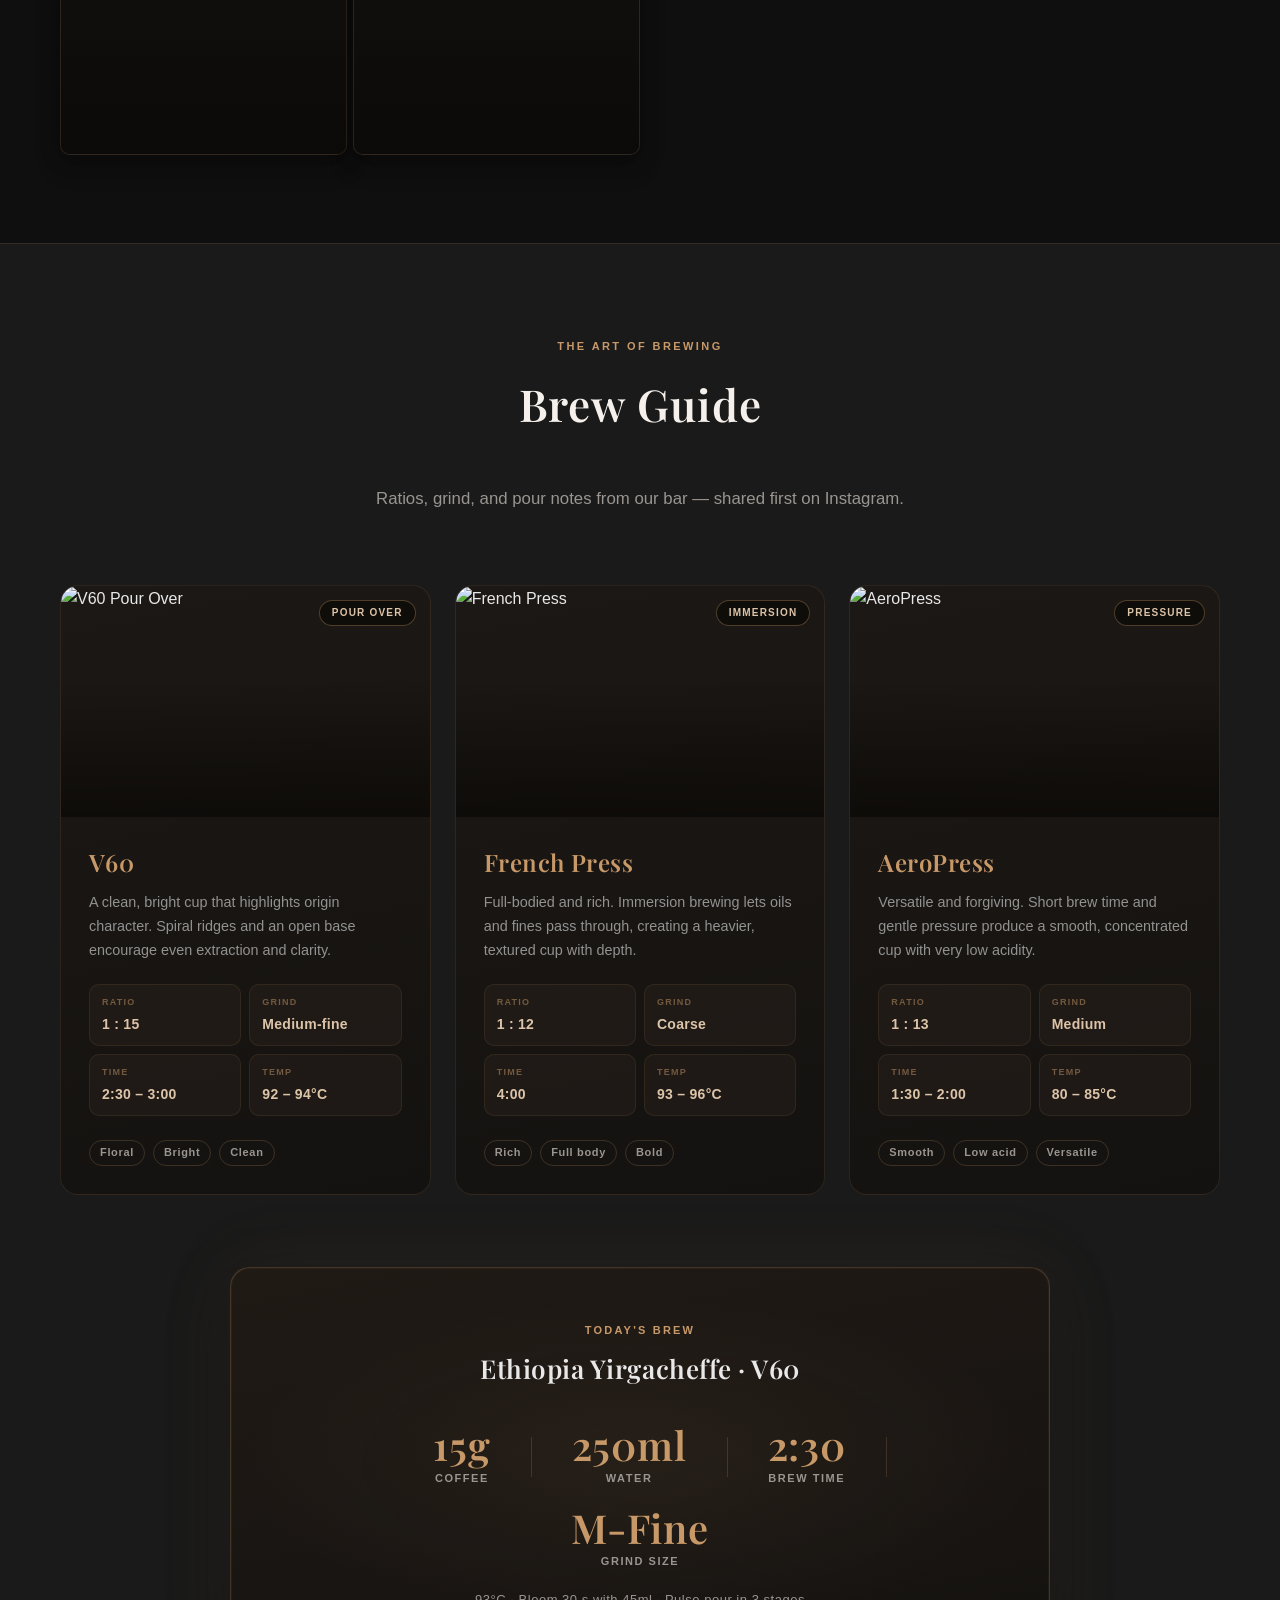
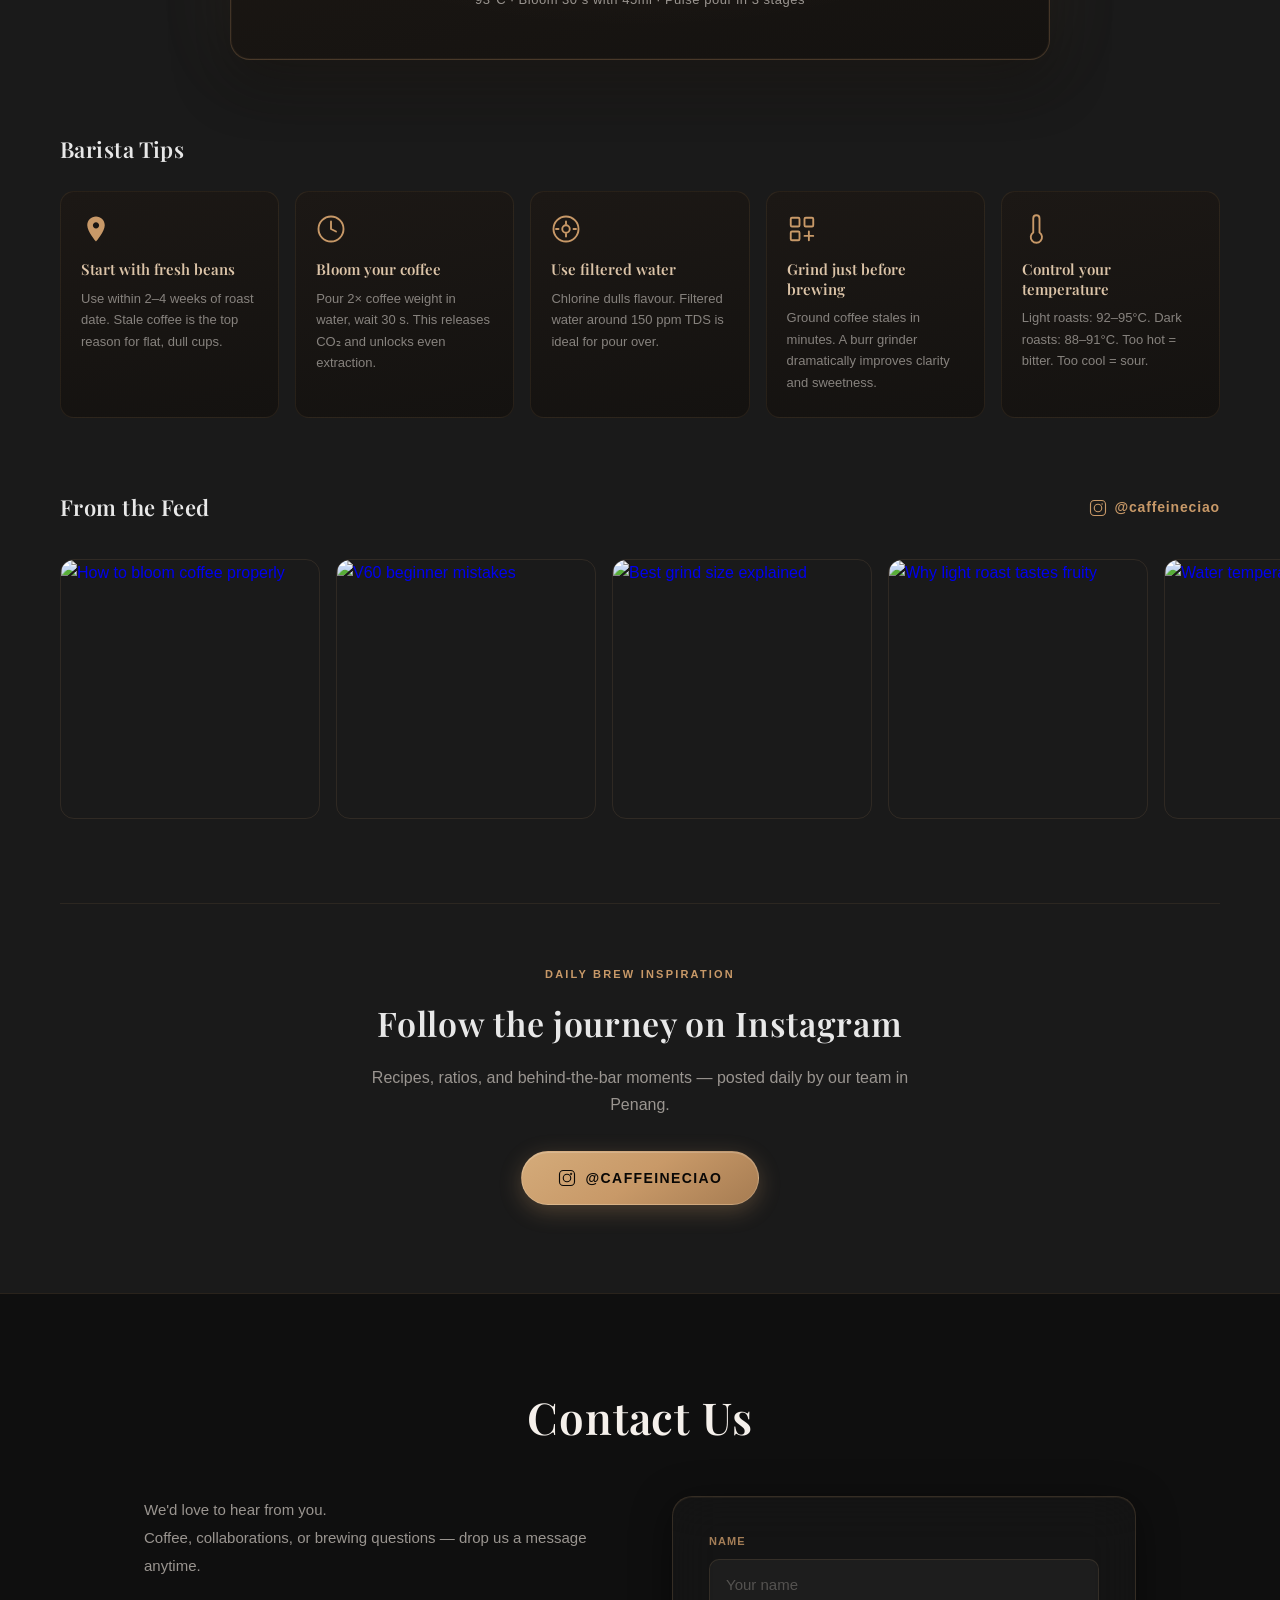
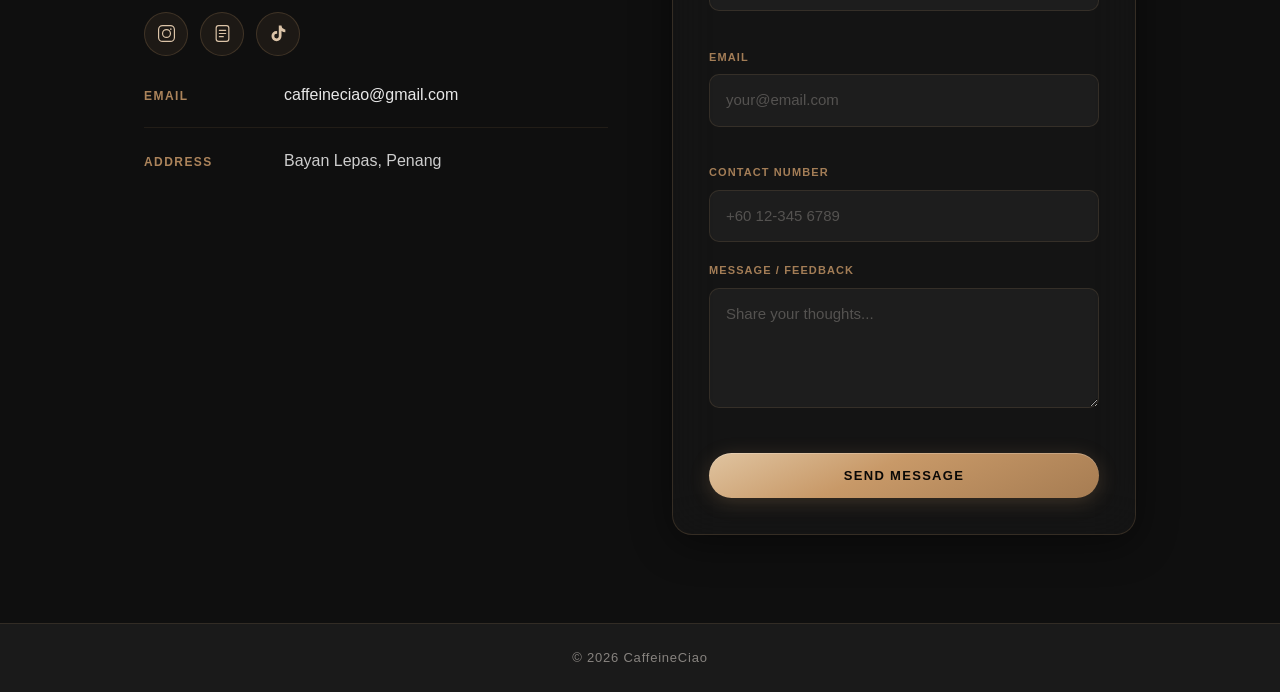
==== commit 4a9313ff: "add cache-busting version param to all assets Forces mobile browsers to fetch latest JS/CSS instead " ====
--- a/index.html
+++ b/index.html
@@ -7,7 +7,7 @@
     <link rel="preconnect" href="https://fonts.googleapis.com">
     <link rel="preconnect" href="https://fonts.gstatic.com" crossorigin>
     <link href="https://fonts.googleapis.com/css2?family=Playfair+Display:ital,wght@0,500;0,600;1,500&display=swap" rel="stylesheet">
-    <link rel="stylesheet" href="style.css">
+    <link rel="stylesheet" href="style.css?v=20260516">
 </head>
 <body>
     <!-- Navigation -->
@@ -567,11 +567,11 @@
     <div class="wa-toast" id="wa-toast" aria-live="polite">Redirecting to WhatsApp...</div>
 
     <script>history.scrollRestoration = 'manual';</script>
-    <script src="nav-dropdown.js"></script>
-    <script src="cart.js"></script>
-    <script src="products.js"></script>
-    <script src="whatsapp.js"></script>
-    <script src="contact.js"></script>
+    <script src="nav-dropdown.js?v=20260516"></script>
+    <script src="cart.js?v=20260516"></script>
+    <script src="products.js?v=20260516"></script>
+    <script src="whatsapp.js?v=20260516"></script>
+    <script src="contact.js?v=20260516"></script>
     <script>
         const navbar = document.querySelector('.navbar');
         window.addEventListener('scroll', () => {
--- a/style.css
+++ b/style.css
@@ -4,6 +4,9 @@
     padding: 0;
     box-sizing: border-box;
 }
+
+/* Ensure [hidden] always wins over display rules on elements */
+[hidden] { display: none !important; }
 
 :root {
     --primary-dark: #0f0f0f;
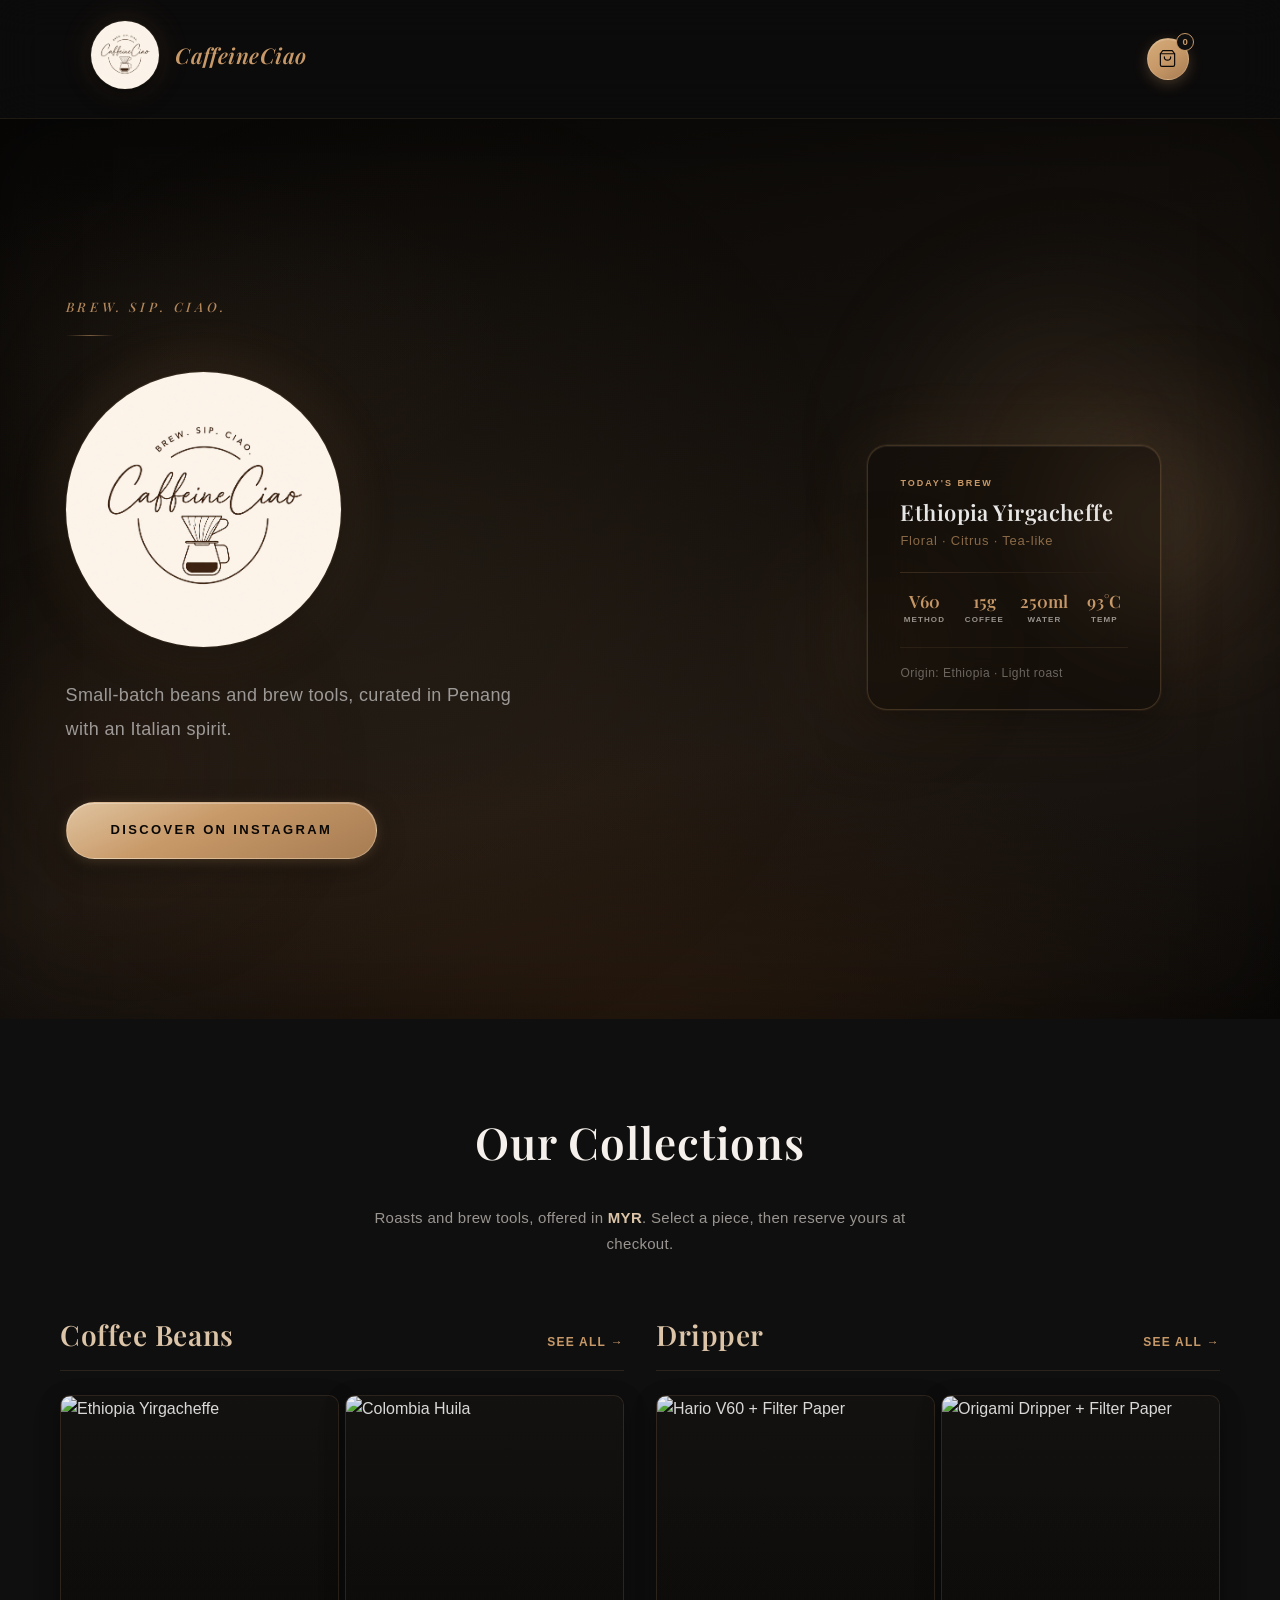
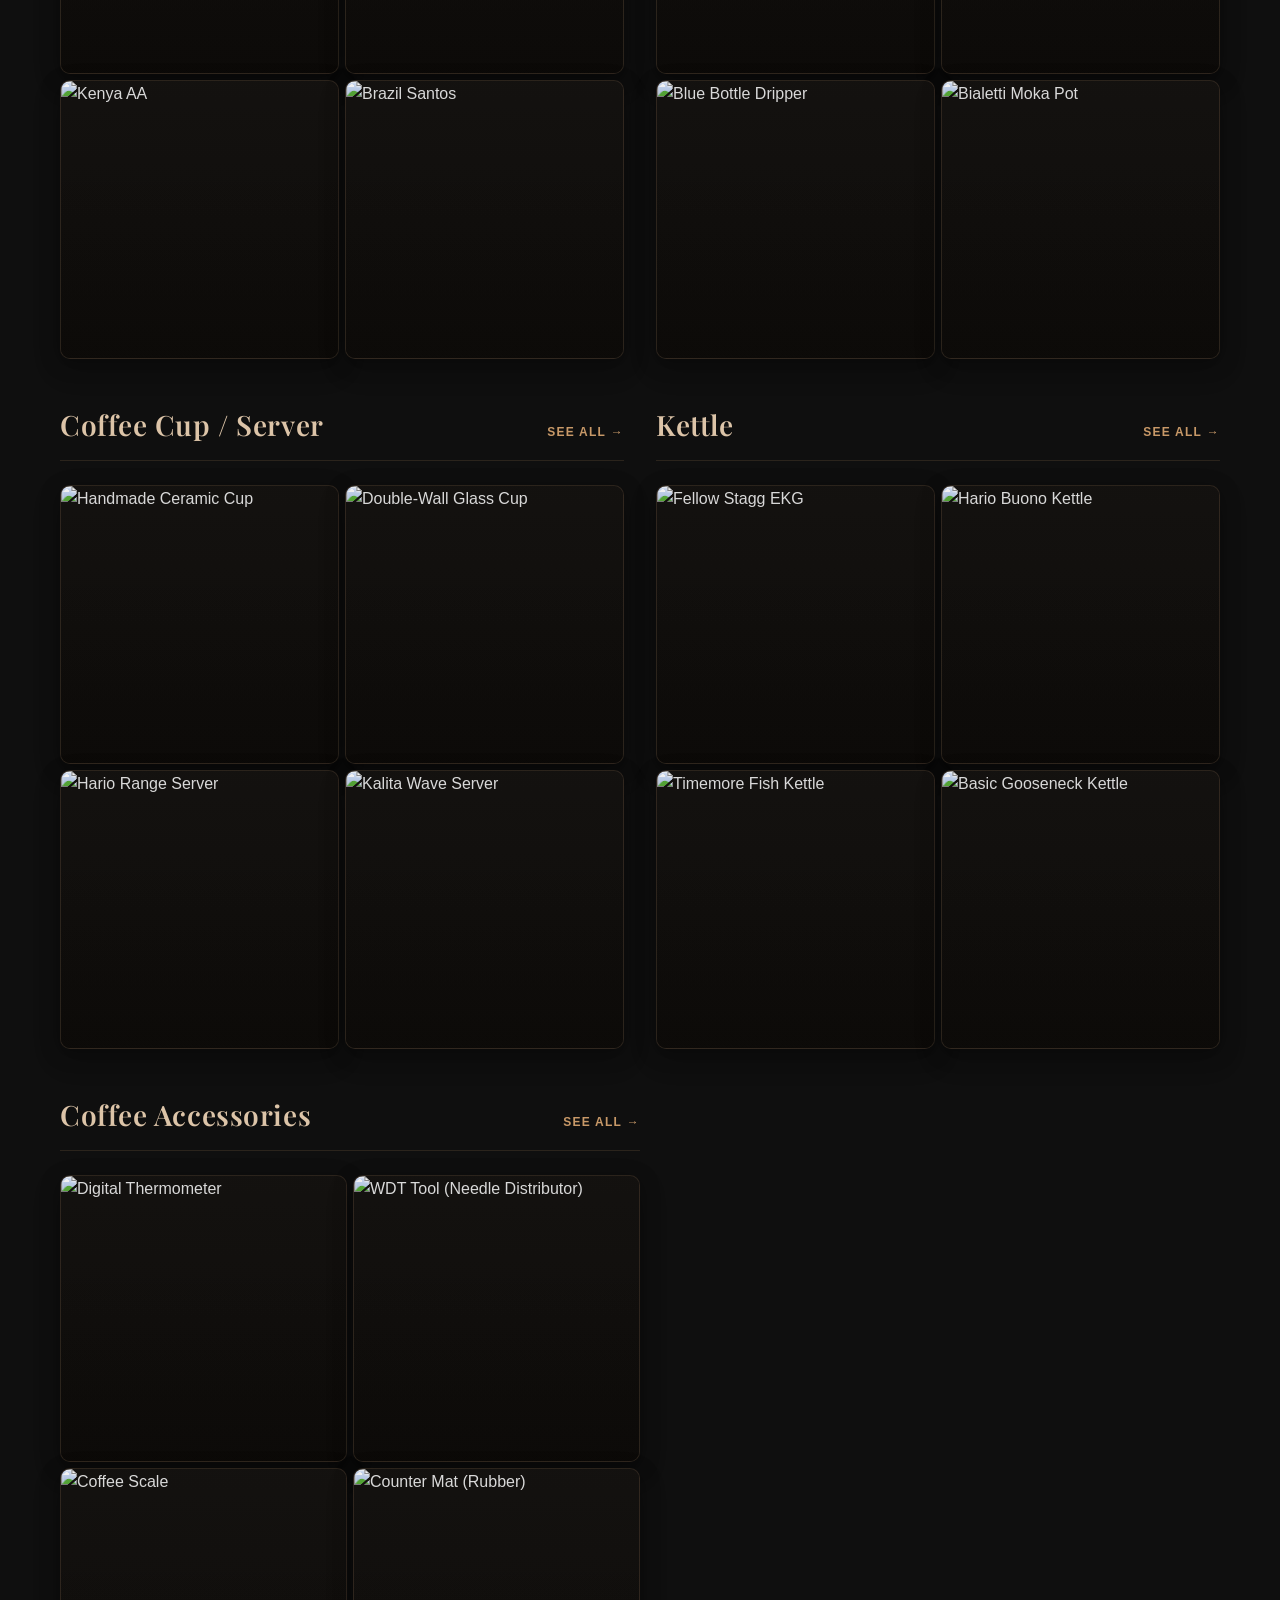
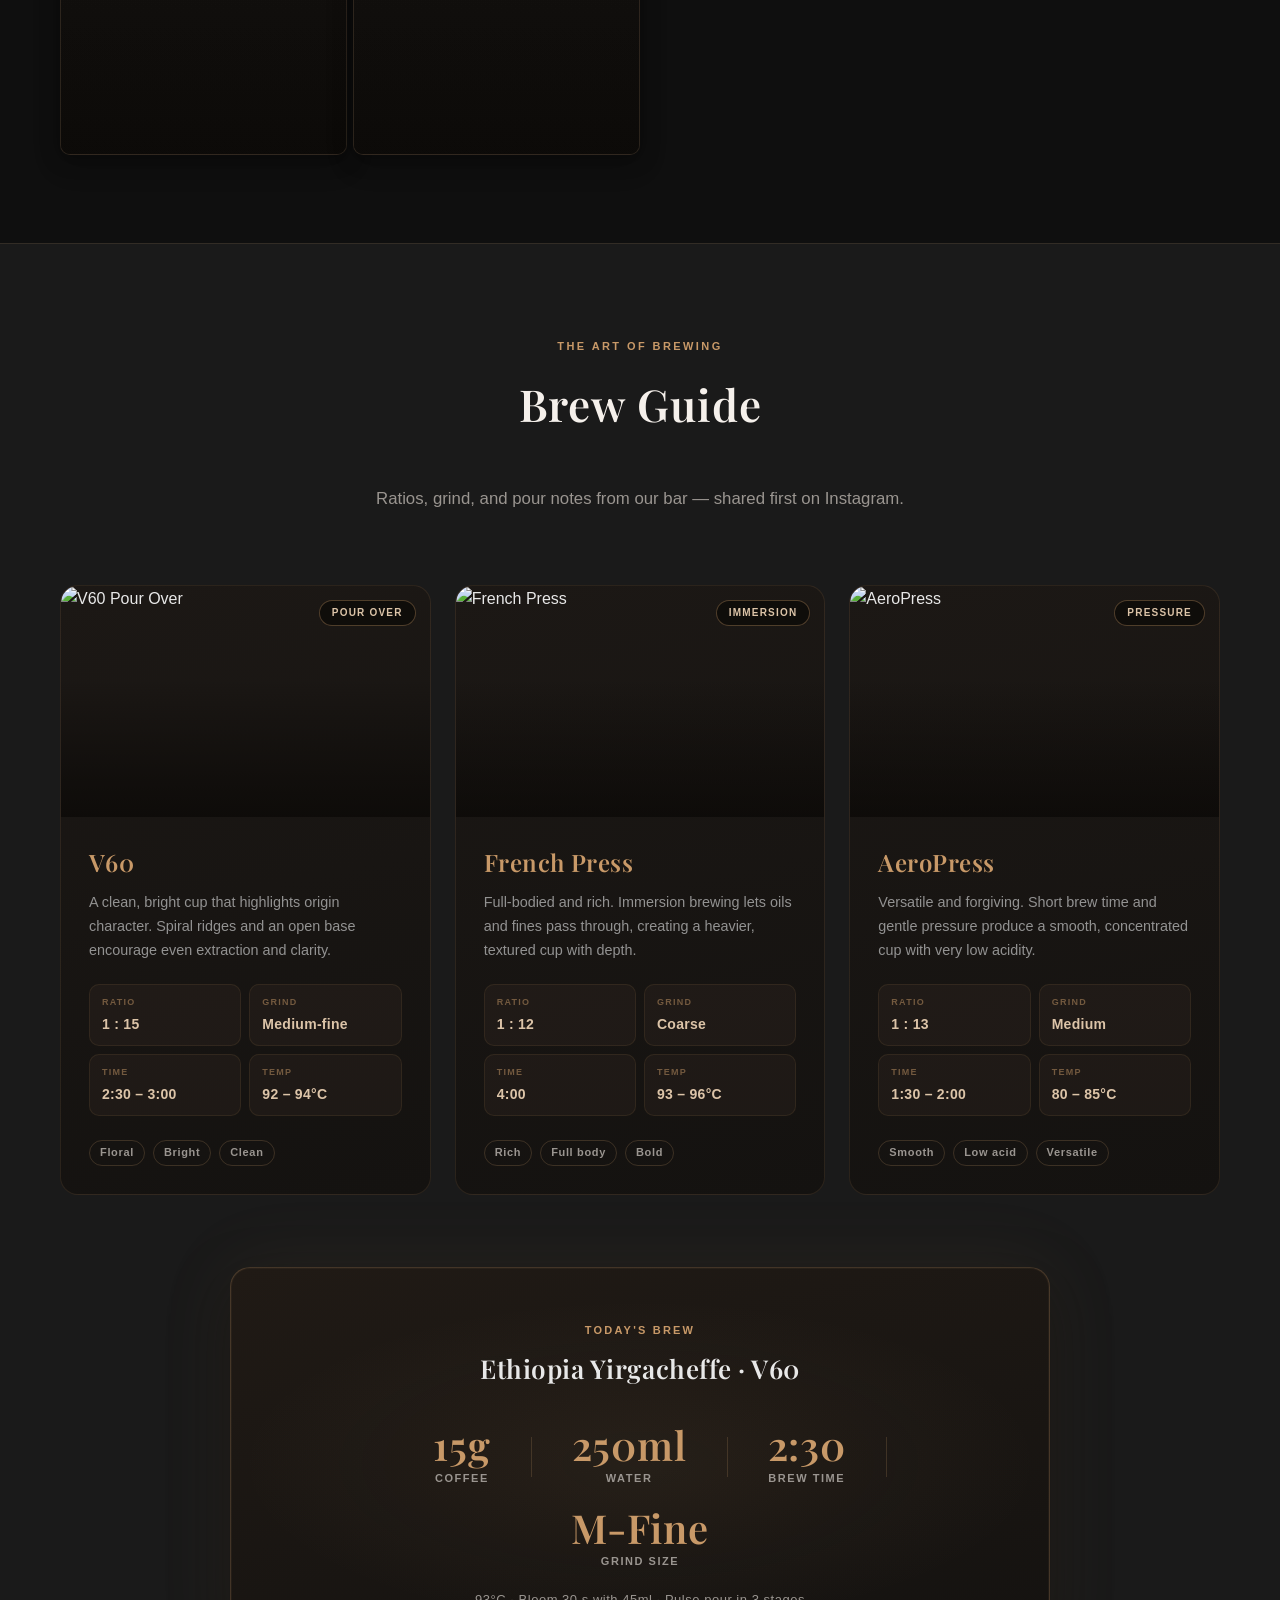
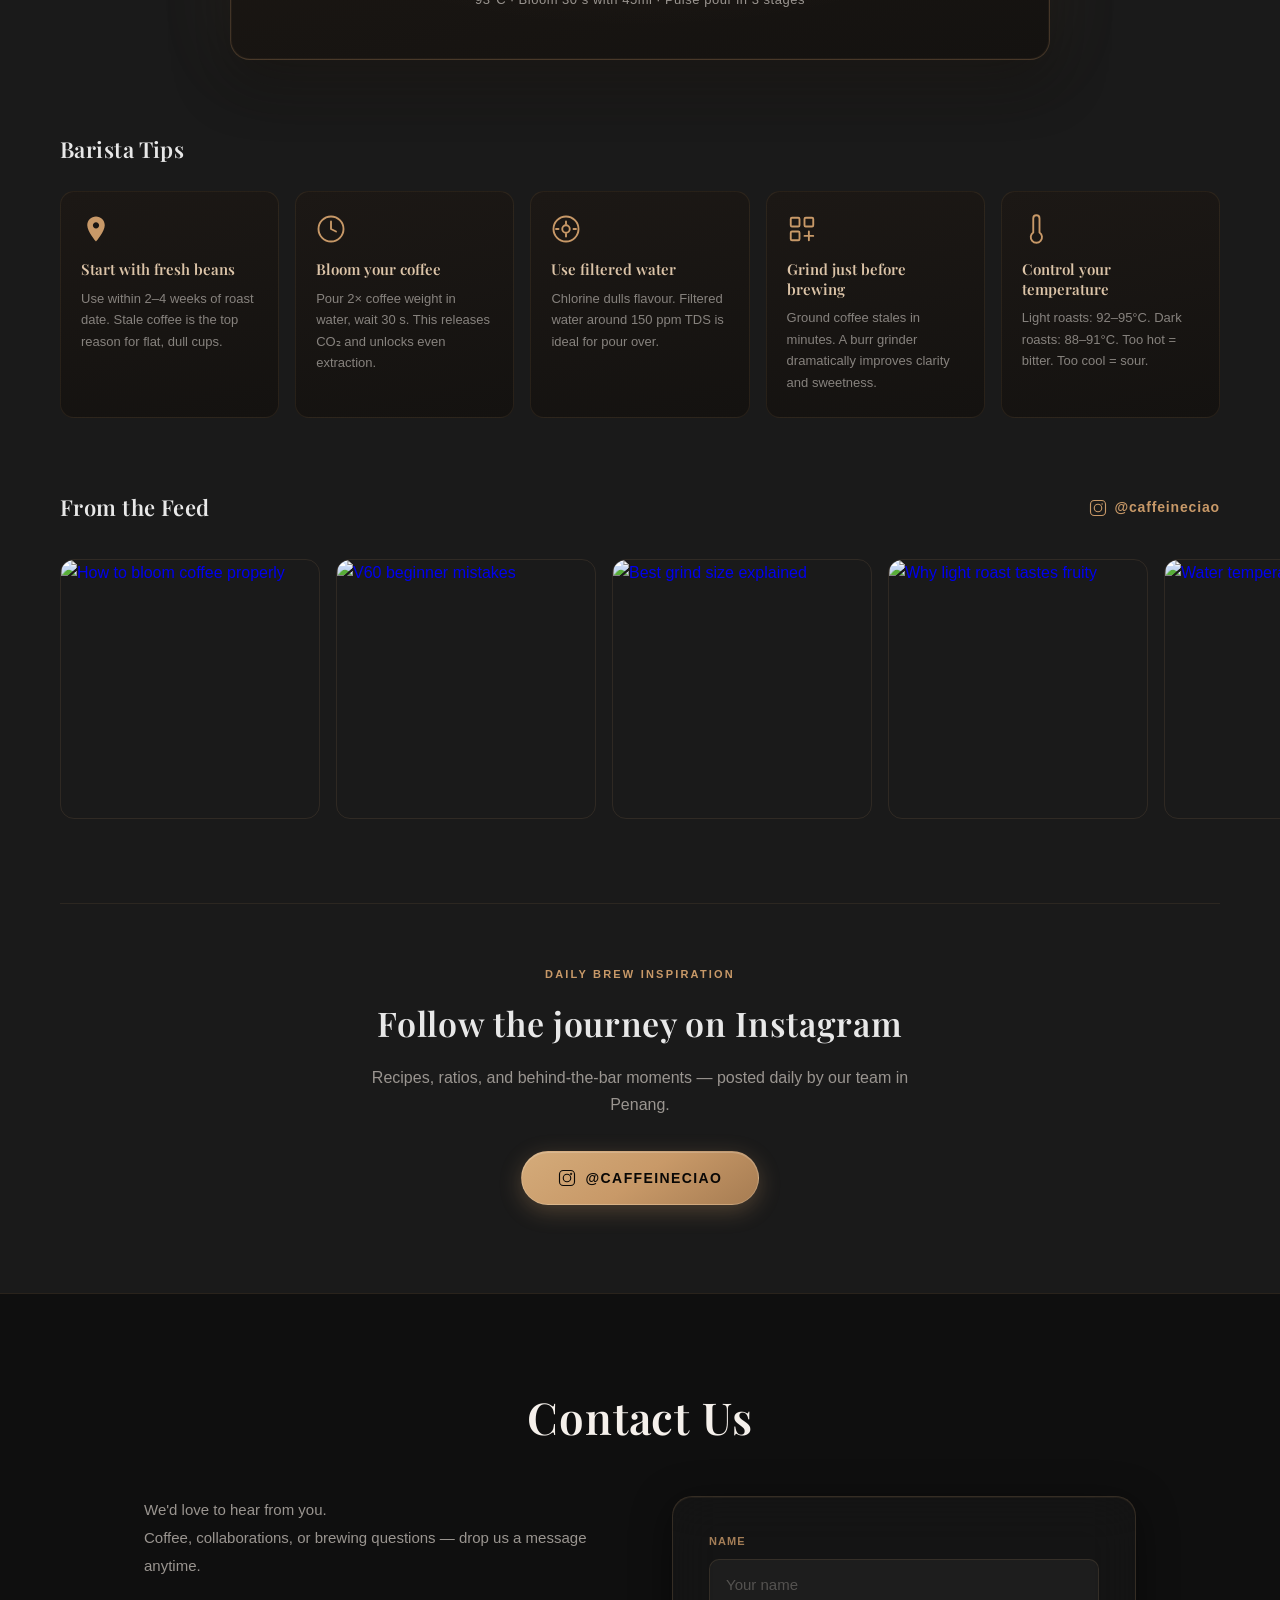
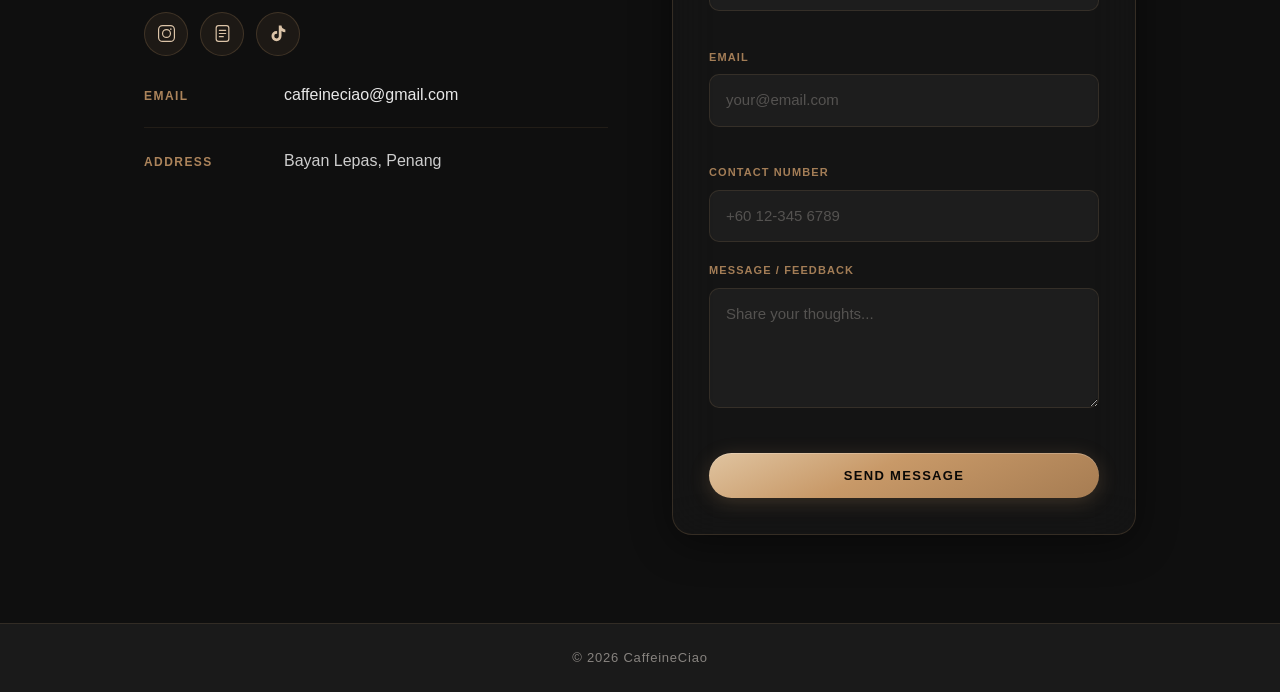
==== commit d58e1ad3: "add horizontal scroll carousel, SST+shipping, hover name, rename accessories - Shop categories: "See" ====
--- a/index.html
+++ b/index.html
@@ -7,7 +7,7 @@
     <link rel="preconnect" href="https://fonts.googleapis.com">
     <link rel="preconnect" href="https://fonts.gstatic.com" crossorigin>
     <link href="https://fonts.googleapis.com/css2?family=Playfair+Display:ital,wght@0,500;0,600;1,500&display=swap" rel="stylesheet">
-    <link rel="stylesheet" href="style.css?v=20260516">
+    <link rel="stylesheet" href="style.css?v=20260517">
 </head>
 <body>
     <!-- Navigation -->
@@ -149,7 +149,7 @@
             <div class="shop-row shop-row--solo">
                 <div class="collection-category" id="accessories">
                     <div class="category-header">
-                        <h3 class="category-title">Small Accessories</h3>
+                        <h3 class="category-title">Coffee Accessories</h3>
                         <button type="button" class="category-see-all">See All</button>
                     </div>
                     <div class="products-grid" data-category="accessories"></div>
@@ -470,8 +470,8 @@
                 </div>
             </div>
             <div class="cart-modal-actions">
+                <button type="button" class="cart-modal-confirm" id="cart-modal-confirm">Add to Cart</button>
                 <button type="button" class="cart-modal-buynow" id="cart-modal-buynow">Buy Now</button>
-                <button type="button" class="cart-modal-confirm" id="cart-modal-confirm">Add to Cart</button>
                 <button type="button" class="cart-modal-cancel" data-cart-modal-close>Continue Shopping</button>
             </div>
         </div>
@@ -529,7 +529,14 @@
             <h2 class="product-modal-name" id="product-modal-name"></h2>
             <p class="product-modal-desc" id="product-modal-desc"></p>
             <div class="product-modal-footer">
-                <span class="product-modal-price" id="product-modal-price"></span>
+                <div class="product-modal-price-row">
+                    <span class="product-modal-price" id="product-modal-price"></span>
+                    <div class="qty-controls">
+                        <button type="button" class="qty-btn" id="product-modal-qty-minus" aria-label="Decrease quantity">&minus;</button>
+                        <span class="qty-value" id="product-modal-qty" aria-live="polite">1</span>
+                        <button type="button" class="qty-btn" id="product-modal-qty-plus" aria-label="Increase quantity">+</button>
+                    </div>
+                </div>
                 <div class="product-actions">
                     <button type="button" class="add-btn" id="product-modal-add-btn">Add to Cart</button>
                     <a href="checkout.html" class="checkout-btn" aria-label="Go to checkout">
@@ -567,11 +574,11 @@
     <div class="wa-toast" id="wa-toast" aria-live="polite">Redirecting to WhatsApp...</div>
 
     <script>history.scrollRestoration = 'manual';</script>
-    <script src="nav-dropdown.js?v=20260516"></script>
-    <script src="cart.js?v=20260516"></script>
-    <script src="products.js?v=20260516"></script>
-    <script src="whatsapp.js?v=20260516"></script>
-    <script src="contact.js?v=20260516"></script>
+    <script src="nav-dropdown.js?v=20260517"></script>
+    <script src="cart.js?v=20260517"></script>
+    <script src="products.js?v=20260517"></script>
+    <script src="whatsapp.js?v=20260517"></script>
+    <script src="contact.js?v=20260517"></script>
     <script>
         const navbar = document.querySelector('.navbar');
         window.addEventListener('scroll', () => {
--- a/style.css
+++ b/style.css
@@ -1462,6 +1462,42 @@
 .collection-category:not(.is-expanded) .products-grid .product-card {
     cursor: pointer;
     border-radius: 10px;
+    position: relative;
+    overflow: hidden;
+}
+
+.collection-category:not(.is-expanded) .products-grid .product-card[data-name]::after {
+    content: attr(data-name);
+    position: absolute;
+    bottom: 0;
+    left: 0;
+    right: 0;
+    padding: 0.875rem 0.5rem 0.4rem;
+    background: linear-gradient(transparent, rgba(8, 6, 4, 0.88));
+    color: var(--text-light);
+    font-size: 0.625rem;
+    font-weight: 600;
+    line-height: 1.3;
+    text-align: center;
+    z-index: 5;
+    opacity: 0;
+    transform: translateY(3px);
+    transition: opacity 0.3s ease, transform 0.3s ease;
+    pointer-events: none;
+}
+
+@media (hover: hover) and (pointer: fine) {
+    .collection-category:not(.is-expanded) .products-grid .product-card[data-name]:hover::after {
+        opacity: 1;
+        transform: translateY(0);
+    }
+}
+
+@media (hover: none) {
+    .collection-category:not(.is-expanded) .products-grid .product-card[data-name]::after {
+        opacity: 1;
+        transform: translateY(0);
+    }
 }
 
 .collection-category:not(.is-expanded) .products-grid .product-image {
@@ -1472,16 +1508,77 @@
     display: none;
 }
 
-/* Expanded — full collection grid */
+/* Expanded — horizontal scroll carousel */
 .collection-category.is-expanded .products-grid {
-    display: grid;
-    grid-template-columns: repeat(auto-fill, minmax(240px, 1fr));
-    gap: clamp(1rem, 2vw, 1.25rem);
+    display: flex;
+    flex-wrap: nowrap;
+    overflow-x: auto;
+    scroll-behavior: smooth;
+    gap: clamp(0.875rem, 2vw, 1.125rem);
+    scrollbar-width: none;
+    -ms-overflow-style: none;
+    scroll-snap-type: x mandatory;
+    padding-bottom: 0.25rem;
+}
+
+.collection-category.is-expanded .products-grid::-webkit-scrollbar {
+    display: none;
 }
 
 .collection-category.is-expanded .products-grid .product-card {
-    display: flex;
+    flex: 0 0 clamp(200px, 26vw, 270px);
+    width: clamp(200px, 26vw, 270px);
+    display: flex;
+    flex-direction: column;
     cursor: default;
+    scroll-snap-align: start;
+}
+
+/* Arrow button group in category header */
+.cat-arrow-group {
+    display: flex;
+    gap: 0.375rem;
+    margin-right: 0.25rem;
+}
+
+.cat-arrow-btn {
+    display: inline-flex;
+    align-items: center;
+    justify-content: center;
+    width: 2rem;
+    height: 2rem;
+    border-radius: 50%;
+    background: rgba(200, 153, 104, 0.1);
+    border: 1px solid rgba(200, 153, 104, 0.22);
+    color: var(--accent);
+    cursor: pointer;
+    transition: background 0.25s ease, border-color 0.25s ease, transform 0.2s ease;
+    flex-shrink: 0;
+}
+
+.cat-arrow-btn:hover {
+    background: rgba(200, 153, 104, 0.22);
+    border-color: rgba(200, 153, 104, 0.45);
+    transform: scale(1.08);
+}
+
+.cat-arrow-btn:active {
+    transform: scale(0.95);
+}
+
+/* Align header items when expanded */
+.collection-category.is-expanded .category-header {
+    justify-content: flex-start;
+    gap: 0.75rem;
+}
+
+.collection-category.is-expanded .category-title {
+    flex: 1;
+}
+
+/* Solo row expands to full width when open */
+.shop-row--solo.has-expanded {
+    max-width: 100%;
 }
 
 /* Product Cards */
@@ -1873,6 +1970,13 @@
     padding-top: 1.125rem;
     border-top: 1px solid rgba(200, 153, 104, 0.12);
     margin-top: auto;
+}
+
+.product-modal-price-row {
+    display: flex;
+    align-items: center;
+    justify-content: space-between;
+    gap: 1rem;
 }
 
 .product-modal-price {
@@ -2790,17 +2894,31 @@
     display: flex;
     justify-content: space-between;
     align-items: center;
+    font-size: 0.9375rem;
+    padding: 0.25rem 0;
+    color: var(--text-muted);
+}
+
+.checkout-summary-row span:last-child {
+    color: var(--text-light);
+}
+
+.checkout-summary-row--total {
     font-size: 1.125rem;
-    font-weight: 600;
-}
-
-.checkout-summary-row span:last-child {
-    color: #dcc4a8;
+    font-weight: 700;
+    color: var(--text-light);
+    padding-top: 0.875rem;
+    margin-top: 0.5rem;
+    border-top: 1px solid rgba(200, 153, 104, 0.18);
+}
+
+.checkout-summary-row--total span:last-child {
+    color: var(--accent-soft);
     font-size: 1.25rem;
 }
 
 .checkout-summary-note {
-    margin-top: 0.5rem;
+    margin-top: 0.75rem;
     font-size: 0.8125rem;
     color: var(--text-muted);
 }
@@ -3273,10 +3391,6 @@
         font-size: 1.25rem;
     }
 
-    .collection-category.is-expanded .products-grid {
-        grid-template-columns: repeat(auto-fill, minmax(200px, 1fr));
-    }
-
     .section-title {
         margin-bottom: 2rem;
         padding: 0 0.5rem;
